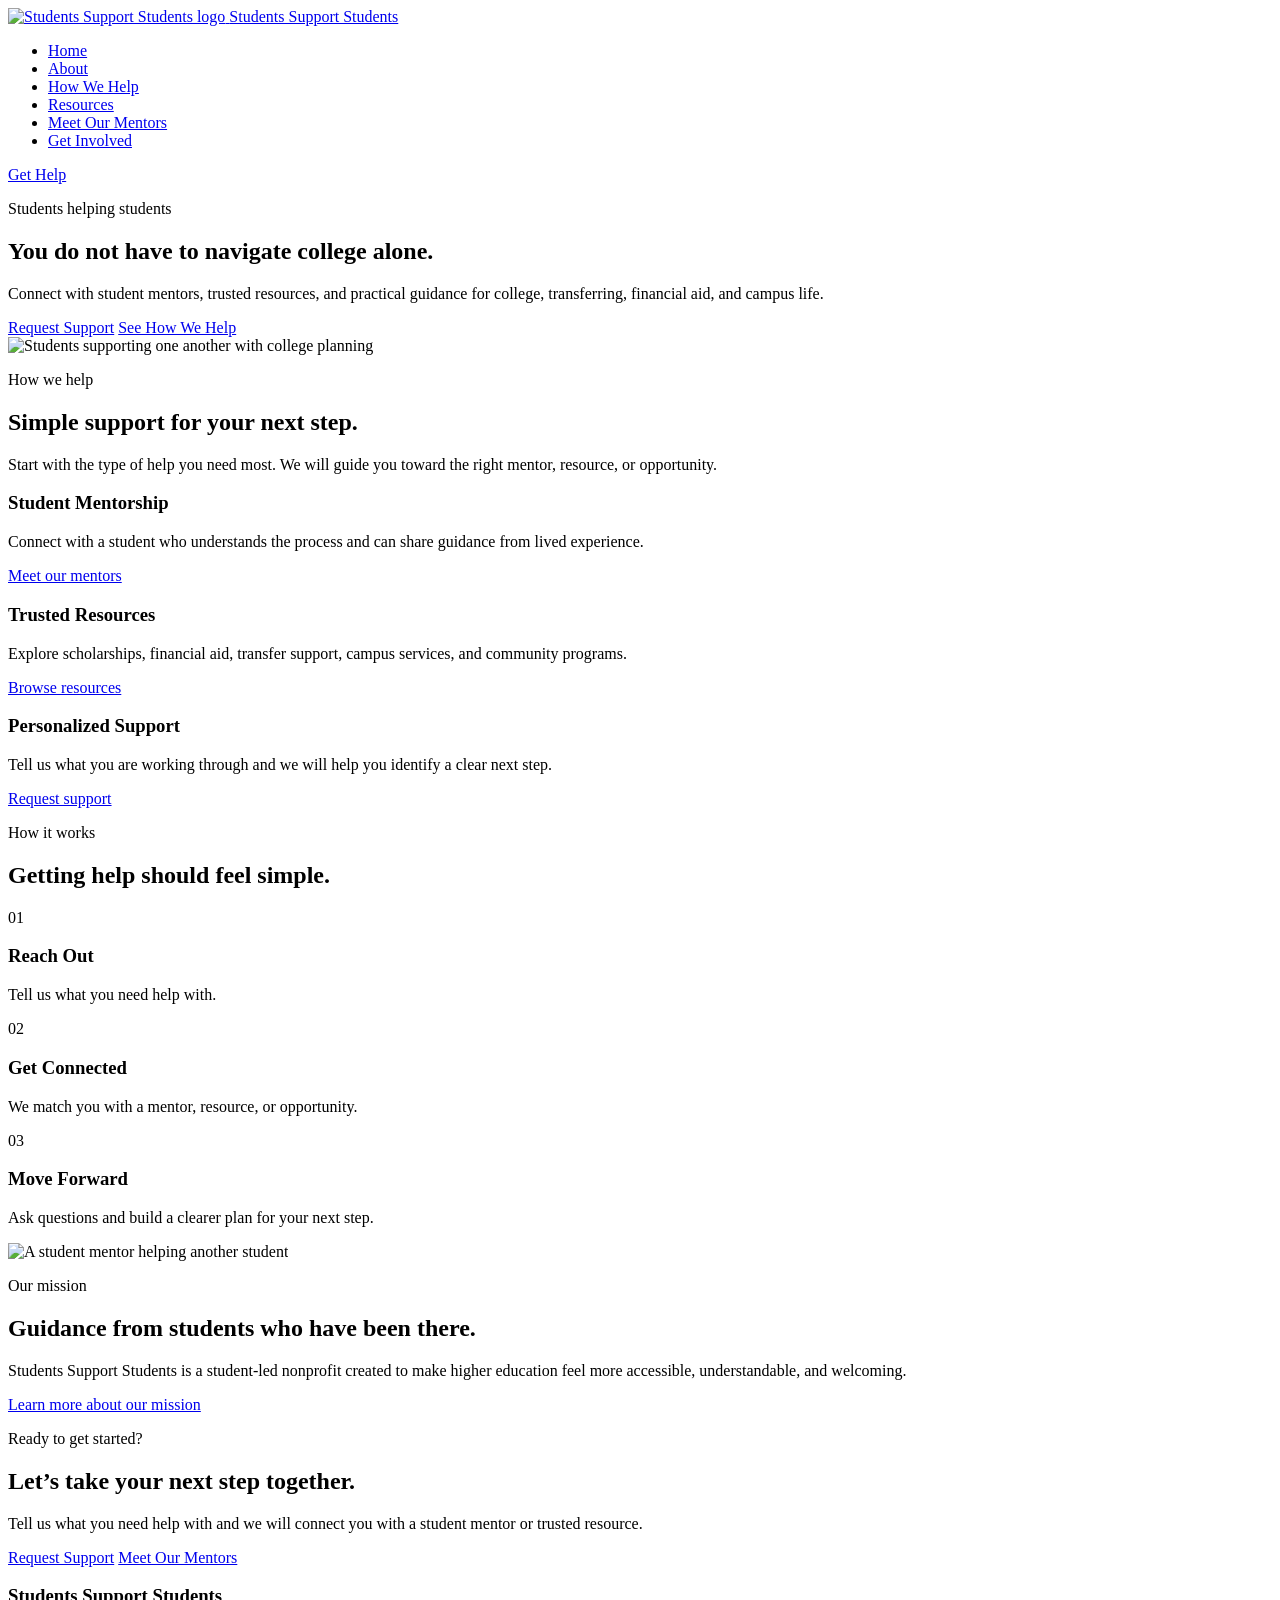
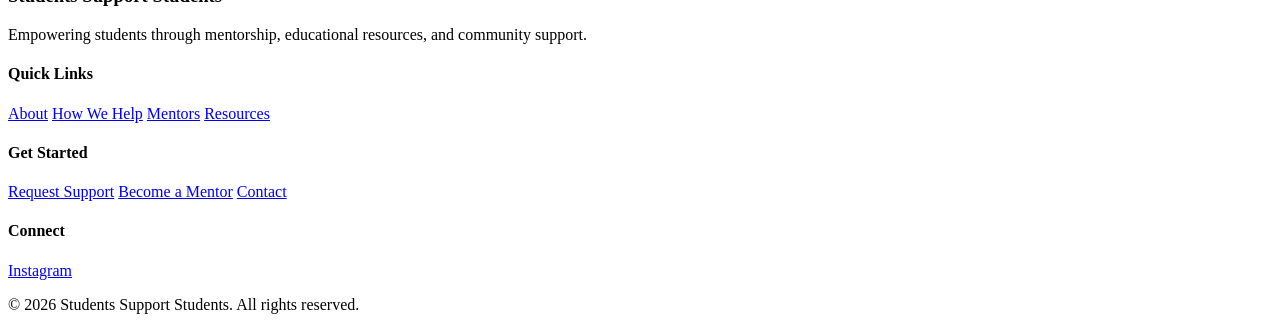
==== index.html @ 9c9e10c8 "Add files via upload" ====
<!DOCTYPE html>
<html lang="en">
<head>
    <meta charset="UTF-8">
    <meta
        name="viewport"
        content="width=device-width, initial-scale=1.0"
    >
    <meta
        name="description"
        content="Students Support Students helps students navigate college through peer mentorship, educational resources, and community support."
    >
    <title>Students Support Students</title>
    <link rel="stylesheet" href="css/style.css">
    <link rel="stylesheet" href="css/home.css">
</head>
<body>

<header class="site-header">
    <nav class="navbar container">
        <a href="index.html" class="logo">
            <img
                src="images/logo.png"
                alt="Students Support Students logo"
            > <span> Students Support Students </span> </a>

        <ul class="nav-links">
            <li><a href="index.html">Home</a></li>
            <li><a href="about.html">About</a></li>
            <li><a href="how-we-help.html">How We Help</a></li>
            <li><a href="resources.html">Resources</a></li>
            <li><a href="mentors.html">Meet Our Mentors</a></li>
            <li><a href="get-involved.html">Get Involved</a></li>
        </ul>

        <a href="get-help.html" class="nav-button"> Get Help </a>

    </nav>
</header>

<main>
    <section class="hero">
        <div class="hero-content container">
            <div class="hero-text">
                <p class="section-label">Students helping students</p>
                <h1>You do not have to navigate college alone.</h1>

                <p class="hero-description">
                    Connect with student mentors, trusted resources, and
                    practical guidance for college, transferring, financial
                    aid, and campus life.
                </p>

                <div class="hero-buttons">
                    <a href="get-help.html" class="button button-primary">Request Support</a>
                    <a href="how-we-help.html" class="button button-secondary">See How We Help</a>
                </div>
            </div>

            <div class="hero-image">
                <img
                    src="images/hero/hero-students.png"
                    alt="Students supporting one another with college planning"
                >
            </div>
        </div>
    </section>

    <section class="services section">
        <div class="container">
            <div class="section-heading">
                <p class="section-label">How we help</p>
                <h2>Simple support for your next step.</h2>
                <p>
                    Start with the type of help you need most. We will guide
                    you toward the right mentor, resource, or opportunity.
                </p>
            </div>

            <div class="service-grid">
                <article class="service-card">
                    <div class="service-icon"></div>
                    <h3>Student Mentorship</h3>
                    <p>
                        Connect with a student who understands the process
                        and can share guidance from lived experience.
                    </p>
                    <a href="mentors.html">Meet our mentors</a>
                </article>

                <article class="service-card">
                    <div class="service-icon"></div>
                    <h3>Trusted Resources</h3>
                    <p>
                        Explore scholarships, financial aid, transfer support,
                        campus services, and community programs.
                    </p>
                    <a href="resources.html">Browse resources</a>
                </article>

                <article class="service-card">
                    <div class="service-icon"></div>
                    <h3>Personalized Support</h3>
                    <p>
                        Tell us what you are working through and we will help
                        you identify a clear next step.
                    </p>
                    <a href="get-help.html">Request support</a>
                </article>
            </div>
        </div>
    </section>

    <section class="how-it-works section">
        <div class="container">
            <div class="section-heading">
                <p class="section-label">How it works</p>
                <h2>Getting help should feel simple.</h2>
            </div>

            <div class="steps-grid">
                <article class="step-card">
                    <span class="step-number">01</span>
                    <h3>Reach Out</h3>
                    <p>Tell us what you need help with.</p>
                </article>

                <article class="step-card">
                    <span class="step-number">02</span>
                    <h3>Get Connected</h3>
                    <p>We match you with a mentor, resource, or opportunity.</p>
                </article>

                <article class="step-card">
                    <span class="step-number">03</span>
                    <h3>Move Forward</h3>
                    <p>Ask questions and build a clearer plan for your next step.</p>
                </article>
            </div>
        </div>
    </section>

    <section class="mission section">
        <div class="mission-content container">
            <div class="mission-image">
                <img
                    src="images/hero/student-mentorship.png"
                    alt="A student mentor helping another student"
                >
            </div>

            <div class="mission-text">
                <p class="section-label">Our mission</p>
                <h2>Guidance from students who have been there.</h2>

                <p>
                    Students Support Students is a student-led nonprofit
                    created to make higher education feel more accessible,
                    understandable, and welcoming.
                </p>

                <a href="about.html" class="text-link">Learn more about our mission</a>
            </div>
        </div>
    </section>

    <section class="final-cta">
        <div class="final-cta-content container">
            <p class="section-label">Ready to get started?</p>
            <h2>Let’s take your next step together.</h2>

            <p>
                Tell us what you need help with and we will connect you with
                a student mentor or trusted resource.
            </p>

            <div class="cta-buttons">
                <a href="get-help.html" class="button button-light">Request Support</a>
                <a href="mentors.html" class="button button-outline-light">Meet Our Mentors</a>
            </div>
        </div>
    </section>
</main>

<footer class="site-footer">
    <div class="container footer-content">
        <div class="footer-brand">
            <h3>
                Students Support Students
            </h3>
            <p>
                Empowering students through mentorship, educational
                resources, and community support.
            </p>
        </div>
        <div class="footer-links">
            <h4>Quick Links</h4>
            <a href="about.html">About</a>
            <a href="how-we-help.html">How We Help</a>
            <a href="mentors.html">Mentors</a>
            <a href="resources.html">Resources</a>
        </div>
        <div class="footer-links">
            <h4>Get Started</h4>
            <a href="get-help.html">Request Support</a>
            <a href="get-involved.html">Become a Mentor</a>
            <a href="contact.html">Contact</a>
        </div>
        <div class="footer-links">
            <h4>Connect</h4>
            <a
                href="https://www.instagram.com/students_support_students/"
                target="_blank"
                rel="noopener noreferrer"
            >
                Instagram
            </a>
        </div>
    </div>
    <div class="footer-bottom">
        <div class="container">
            <p>
                © 2026
                Students Support Students.
                All rights reserved.
            </p>

        </div>
    </div>
</footer>

<script src="js/script.js"></script>
</body>
</html>
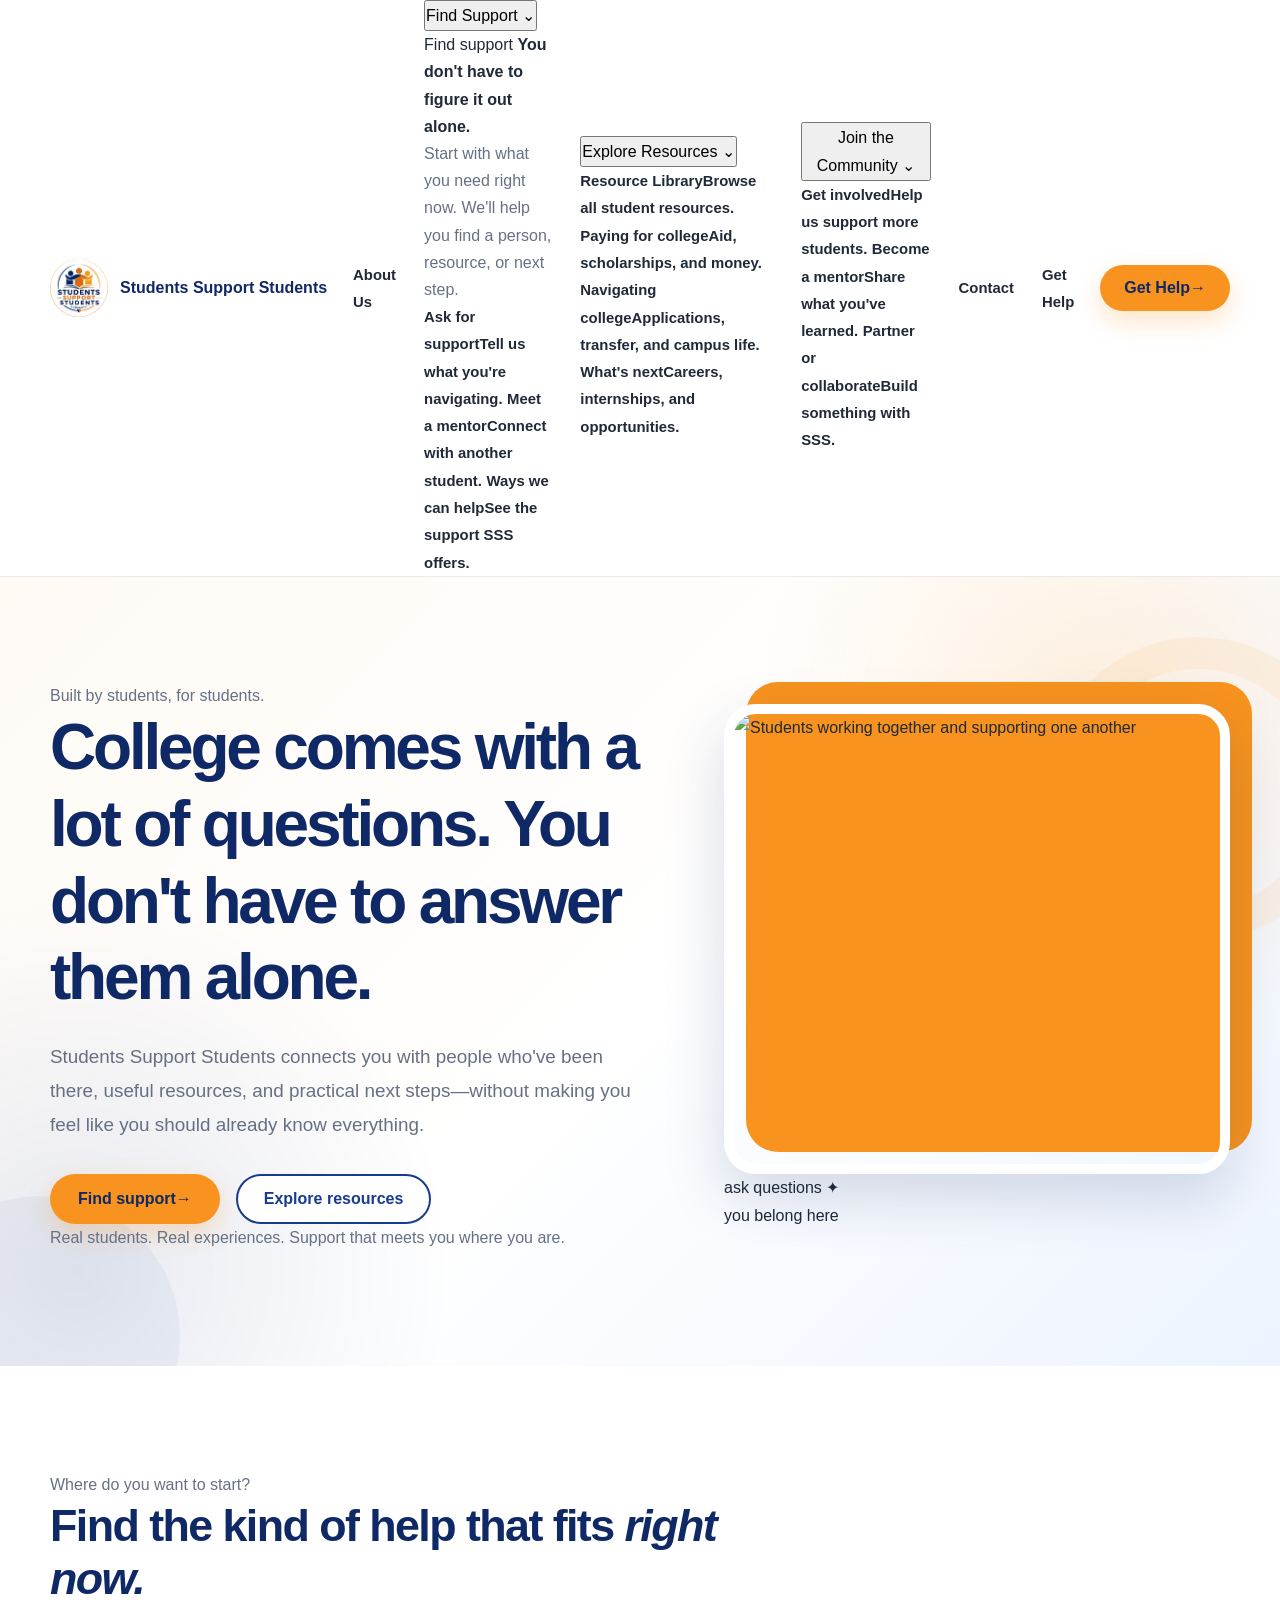
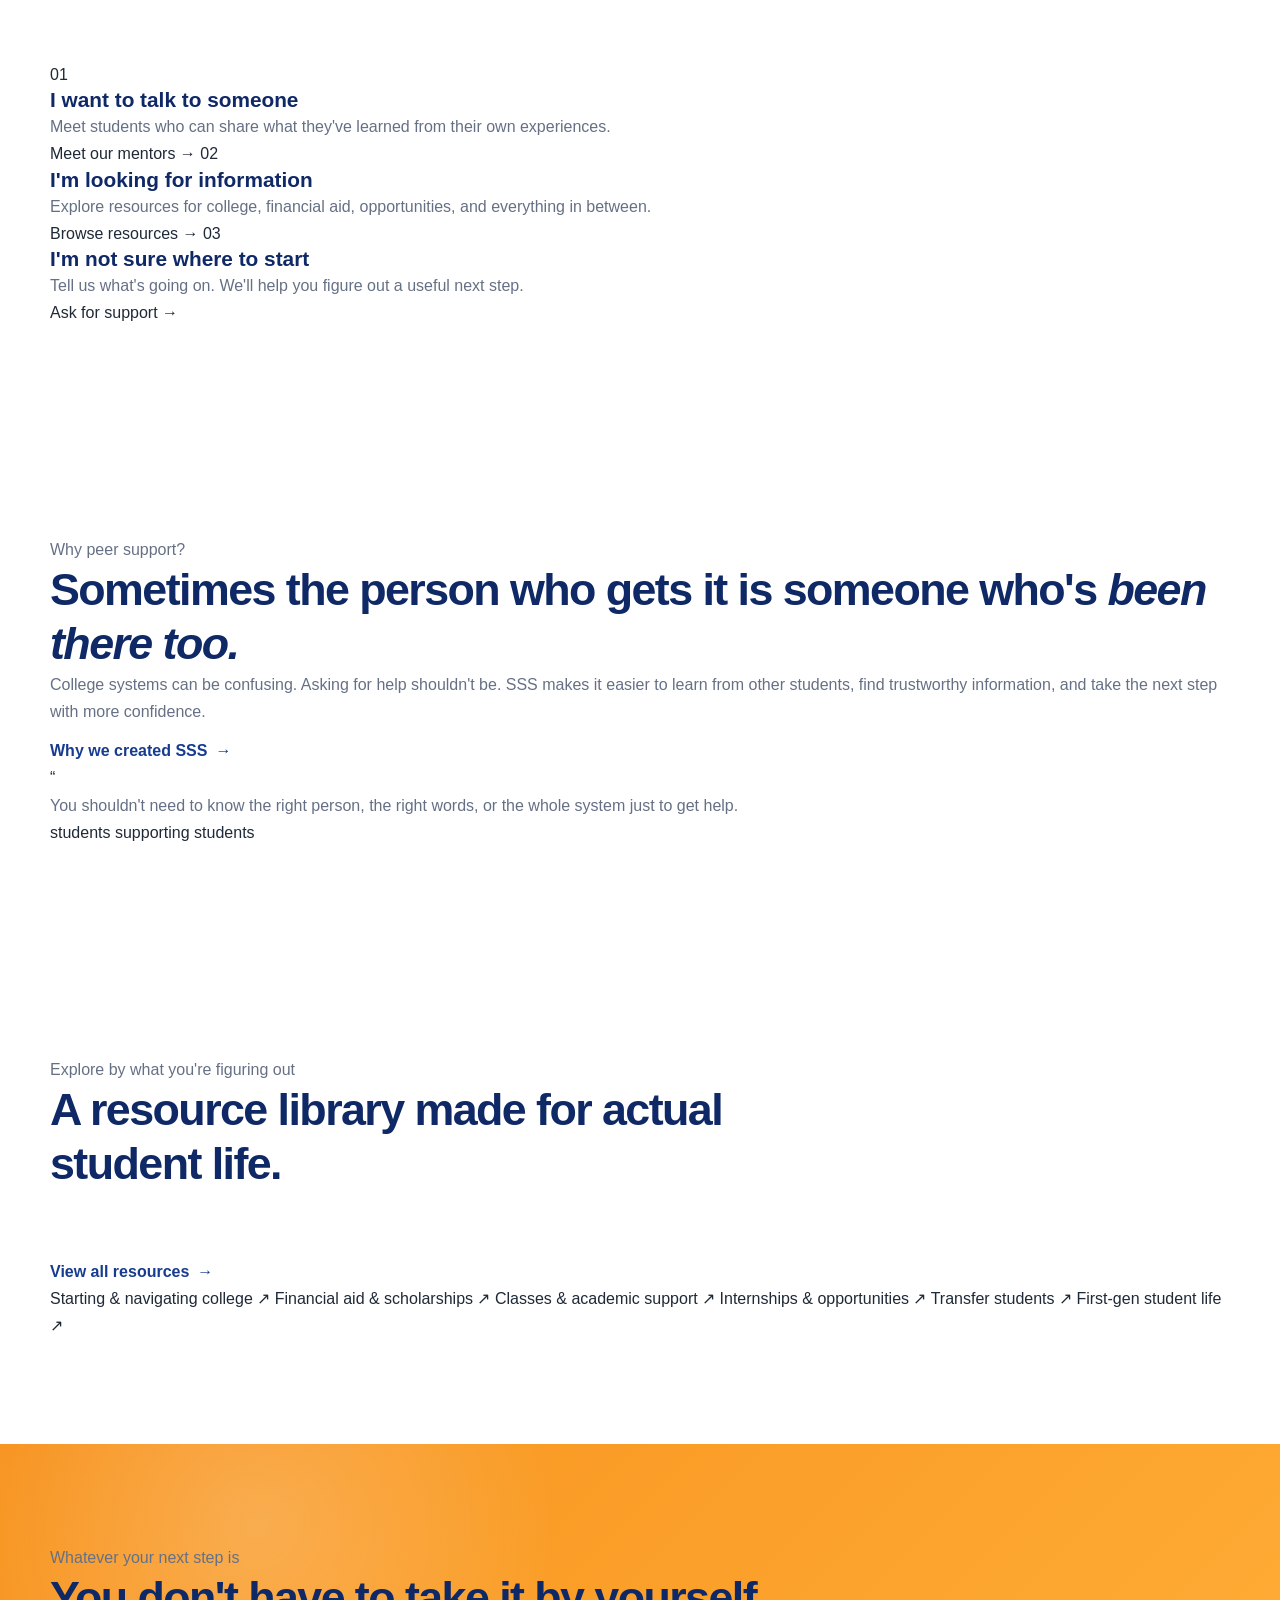
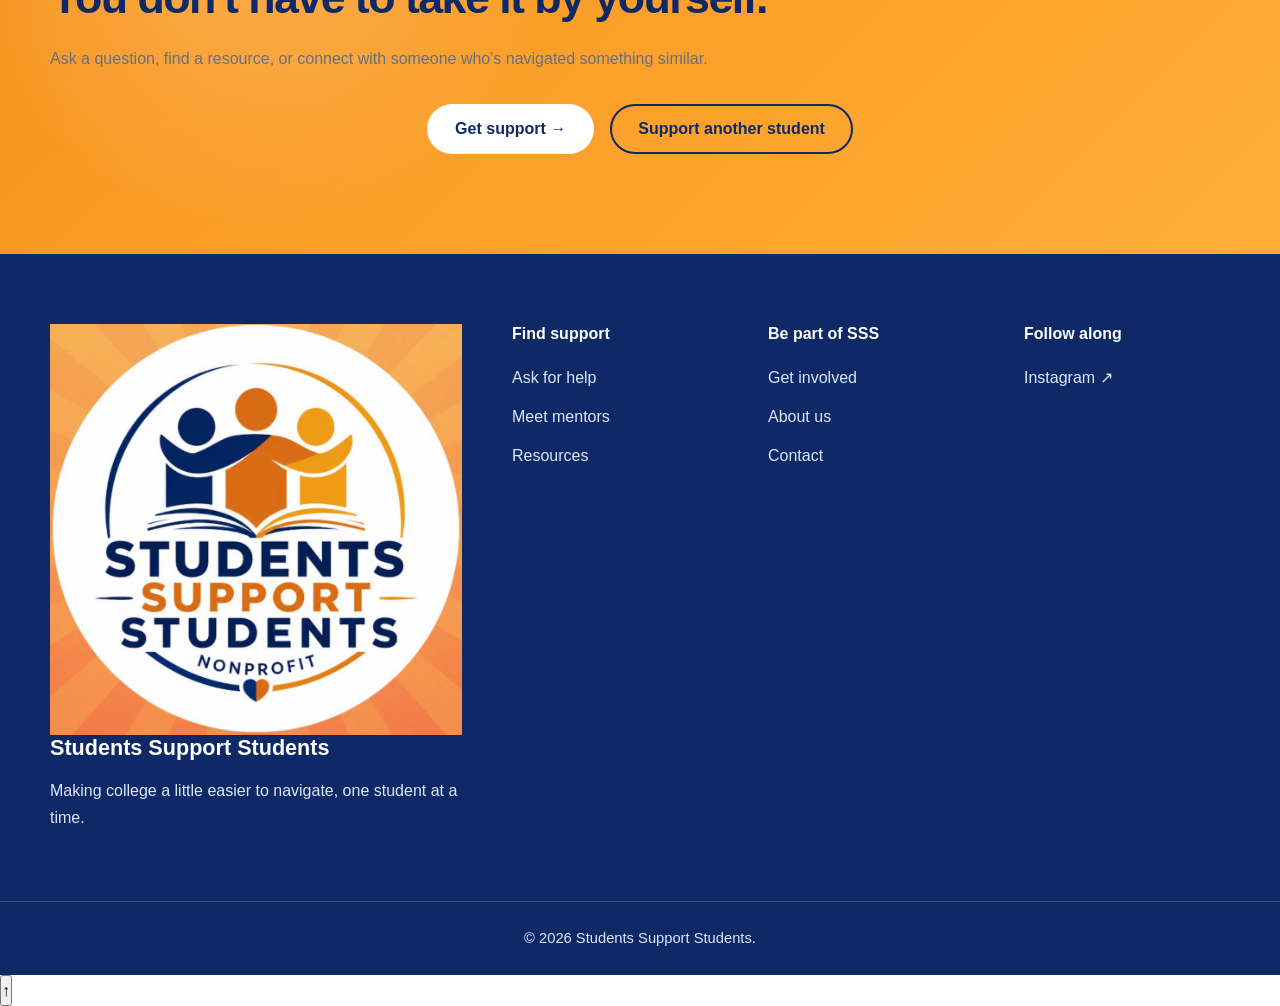
==== commit 9f319fc4: "Start SSS rebrand homepage and navigation" ====
--- a/index.html
+++ b/index.html
@@ -1,234 +1,183 @@
 <!DOCTYPE html>
 <html lang="en">
 <head>
-    <meta charset="UTF-8">
-    <meta
-        name="viewport"
-        content="width=device-width, initial-scale=1.0"
-    >
-    <meta
-        name="description"
-        content="Students Support Students helps students navigate college through peer mentorship, educational resources, and community support."
-    >
-    <title>Students Support Students</title>
-    <link rel="stylesheet" href="css/style.css">
-    <link rel="stylesheet" href="css/home.css">
+  <meta charset="UTF-8">
+  <meta name="viewport" content="width=device-width, initial-scale=1.0">
+  <meta name="description" content="Students Support Students connects students with peer support, practical resources, and people who have been there before.">
+  <title>Students Support Students | Find your next step</title>
+  <link rel="stylesheet" href="css/style.css">
+  <link rel="stylesheet" href="css/home.css">
 </head>
 <body>
+<header class="site-header">
+  <nav class="navbar container" aria-label="Main navigation">
+    <a href="index.html" class="logo" aria-label="Students Support Students home">
+      <img src="images/logo.png" alt="">
+      <span>Students Support Students</span>
+    </a>
 
-<header class="site-header">
-    <nav class="navbar container">
-        <a href="index.html" class="logo">
-            <img
-                src="images/logo.png"
-                alt="Students Support Students logo"
-            > <span> Students Support Students </span> </a>
+    <button class="menu-button" type="button" aria-expanded="false" aria-label="Open navigation menu">
+      <span></span><span></span><span></span>
+    </button>
 
-        <ul class="nav-links">
-            <li><a href="index.html">Home</a></li>
-            <li><a href="about.html">About</a></li>
-            <li><a href="how-we-help.html">How We Help</a></li>
-            <li><a href="resources.html">Resources</a></li>
-            <li><a href="mentors.html">Meet Our Mentors</a></li>
-            <li><a href="get-involved.html">Get Involved</a></li>
-        </ul>
+    <ul class="nav-links">
+      <li><a href="about.html">About Us</a></li>
 
-        <a href="get-help.html" class="nav-button"> Get Help </a>
+      <li class="nav-item dropdown">
+        <button class="dropdown-toggle" type="button" aria-expanded="false">Find Support <span aria-hidden="true">⌄</span></button>
+        <div class="dropdown-menu support-menu">
+          <div class="dropdown-intro">
+            <span class="dropdown-kicker">Find support</span>
+            <strong>You don't have to figure it out alone.</strong>
+            <p>Start with what you need right now. We'll help you find a person, resource, or next step.</p>
+          </div>
+          <div class="dropdown-links">
+            <a href="get-help.html"><strong>Ask for support</strong><span>Tell us what you're navigating.</span></a>
+            <a href="mentors.html"><strong>Meet a mentor</strong><span>Connect with another student.</span></a>
+            <a href="how-we-help.html"><strong>Ways we can help</strong><span>See the support SSS offers.</span></a>
+          </div>
+        </div>
+      </li>
 
-    </nav>
+      <li class="nav-item dropdown">
+        <button class="dropdown-toggle" type="button" aria-expanded="false">Explore Resources <span aria-hidden="true">⌄</span></button>
+        <div class="dropdown-menu compact-menu">
+          <div class="dropdown-links">
+            <a href="resources.html"><strong>Resource Library</strong><span>Browse all student resources.</span></a>
+            <a href="resources.html#financial-aid"><strong>Paying for college</strong><span>Aid, scholarships, and money.</span></a>
+            <a href="resources.html#college"><strong>Navigating college</strong><span>Applications, transfer, and campus life.</span></a>
+            <a href="resources.html#career"><strong>What's next</strong><span>Careers, internships, and opportunities.</span></a>
+          </div>
+        </div>
+      </li>
+
+      <li class="nav-item dropdown">
+        <button class="dropdown-toggle" type="button" aria-expanded="false">Join the Community <span aria-hidden="true">⌄</span></button>
+        <div class="dropdown-menu compact-menu dropdown-menu-right">
+          <div class="dropdown-links">
+            <a href="get-involved.html"><strong>Get involved</strong><span>Help us support more students.</span></a>
+            <a href="get-involved.html#mentor"><strong>Become a mentor</strong><span>Share what you've learned.</span></a>
+            <a href="contact.html"><strong>Partner or collaborate</strong><span>Build something with SSS.</span></a>
+          </div>
+        </div>
+      </li>
+
+      <li><a href="contact.html">Contact</a></li>
+      <li class="mobile-cta"><a href="get-help.html">Get Help</a></li>
+    </ul>
+
+    <a href="get-help.html" class="nav-button">Get Help <span aria-hidden="true">→</span></a>
+  </nav>
 </header>
 
 <main>
-    <section class="hero">
-        <div class="hero-content container">
-            <div class="hero-text">
-                <p class="section-label">Students helping students</p>
-                <h1>You do not have to navigate college alone.</h1>
+  <section class="hero">
+    <div class="hero-content container">
+      <div class="hero-text">
+        <p class="eyebrow">Built by students, for students.</p>
+        <h1>College comes with a lot of questions. <span>You don't have to answer them alone.</span></h1>
+        <p class="hero-description">Students Support Students connects you with people who've been there, useful resources, and practical next steps—without making you feel like you should already know everything.</p>
+        <div class="hero-buttons">
+          <a href="get-help.html" class="button button-primary">Find support <span aria-hidden="true">→</span></a>
+          <a href="resources.html" class="button button-secondary">Explore resources</a>
+        </div>
+        <p class="hero-note">Real students. Real experiences. Support that meets you where you are.</p>
+      </div>
+      <div class="hero-image-wrap">
+        <div class="hero-image">
+          <img src="images/hero/hero-students.png" alt="Students working together and supporting one another">
+        </div>
+        <div class="hero-sticker sticker-one">ask questions ✦</div>
+        <div class="hero-sticker sticker-two">you belong here</div>
+      </div>
+    </div>
+  </section>
 
-                <p class="hero-description">
-                    Connect with student mentors, trusted resources, and
-                    practical guidance for college, transferring, financial
-                    aid, and campus life.
-                </p>
+  <section class="quick-paths section">
+    <div class="container">
+      <div class="section-heading centered-heading">
+        <p class="eyebrow">Where do you want to start?</p>
+        <h2>Find the kind of help that fits <em>right now.</em></h2>
+      </div>
+      <div class="path-grid">
+        <a class="path-card path-purple" href="mentors.html">
+          <span class="path-number">01</span><h3>I want to talk to someone</h3><p>Meet students who can share what they've learned from their own experiences.</p><span class="path-link">Meet our mentors →</span>
+        </a>
+        <a class="path-card path-yellow" href="resources.html">
+          <span class="path-number">02</span><h3>I'm looking for information</h3><p>Explore resources for college, financial aid, opportunities, and everything in between.</p><span class="path-link">Browse resources →</span>
+        </a>
+        <a class="path-card path-mint" href="get-help.html">
+          <span class="path-number">03</span><h3>I'm not sure where to start</h3><p>Tell us what's going on. We'll help you figure out a useful next step.</p><span class="path-link">Ask for support →</span>
+        </a>
+      </div>
+    </div>
+  </section>
 
-                <div class="hero-buttons">
-                    <a href="get-help.html" class="button button-primary">Request Support</a>
-                    <a href="how-we-help.html" class="button button-secondary">See How We Help</a>
-                </div>
-            </div>
+  <section class="peer-support section">
+    <div class="container peer-grid">
+      <div class="peer-copy">
+        <p class="eyebrow">Why peer support?</p>
+        <h2>Sometimes the person who gets it is someone who's <em>been there too.</em></h2>
+        <p>College systems can be confusing. Asking for help shouldn't be. SSS makes it easier to learn from other students, find trustworthy information, and take the next step with more confidence.</p>
+        <a href="about.html" class="text-link">Why we created SSS</a>
+      </div>
+      <div class="peer-quote" aria-label="Students Support Students belief">
+        <span class="quote-mark">“</span>
+        <p>You shouldn't need to know the right person, the right words, or the whole system just to get help.</p>
+        <span class="scribble">students supporting students</span>
+      </div>
+    </div>
+  </section>
 
-            <div class="hero-image">
-                <img
-                    src="images/hero/hero-students.png"
-                    alt="Students supporting one another with college planning"
-                >
-            </div>
+  <section class="resource-preview section">
+    <div class="container">
+      <div class="resource-heading-row">
+        <div class="section-heading">
+          <p class="eyebrow">Explore by what you're figuring out</p>
+          <h2>A resource library made for actual student life.</h2>
         </div>
-    </section>
+        <a href="resources.html" class="text-link">View all resources</a>
+      </div>
+      <div class="topic-grid">
+        <a href="resources.html#college" class="topic-pill">Starting & navigating college <span>↗</span></a>
+        <a href="resources.html#financial-aid" class="topic-pill">Financial aid & scholarships <span>↗</span></a>
+        <a href="resources.html#academic" class="topic-pill">Classes & academic support <span>↗</span></a>
+        <a href="resources.html#career" class="topic-pill">Internships & opportunities <span>↗</span></a>
+        <a href="resources.html#transfer" class="topic-pill">Transfer students <span>↗</span></a>
+        <a href="resources.html#first-gen" class="topic-pill">First-gen student life <span>↗</span></a>
+      </div>
+    </div>
+  </section>
 
-    <section class="services section">
-        <div class="container">
-            <div class="section-heading">
-                <p class="section-label">How we help</p>
-                <h2>Simple support for your next step.</h2>
-                <p>
-                    Start with the type of help you need most. We will guide
-                    you toward the right mentor, resource, or opportunity.
-                </p>
-            </div>
-
-            <div class="service-grid">
-                <article class="service-card">
-                    <div class="service-icon"></div>
-                    <h3>Student Mentorship</h3>
-                    <p>
-                        Connect with a student who understands the process
-                        and can share guidance from lived experience.
-                    </p>
-                    <a href="mentors.html">Meet our mentors</a>
-                </article>
-
-                <article class="service-card">
-                    <div class="service-icon"></div>
-                    <h3>Trusted Resources</h3>
-                    <p>
-                        Explore scholarships, financial aid, transfer support,
-                        campus services, and community programs.
-                    </p>
-                    <a href="resources.html">Browse resources</a>
-                </article>
-
-                <article class="service-card">
-                    <div class="service-icon"></div>
-                    <h3>Personalized Support</h3>
-                    <p>
-                        Tell us what you are working through and we will help
-                        you identify a clear next step.
-                    </p>
-                    <a href="get-help.html">Request support</a>
-                </article>
-            </div>
+  <section class="final-cta">
+    <div class="container final-cta-grid">
+      <div>
+        <p class="eyebrow">Whatever your next step is</p>
+        <h2>You don't have to take it by yourself.</h2>
+      </div>
+      <div class="final-cta-copy">
+        <p>Ask a question, find a resource, or connect with someone who's navigated something similar.</p>
+        <div class="cta-buttons">
+          <a href="get-help.html" class="button button-light">Get support →</a>
+          <a href="get-involved.html" class="button button-outline-light">Support another student</a>
         </div>
-    </section>
-
-    <section class="how-it-works section">
-        <div class="container">
-            <div class="section-heading">
-                <p class="section-label">How it works</p>
-                <h2>Getting help should feel simple.</h2>
-            </div>
-
-            <div class="steps-grid">
-                <article class="step-card">
-                    <span class="step-number">01</span>
-                    <h3>Reach Out</h3>
-                    <p>Tell us what you need help with.</p>
-                </article>
-
-                <article class="step-card">
-                    <span class="step-number">02</span>
-                    <h3>Get Connected</h3>
-                    <p>We match you with a mentor, resource, or opportunity.</p>
-                </article>
-
-                <article class="step-card">
-                    <span class="step-number">03</span>
-                    <h3>Move Forward</h3>
-                    <p>Ask questions and build a clearer plan for your next step.</p>
-                </article>
-            </div>
-        </div>
-    </section>
-
-    <section class="mission section">
-        <div class="mission-content container">
-            <div class="mission-image">
-                <img
-                    src="images/hero/student-mentorship.png"
-                    alt="A student mentor helping another student"
-                >
-            </div>
-
-            <div class="mission-text">
-                <p class="section-label">Our mission</p>
-                <h2>Guidance from students who have been there.</h2>
-
-                <p>
-                    Students Support Students is a student-led nonprofit
-                    created to make higher education feel more accessible,
-                    understandable, and welcoming.
-                </p>
-
-                <a href="about.html" class="text-link">Learn more about our mission</a>
-            </div>
-        </div>
-    </section>
-
-    <section class="final-cta">
-        <div class="final-cta-content container">
-            <p class="section-label">Ready to get started?</p>
-            <h2>Let’s take your next step together.</h2>
-
-            <p>
-                Tell us what you need help with and we will connect you with
-                a student mentor or trusted resource.
-            </p>
-
-            <div class="cta-buttons">
-                <a href="get-help.html" class="button button-light">Request Support</a>
-                <a href="mentors.html" class="button button-outline-light">Meet Our Mentors</a>
-            </div>
-        </div>
-    </section>
+      </div>
+    </div>
+  </section>
 </main>
 
 <footer class="site-footer">
-    <div class="container footer-content">
-        <div class="footer-brand">
-            <h3>
-                Students Support Students
-            </h3>
-            <p>
-                Empowering students through mentorship, educational
-                resources, and community support.
-            </p>
-        </div>
-        <div class="footer-links">
-            <h4>Quick Links</h4>
-            <a href="about.html">About</a>
-            <a href="how-we-help.html">How We Help</a>
-            <a href="mentors.html">Mentors</a>
-            <a href="resources.html">Resources</a>
-        </div>
-        <div class="footer-links">
-            <h4>Get Started</h4>
-            <a href="get-help.html">Request Support</a>
-            <a href="get-involved.html">Become a Mentor</a>
-            <a href="contact.html">Contact</a>
-        </div>
-        <div class="footer-links">
-            <h4>Connect</h4>
-            <a
-                href="https://www.instagram.com/students_support_students/"
-                target="_blank"
-                rel="noopener noreferrer"
-            >
-                Instagram
-            </a>
-        </div>
+  <div class="container footer-content">
+    <div class="footer-brand">
+      <div class="footer-logo-line"><img src="images/logo.png" alt=""><h3>Students Support Students</h3></div>
+      <p>Making college a little easier to navigate, one student at a time.</p>
     </div>
-    <div class="footer-bottom">
-        <div class="container">
-            <p>
-                © 2026
-                Students Support Students.
-                All rights reserved.
-            </p>
-
-        </div>
-    </div>
+    <div class="footer-links"><h4>Find support</h4><a href="get-help.html">Ask for help</a><a href="mentors.html">Meet mentors</a><a href="resources.html">Resources</a></div>
+    <div class="footer-links"><h4>Be part of SSS</h4><a href="get-involved.html">Get involved</a><a href="about.html">About us</a><a href="contact.html">Contact</a></div>
+    <div class="footer-links"><h4>Follow along</h4><a href="https://www.instagram.com/students_support_students/" target="_blank" rel="noopener noreferrer">Instagram ↗</a></div>
+  </div>
+  <div class="footer-bottom"><div class="container"><p>© <span id="current-year">2026</span> Students Support Students.</p></div></div>
 </footer>
-
 <script src="js/script.js"></script>
 </body>
 </html>
--- a/css/style.css
+++ b/css/style.css
@@ -0,0 +1,744 @@
+@import url("https://fonts.googleapis.com/css2?family=Nunito:wght@400;600;700;800;900&family=Poppins:wght@600;700;800&display=swap");
+
+/* ---------- Design System ---------- */
+
+:root {
+    --blue: #173b8f;
+    --dark-blue: #0f2866;
+    --orange: #f7931e;
+    --dark-orange: #dc7200;
+    --light-blue: #edf4ff;
+    --light-orange: #fff4e7;
+    --cream: #fffaf4;
+    --white: #ffffff;
+    --text: #1f2937;
+    --gray: #667085;
+    --border: #e5e7eb;
+    --heading-font: "Poppins", sans-serif;
+    --body-font: "Nunito", sans-serif;
+    --radius-small: 12px;
+    --radius: 22px;
+    --radius-large: 32px;
+    --radius-round: 999px;
+    --shadow-small: 0 8px 24px rgba(15, 40, 102, 0.08);
+    --shadow: 0 16px 40px rgba(15, 40, 102, 0.12);
+    --shadow-large: 0 24px 60px rgba(15, 40, 102, 0.17);
+    --transition: 0.25s ease;
+}
+
+/* ---------- Reset ---------- */
+
+* {
+    margin: 0;
+    padding: 0;
+    box-sizing: border-box;
+}
+
+html {
+    scroll-behavior: smooth;
+}
+
+body {
+    min-height: 100vh;
+    overflow-x: hidden;
+    background: var(--white);
+    color: var(--text);
+    font-family: var(--body-font);
+    line-height: 1.7;
+}
+
+img {
+    display: block;
+    max-width: 100%;
+}
+
+a {
+    color: inherit;
+    text-decoration: none;
+}
+
+ul {
+    list-style: none;
+}
+
+button,
+input,
+select,
+textarea {
+    font: inherit;
+}
+
+/* ---------- Typography ---------- */
+
+h1,
+h2,
+h3,
+h4 {
+    color: var(--dark-blue);
+    font-family: var(--heading-font);
+    line-height: 1.2;
+}
+
+h1 {
+    font-size: clamp(3rem, 5vw, 5.2rem);
+    font-weight: 800;
+    letter-spacing: -0.05em;
+}
+
+h2 {
+    font-size: clamp(2.1rem, 3.5vw, 3.4rem);
+    font-weight: 800;
+    letter-spacing: -0.035em;
+}
+
+h3 {
+    font-size: 1.3rem;
+}
+
+p {
+    color: var(--gray);
+}
+
+.section-label {
+    margin-bottom: 14px;
+    color: var(--dark-orange);
+    font-size: 0.8rem;
+    font-weight: 900;
+    letter-spacing: 0.16em;
+    text-transform: uppercase;
+}
+
+.section-heading {
+    max-width: 760px;
+    margin-bottom: 55px;
+}
+
+.section-heading h2 {
+    margin-bottom: 18px;
+}
+
+.section-heading > p:last-child {
+    max-width: 680px;
+    font-size: 1.08rem;
+}
+
+/* ---------- Layout ---------- */
+
+.container {
+    width: min(1180px, calc(100% - 80px));
+    margin-inline: auto;
+}
+
+.section {
+    padding: 105px 0;
+}
+
+.split-layout {
+    display: grid;
+    grid-template-columns: 1fr 1fr;
+    align-items: center;
+    gap: 80px;
+}
+
+.grid-2 {
+    display: grid;
+    grid-template-columns: repeat(2, 1fr);
+    gap: 28px;
+}
+
+.grid-3 {
+    display: grid;
+    grid-template-columns: repeat(3, 1fr);
+    gap: 28px;
+}
+
+.grid-4 {
+    display: grid;
+    grid-template-columns: repeat(4, 1fr);
+    gap: 24px;
+}
+
+/* ---------- Shared Cards ---------- */
+
+.card {
+    border: 1px solid var(--border);
+    border-radius: var(--radius);
+    background: var(--white);
+    box-shadow: var(--shadow-small);
+    transition: transform var(--transition), box-shadow var(--transition);
+}
+
+.card:hover {
+    transform: translateY(-7px);
+    box-shadow: var(--shadow);
+}
+
+.info-card {
+    padding: 34px;
+    border-radius: var(--radius);
+    background: var(--light-blue);
+}
+
+.image-frame {
+    position: relative;
+}
+
+.image-frame img {
+    width: 100%;
+    min-height: 460px;
+    border: 9px solid var(--white);
+    border-radius: var(--radius-large);
+    box-shadow: var(--shadow-large);
+    object-fit: cover;
+}
+
+/* ---------- Buttons ---------- */
+
+.button,
+.nav-button {
+    display: inline-flex;
+    align-items: center;
+    justify-content: center;
+    min-height: 50px;
+    padding: 14px 26px;
+    border: 2px solid transparent;
+    border-radius: var(--radius-round);
+    font-weight: 900;
+    line-height: 1;
+    cursor: pointer;
+    transition: transform var(--transition),
+ background var(--transition),
+ color var(--transition),
+ border-color var(--transition),
+ box-shadow var(--transition);
+}
+
+.button:hover,
+.nav-button:hover {
+    transform: translateY(-3px);
+}
+
+.button-primary,
+.nav-button {
+    background: var(--orange);
+    color: var(--dark-blue);
+    box-shadow: 0 10px 24px rgba(247, 147, 30, 0.25);
+}
+
+.button-primary:hover,
+.nav-button:hover {
+    background: var(--dark-orange);
+    color: var(--white);
+}
+
+.button-secondary {
+    border-color: var(--blue);
+    background: var(--white);
+    color: var(--blue);
+}
+
+.button-secondary:hover {
+    background: var(--blue);
+    color: var(--white);
+}
+
+.button-light {
+    background: var(--white);
+    color: var(--dark-blue);
+}
+
+.button-light:hover {
+    background: var(--light-orange);
+}
+
+.button-outline-light {
+    border-color: var(--dark-blue);
+    background: transparent;
+    color: var(--dark-blue);
+}
+
+.button-outline-light:hover {
+    background: var(--dark-blue);
+    color: var(--white);
+}
+
+.text-link {
+    display: inline-flex;
+    align-items: center;
+    gap: 8px;
+    margin-top: 12px;
+    color: var(--blue);
+    font-weight: 900;
+}
+
+.text-link::after {
+    content: "→";
+    transition: transform var(--transition);
+}
+
+.text-link:hover {
+    color: var(--dark-orange);
+}
+
+.text-link:hover::after {
+    transform: translateX(5px);
+}
+
+.button-row,
+.cta-buttons {
+    display: flex;
+    flex-wrap: wrap;
+    gap: 16px;
+    margin-top: 32px;
+}
+
+/* ---------- Header ---------- */
+
+.site-header {
+    position: sticky;
+    top: 0;
+    z-index: 1000;
+    border-bottom: 1px solid rgba(229, 231, 235, 0.85);
+    background: rgba(255, 255, 255, 0.96);
+    backdrop-filter: blur(16px);
+}
+
+.header-scrolled {
+    box-shadow: 0 8px 24px rgba(15, 40, 102, 0.08);
+}
+
+.navbar {
+    position: relative;
+    display: flex;
+    min-height: 86px;
+    align-items: center;
+    justify-content: space-between;
+    gap: 26px;
+}
+
+.logo {
+    display: flex;
+    flex-shrink: 0;
+    align-items: center;
+    gap: 12px;
+    color: var(--dark-blue);
+    font-family: var(--heading-font);
+    font-weight: 800;
+}
+
+.logo img {
+    width: 58px;
+    height: 58px;
+    border-radius: 50%;
+    object-fit: cover;
+}
+
+.nav-links {
+    display: flex;
+    align-items: center;
+    gap: 28px;
+}
+
+.nav-links a {
+    position: relative;
+    padding: 31px 0;
+    color: var(--text);
+    font-size: 0.93rem;
+    font-weight: 800;
+}
+
+.nav-links a::after {
+    position: absolute;
+    right: 0;
+    bottom: 22px;
+    left: 0;
+    width: 0;
+    height: 3px;
+    margin: auto;
+    border-radius: var(--radius-round);
+    background: var(--orange);
+    content: "";
+    transition: width var(--transition);
+}
+
+.nav-links a:hover,
+.nav-links a.active {
+    color: var(--blue);
+}
+
+.nav-links a:hover::after,
+.nav-links a.active::after {
+    width: 100%;
+}
+
+.nav-button {
+    flex-shrink: 0;
+    min-height: 46px;
+    padding: 13px 22px;
+}
+
+.menu-button {
+    display: none;
+    width: 46px;
+    height: 46px;
+    padding: 10px;
+    border: 0;
+    border-radius: var(--radius-small);
+    background: var(--light-blue);
+    cursor: pointer;
+}
+
+.menu-button span {
+    display: block;
+    width: 100%;
+    height: 3px;
+    margin: 5px 0;
+    border-radius: var(--radius-round);
+    background: var(--blue);
+}
+
+/* ---------- Shared Page Hero ---------- */
+
+.page-hero {
+    position: relative;
+    overflow: hidden;
+    padding: 120px 0 95px;
+    background: radial-gradient(circle at 88% 18%, rgba(247, 147, 30, 0.2), transparent 24%),
+ radial-gradient(circle at 6% 85%, rgba(23, 59, 143, 0.12), transparent 25%),
+ linear-gradient(135deg, var(--cream), var(--white) 52%, var(--light-blue));
+}
+
+.page-hero::before {
+    position: absolute;
+    top: 50px;
+    right: 8%;
+    width: 170px;
+    height: 170px;
+    border: 27px solid rgba(247, 147, 30, 0.09);
+    border-radius: 50%;
+    content: "";
+}
+
+.page-hero-content {
+    position: relative;
+    z-index: 1;
+    max-width: 900px;
+}
+
+.page-hero h1 {
+    margin-bottom: 24px;
+}
+
+.page-hero-content > p:last-child {
+    max-width: 730px;
+    font-size: 1.16rem;
+}
+
+/* ---------- Forms ---------- */
+
+label {
+    color: var(--dark-blue);
+    font-weight: 800;
+}
+
+input,
+select,
+textarea {
+    width: 100%;
+    margin-top: 8px;
+    padding: 14px 16px;
+    border: 1px solid #cfd5df;
+    border-radius: var(--radius-small);
+    background: var(--white);
+    color: var(--text);
+}
+
+input:focus,
+select:focus,
+textarea:focus {
+    outline: 3px solid rgba(247, 147, 30, 0.22);
+    border-color: var(--orange);
+}
+
+textarea {
+    resize: vertical;
+}
+
+/* ---------- Final CTA ---------- */
+
+.final-cta {
+    padding: 100px 0;
+    background: radial-gradient(circle at 20% 20%, rgba(255, 255, 255, 0.2), transparent 28%),
+ linear-gradient(135deg, var(--orange), #ffae37);
+}
+
+.final-cta-content {
+    max-width: 900px;
+    text-align: center;
+}
+
+.final-cta h2 {
+    margin-bottom: 20px;
+}
+
+.final-cta-content > p:not(.section-label) {
+    max-width: 700px;
+    margin-inline: auto;
+    color: #26365d;
+    font-size: 1.1rem;
+}
+
+.final-cta .cta-buttons {
+    justify-content: center;
+}
+
+/* ---------- Footer ---------- */
+
+.site-footer {
+    margin-top: 0;
+    background: var(--dark-blue);
+    color: var(--white);
+}
+
+.footer-content {
+    display: grid;
+    grid-template-columns: 2fr 1fr 1fr 1fr;
+    gap: 50px;
+    padding: 70px 0;
+}
+
+.footer-brand h3,
+.footer-links h4 {
+    color: var(--white);
+}
+
+.footer-brand h3 {
+    margin-bottom: 16px;
+    font-size: 1.35rem;
+}
+
+.footer-brand p {
+    max-width: 420px;
+    color: #dce6ff;
+    line-height: 1.7;
+}
+
+.footer-links {
+    display: flex;
+    flex-direction: column;
+    align-items: flex-start;
+    gap: 12px;
+}
+
+.footer-links h4 {
+    margin-bottom: 8px;
+    font-size: 1rem;
+}
+
+.footer-links a,
+.footer-links a:visited {
+    color: #dce6ff;
+    text-decoration: none;
+    transition: color var(--transition), transform var(--transition);
+}
+
+.footer-links a:hover,
+.footer-links a:focus-visible {
+    color: var(--white);
+    transform: translateX(4px);
+}
+
+.footer-bottom {
+    border-top: 1px solid rgba(255, 255, 255, 0.16);
+    padding: 24px 0;
+}
+
+.footer-bottom p {
+    margin: 0;
+    color: #dce6ff;
+    text-align: center;
+    font-size: 0.92rem;
+}
+
+/* ---------- Animations and Accessibility ---------- */
+
+.reveal {
+    opacity: 0;
+    transform: translateY(24px);
+    transition: opacity 0.65s ease, transform 0.65s ease;
+}
+
+.reveal.visible {
+    opacity: 1;
+    transform: translateY(0);
+}
+
+a:focus-visible,
+button:focus-visible,
+input:focus-visible,
+select:focus-visible,
+textarea:focus-visible {
+    outline: 4px solid rgba(247, 147, 30, 0.4);
+    outline-offset: 4px;
+}
+
+::selection {
+    background: var(--orange);
+    color: var(--dark-blue);
+}
+
+/* ---------- Tablet ---------- */
+
+@media screen and (max-width: 1100px) {
+    .container {
+        width: min(100% - 48px, 1100px);
+    }
+
+    .logo span {
+        display: none;
+    }
+
+    .nav-links {
+        gap: 19px;
+    }
+
+    .nav-links a {
+        font-size: 0.86rem;
+    }
+
+    .grid-4 {
+        grid-template-columns: repeat(2, 1fr);
+    }
+
+    .footer-content {
+        gap: 35px;
+    }
+
+}
+
+/* ---------- Mobile Browser ---------- */
+
+@media screen and (max-width: 900px) {
+    .split-layout {
+        grid-template-columns: 1fr;
+        gap: 55px;
+    }
+
+    .grid-3 {
+        grid-template-columns: repeat(2, 1fr);
+    }
+
+    .menu-button {
+        display: block;
+        margin-left: auto;
+    }
+
+    .nav-links {
+        position: absolute;
+        top: calc(100% + 1px);
+        right: 0;
+        left: 0;
+        display: flex;
+        visibility: hidden;
+        flex-direction: column;
+        align-items: stretch;
+        gap: 2px;
+        padding: 18px;
+        border: 1px solid var(--border);
+        border-radius: 0 0 var(--radius) var(--radius);
+        background: var(--white);
+        box-shadow: var(--shadow);
+        opacity: 0;
+        transform: translateY(-12px);
+        pointer-events: none;
+        transition: opacity var(--transition), transform var(--transition);
+    }
+
+    .nav-links.nav-open {
+        visibility: visible;
+        opacity: 1;
+        transform: translateY(0);
+        pointer-events: auto;
+    }
+
+    .nav-links a {
+        display: block;
+        padding: 13px;
+        border-radius: 10px;
+    }
+
+    .nav-links a::after {
+        display: none;
+    }
+
+    .nav-links a:hover,
+ .nav-links a.active {
+        background: var(--light-blue);
+    }
+
+    .nav-button {
+        display: none;
+    }
+
+    .footer-content {
+        grid-template-columns: repeat(2, 1fr);
+        gap: 40px;
+    }
+
+}
+
+/* ---------- Small Phones ---------- */
+
+@media screen and (max-width: 650px) {
+    .container {
+        width: min(100% - 32px, 600px);
+    }
+
+    .section {
+        padding: 75px 0;
+    }
+
+    .navbar {
+        min-height: 74px;
+    }
+
+    .logo img {
+        width: 50px;
+        height: 50px;
+    }
+
+    .page-hero {
+        padding: 82px 0 68px;
+    }
+
+    .grid-2,
+ .grid-3,
+ .grid-4 {
+        grid-template-columns: 1fr;
+    }
+
+    .image-frame img {
+        min-height: 340px;
+    }
+
+    .button-row,
+ .cta-buttons {
+        flex-direction: column;
+        align-items: stretch;
+    }
+
+    .button {
+        width: 100%;
+    }
+
+    .footer-content {
+        grid-template-columns: 1fr;
+        gap: 40px;
+        padding: 55px 0;
+    }
+
+    .footer-brand p {
+        max-width: none;
+    }
+
+}
--- a/css/home.css
+++ b/css/home.css
@@ -0,0 +1,553 @@
+/* ==================================================
+   STUDENTS SUPPORT STUDENTS
+   Homepage Styles
+================================================== */
+
+
+/* ---------- Hero ---------- */
+
+.hero {
+    position: relative;
+    overflow: hidden;
+    padding: 105px 0 115px;
+    background:
+        radial-gradient(circle at 86% 18%, rgba(247, 147, 30, 0.15), transparent 27%),
+        radial-gradient(circle at 6% 88%, rgba(23, 59, 143, 0.1), transparent 27%),
+        linear-gradient(135deg, var(--cream), var(--white) 52%, var(--light-blue));
+}
+
+.hero::before {
+    position: absolute;
+    top: 60px;
+    right: -70px;
+    width: 240px;
+    height: 240px;
+    border: 32px solid rgba(247, 147, 30, 0.08);
+    border-radius: 50%;
+    content: "";
+}
+
+.hero::after {
+    position: absolute;
+    bottom: -110px;
+    left: -100px;
+    width: 280px;
+    height: 280px;
+    border-radius: 50%;
+    background: rgba(23, 59, 143, 0.05);
+    content: "";
+}
+
+.hero-content {
+    position: relative;
+    z-index: 1;
+    display: grid;
+    grid-template-columns: 1.08fr 0.92fr;
+    align-items: center;
+    gap: 80px;
+}
+
+.hero-text h1 {
+    max-width: 720px;
+    margin-bottom: 24px;
+}
+
+.hero-description {
+    max-width: 650px;
+    font-size: 1.18rem;
+    line-height: 1.8;
+}
+
+.hero-buttons {
+    display: flex;
+    flex-wrap: wrap;
+    gap: 16px;
+    margin-top: 32px;
+}
+
+.hero-image {
+    position: relative;
+}
+
+.hero-image::before {
+    position: absolute;
+    top: -22px;
+    right: -22px;
+    width: 100%;
+    height: 100%;
+    border-radius: var(--radius-large);
+    background: var(--orange);
+    content: "";
+}
+
+.hero-image img {
+    position: relative;
+    z-index: 1;
+    width: 100%;
+    min-height: 470px;
+    border: 10px solid var(--white);
+    border-radius: var(--radius-large);
+    box-shadow: var(--shadow-large);
+    object-fit: cover;
+}
+
+
+/* ---------- How We Help ---------- */
+
+.services {
+    background: var(--white);
+}
+
+.service-grid {
+    display: grid;
+    grid-template-columns: repeat(4, 1fr);
+    gap: 24px;
+}
+
+.service-card {
+    position: relative;
+    min-height: 360px;
+    overflow: hidden;
+    padding: 32px 28px 78px;
+    border: 1px solid var(--border);
+    border-radius: var(--radius);
+    background: var(--white);
+    box-shadow: var(--shadow-small);
+    transition:
+        transform var(--transition),
+        border-color var(--transition),
+        box-shadow var(--transition);
+}
+
+.service-card::before {
+    position: absolute;
+    top: 0;
+    left: 0;
+    width: 100%;
+    height: 6px;
+    background: var(--orange);
+    content: "";
+}
+
+.service-card:hover {
+    transform: translateY(-8px);
+    border-color: rgba(247, 147, 30, 0.45);
+    box-shadow: var(--shadow);
+}
+
+.service-icon {
+    display: grid;
+    width: 64px;
+    height: 64px;
+    margin-bottom: 24px;
+    place-items: center;
+    border-radius: 18px;
+    background: var(--light-orange);
+    font-size: 2rem;
+}
+
+.service-card:nth-child(even) .service-icon {
+    background: var(--light-blue);
+}
+
+.service-card h3 {
+    margin-bottom: 14px;
+}
+
+.service-card p {
+    margin-bottom: 22px;
+}
+
+.service-card a {
+    position: absolute;
+    bottom: 30px;
+    color: var(--blue);
+    font-weight: 900;
+}
+
+.service-card a::after {
+    margin-left: 7px;
+    content: "→";
+    transition: margin-left var(--transition);
+}
+
+.service-card a:hover {
+    color: var(--dark-orange);
+}
+
+.service-card a:hover::after {
+    margin-left: 12px;
+}
+
+
+/* ---------- How It Works ---------- */
+
+.how-it-works {
+    background: var(--light-blue);
+}
+
+.steps-grid {
+    position: relative;
+    display: grid;
+    grid-template-columns: repeat(4, 1fr);
+    gap: 28px;
+}
+
+.steps-grid::before {
+    position: absolute;
+    top: 38px;
+    right: 11%;
+    left: 11%;
+    z-index: 0;
+    height: 3px;
+    background: rgba(23, 59, 143, 0.15);
+    content: "";
+}
+
+.step-card {
+    position: relative;
+    z-index: 1;
+    padding: 0 18px;
+    text-align: center;
+}
+
+.step-number {
+    display: grid;
+    width: 76px;
+    height: 76px;
+    margin: 0 auto 24px;
+    place-items: center;
+    border: 7px solid var(--light-blue);
+    border-radius: 50%;
+    background: var(--blue);
+    color: var(--white);
+    font-family: var(--heading-font);
+    font-size: 1.15rem;
+    font-weight: 800;
+    box-shadow: 0 8px 20px rgba(23, 59, 143, 0.2);
+}
+
+.step-card:nth-child(even) .step-number {
+    background: var(--orange);
+    color: var(--dark-blue);
+}
+
+.step-card h3 {
+    margin-bottom: 12px;
+}
+
+.step-card p {
+    font-size: 0.96rem;
+}
+
+
+/* ---------- Mission ---------- */
+
+.mission {
+    background: var(--white);
+}
+
+.mission-content {
+    display: grid;
+    grid-template-columns: 0.95fr 1.05fr;
+    align-items: center;
+    gap: 85px;
+}
+
+.mission-image {
+    position: relative;
+}
+
+.mission-image::after {
+    position: absolute;
+    right: -26px;
+    bottom: -26px;
+    z-index: 0;
+    width: 66%;
+    height: 66%;
+    border-radius: var(--radius-large);
+    background: var(--light-orange);
+    content: "";
+}
+
+.mission-image img {
+    position: relative;
+    z-index: 1;
+    width: 100%;
+    min-height: 500px;
+    border-radius: var(--radius-large);
+    box-shadow: var(--shadow-large);
+    object-fit: cover;
+}
+
+.mission-text h2 {
+    margin-bottom: 24px;
+}
+
+.mission-text p:not(.section-label) {
+    margin-bottom: 18px;
+    font-size: 1.06rem;
+}
+
+
+/* ---------- Who We Support ---------- */
+
+.who-we-support {
+    background: var(--cream);
+}
+
+.support-grid {
+    display: grid;
+    grid-template-columns: repeat(3, 1fr);
+    gap: 28px;
+}
+
+.support-card {
+    position: relative;
+    overflow: hidden;
+    padding: 36px 32px;
+    border: 1px solid rgba(247, 147, 30, 0.18);
+    border-radius: var(--radius);
+    background: var(--white);
+    box-shadow: var(--shadow-small);
+    transition:
+        transform var(--transition),
+        box-shadow var(--transition);
+}
+
+.support-card::after {
+    position: absolute;
+    right: -38px;
+    bottom: -38px;
+    width: 120px;
+    height: 120px;
+    border-radius: 50%;
+    background: rgba(247, 147, 30, 0.09);
+    content: "";
+}
+
+.support-card:hover {
+    transform: translateY(-7px);
+    box-shadow: var(--shadow);
+}
+
+.support-icon {
+    display: grid;
+    width: 68px;
+    height: 68px;
+    margin-bottom: 24px;
+    place-items: center;
+    border-radius: 20px;
+    background: var(--light-blue);
+    font-size: 2rem;
+}
+
+.support-card:nth-child(2) .support-icon {
+    background: var(--light-orange);
+}
+
+.support-card h3,
+.support-card p {
+    position: relative;
+    z-index: 1;
+}
+
+.support-card h3 {
+    margin-bottom: 14px;
+}
+
+
+/* ---------- Why Us ---------- */
+
+.why-us {
+    background: var(--white);
+}
+
+.reason-grid {
+    display: grid;
+    gap: 24px;
+}
+
+.reason {
+    display: grid;
+    grid-template-columns: 88px 1fr;
+    align-items: center;
+    gap: 28px;
+    padding: 30px 34px;
+    border: 1px solid var(--border);
+    border-radius: var(--radius);
+    background: var(--white);
+    transition:
+        transform var(--transition),
+        border-color var(--transition),
+        background var(--transition);
+}
+
+.reason:hover {
+    transform: translateX(8px);
+    border-color: rgba(23, 59, 143, 0.25);
+    background: var(--light-blue);
+}
+
+.reason > span {
+    color: var(--orange);
+    font-family: var(--heading-font);
+    font-size: 2.5rem;
+    font-weight: 800;
+}
+
+.reason h3 {
+    margin-bottom: 8px;
+}
+
+
+/* ---------- Team Preview ---------- */
+
+.team-preview {
+    overflow: hidden;
+    background:
+        radial-gradient(circle at 90% 10%, rgba(247, 147, 30, 0.15), transparent 25%),
+        linear-gradient(135deg, var(--dark-blue), var(--blue));
+}
+
+.team-preview-content {
+    display: grid;
+    grid-template-columns: 1.05fr 0.95fr;
+    align-items: center;
+    gap: 75px;
+}
+
+.team-preview .section-label {
+    color: #ffc878;
+}
+
+.team-preview h2 {
+    margin-bottom: 22px;
+    color: var(--white);
+}
+
+.team-preview p:not(.section-label) {
+    max-width: 620px;
+    margin-bottom: 30px;
+    color: #dbe6ff;
+    font-size: 1.07rem;
+}
+
+.team-preview .button-secondary {
+    border-color: var(--white);
+    background: transparent;
+    color: var(--white);
+}
+
+.team-preview .button-secondary:hover {
+    background: var(--white);
+    color: var(--dark-blue);
+}
+
+.team-preview-image {
+    position: relative;
+}
+
+.team-preview-image::before {
+    position: absolute;
+    top: -24px;
+    left: -24px;
+    width: 100%;
+    height: 100%;
+    border: 3px solid rgba(247, 147, 30, 0.7);
+    border-radius: var(--radius-large);
+    content: "";
+}
+
+.team-preview-image img {
+    position: relative;
+    width: 100%;
+    min-height: 420px;
+    border-radius: var(--radius-large);
+    box-shadow: var(--shadow-large);
+    object-fit: cover;
+}
+
+
+/* ---------- Responsive ---------- */
+
+@media screen and (max-width: 1100px) {
+    .hero-content {
+        gap: 50px;
+    }
+
+    .service-grid {
+        grid-template-columns: repeat(2, 1fr);
+    }
+
+    .service-card {
+        min-height: 320px;
+    }
+
+    .steps-grid {
+        grid-template-columns: repeat(2, 1fr);
+        gap: 45px 30px;
+    }
+
+    .steps-grid::before {
+        display: none;
+    }
+
+    .mission-content,
+    .team-preview-content {
+        gap: 55px;
+    }
+}
+
+@media screen and (max-width: 900px) {
+    .hero-content,
+    .mission-content,
+    .team-preview-content {
+        grid-template-columns: 1fr;
+    }
+
+    .hero-image,
+    .mission-image,
+    .team-preview-image {
+        max-width: 680px;
+    }
+
+    .support-grid {
+        grid-template-columns: 1fr;
+    }
+}
+
+@media screen and (max-width: 650px) {
+    .hero {
+        padding: 75px 0 85px;
+    }
+
+    .hero-buttons {
+        flex-direction: column;
+        align-items: stretch;
+    }
+
+    .service-grid,
+    .steps-grid {
+        grid-template-columns: 1fr;
+    }
+
+    .service-card {
+        min-height: auto;
+    }
+
+    .reason {
+        grid-template-columns: 1fr;
+        gap: 12px;
+    }
+
+    .reason:hover {
+        transform: translateY(-4px);
+    }
+
+    .hero-image img,
+    .mission-image img,
+    .team-preview-image img {
+        min-height: 340px;
+    }
+}
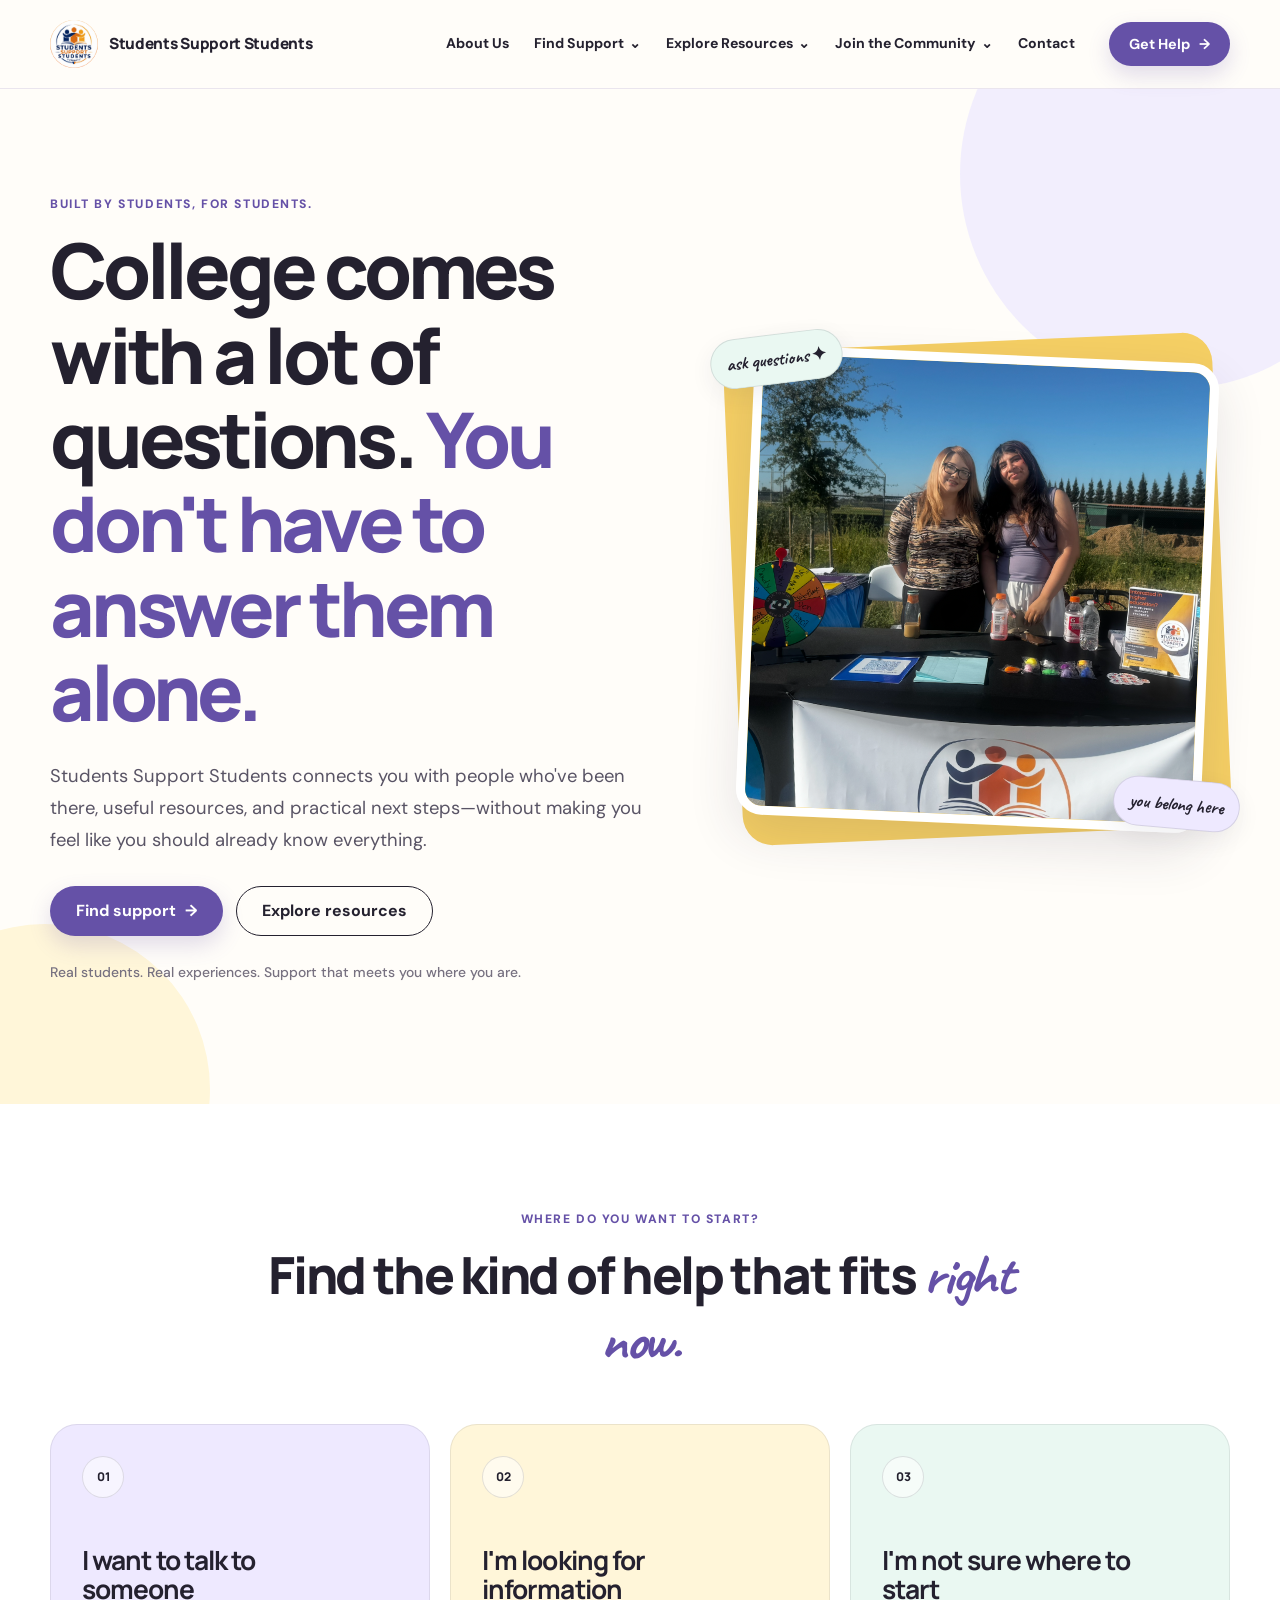
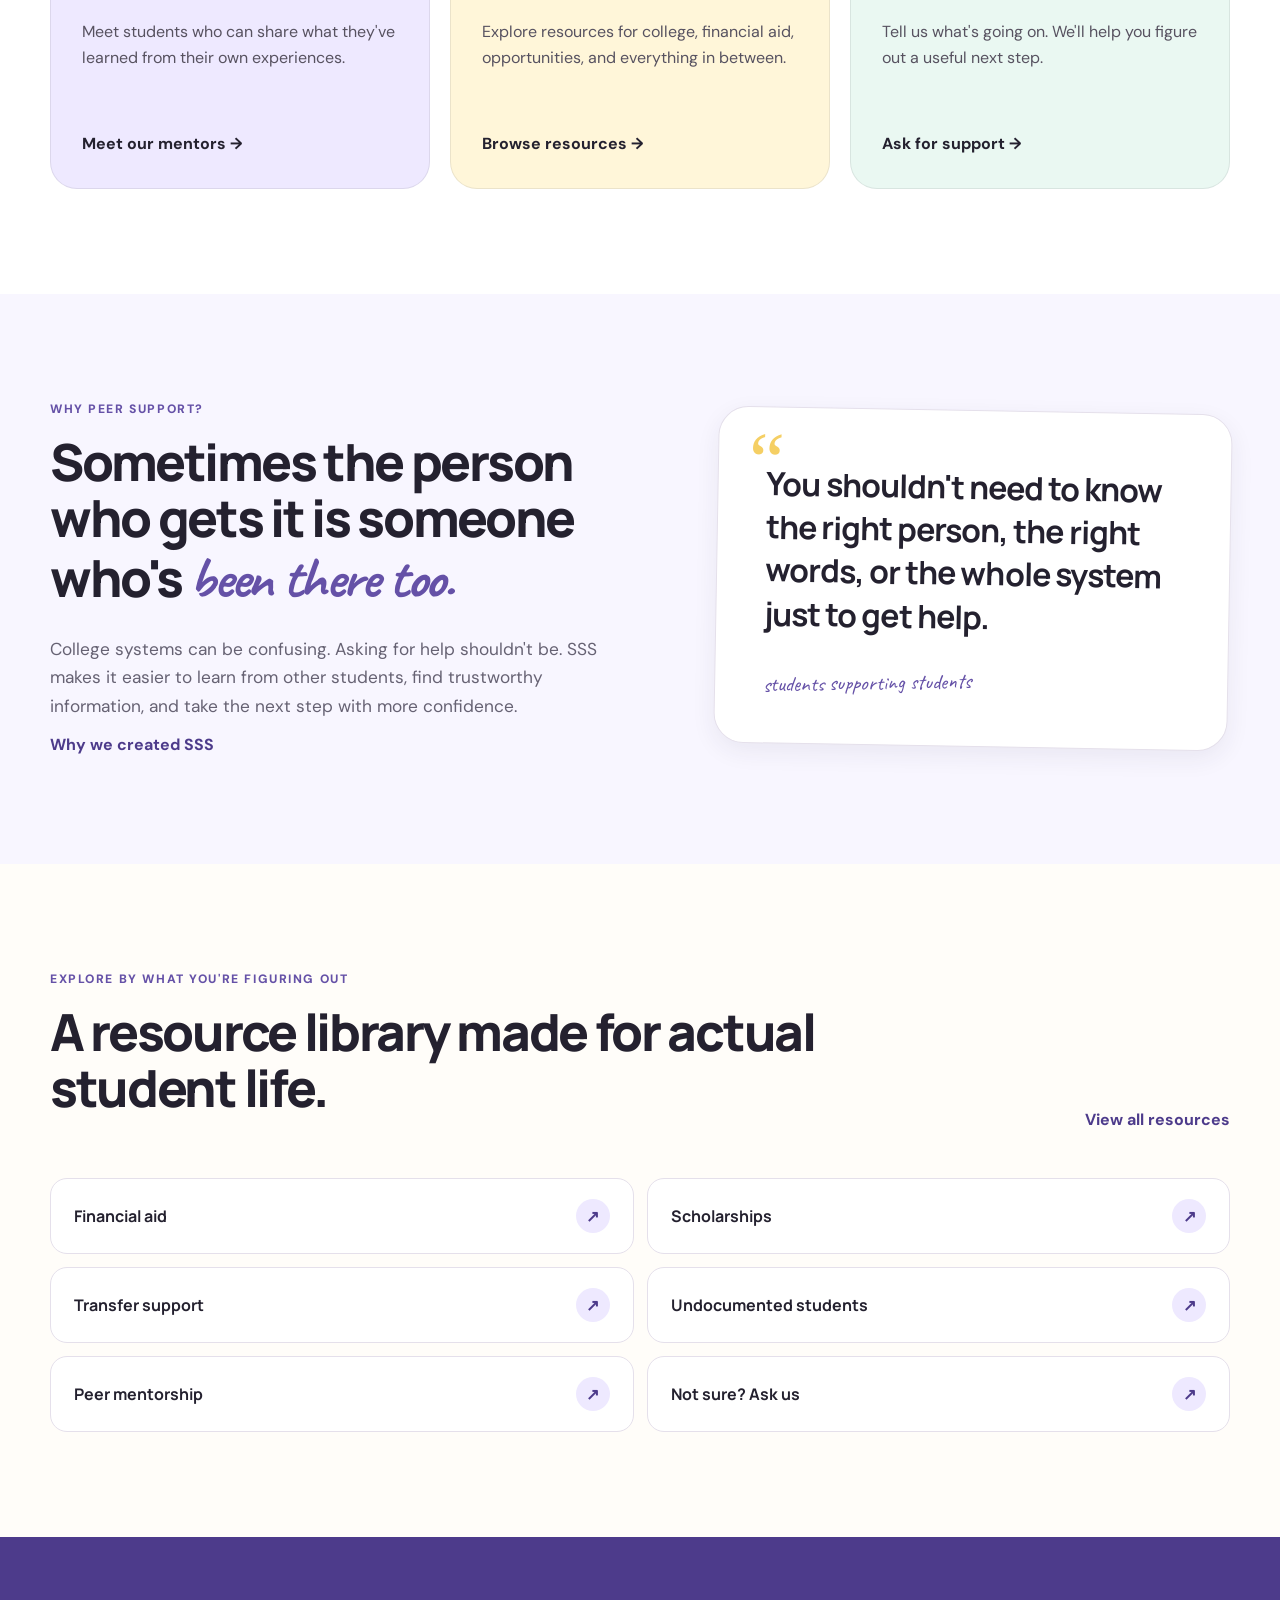
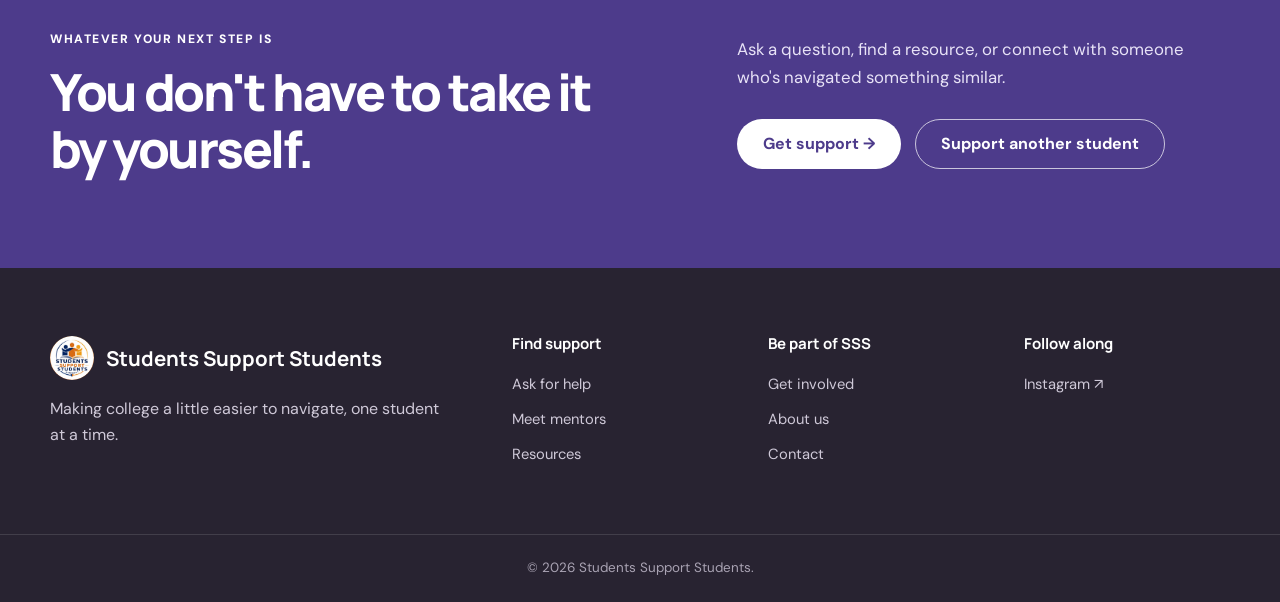
==== commit 04188e93: "Fix rebrand homepage image and resource links" ====
--- a/index.html
+++ b/index.html
@@ -1,183 +1,6 @@
-<!DOCTYPE html>
-<html lang="en">
-<head>
-  <meta charset="UTF-8">
-  <meta name="viewport" content="width=device-width, initial-scale=1.0">
-  <meta name="description" content="Students Support Students connects students with peer support, practical resources, and people who have been there before.">
-  <title>Students Support Students | Find your next step</title>
-  <link rel="stylesheet" href="css/style.css">
-  <link rel="stylesheet" href="css/home.css">
-</head>
-<body>
-<header class="site-header">
-  <nav class="navbar container" aria-label="Main navigation">
-    <a href="index.html" class="logo" aria-label="Students Support Students home">
-      <img src="images/logo.png" alt="">
-      <span>Students Support Students</span>
-    </a>
-
-    <button class="menu-button" type="button" aria-expanded="false" aria-label="Open navigation menu">
-      <span></span><span></span><span></span>
-    </button>
-
-    <ul class="nav-links">
-      <li><a href="about.html">About Us</a></li>
-
-      <li class="nav-item dropdown">
-        <button class="dropdown-toggle" type="button" aria-expanded="false">Find Support <span aria-hidden="true">⌄</span></button>
-        <div class="dropdown-menu support-menu">
-          <div class="dropdown-intro">
-            <span class="dropdown-kicker">Find support</span>
-            <strong>You don't have to figure it out alone.</strong>
-            <p>Start with what you need right now. We'll help you find a person, resource, or next step.</p>
-          </div>
-          <div class="dropdown-links">
-            <a href="get-help.html"><strong>Ask for support</strong><span>Tell us what you're navigating.</span></a>
-            <a href="mentors.html"><strong>Meet a mentor</strong><span>Connect with another student.</span></a>
-            <a href="how-we-help.html"><strong>Ways we can help</strong><span>See the support SSS offers.</span></a>
-          </div>
-        </div>
-      </li>
-
-      <li class="nav-item dropdown">
-        <button class="dropdown-toggle" type="button" aria-expanded="false">Explore Resources <span aria-hidden="true">⌄</span></button>
-        <div class="dropdown-menu compact-menu">
-          <div class="dropdown-links">
-            <a href="resources.html"><strong>Resource Library</strong><span>Browse all student resources.</span></a>
-            <a href="resources.html#financial-aid"><strong>Paying for college</strong><span>Aid, scholarships, and money.</span></a>
-            <a href="resources.html#college"><strong>Navigating college</strong><span>Applications, transfer, and campus life.</span></a>
-            <a href="resources.html#career"><strong>What's next</strong><span>Careers, internships, and opportunities.</span></a>
-          </div>
-        </div>
-      </li>
-
-      <li class="nav-item dropdown">
-        <button class="dropdown-toggle" type="button" aria-expanded="false">Join the Community <span aria-hidden="true">⌄</span></button>
-        <div class="dropdown-menu compact-menu dropdown-menu-right">
-          <div class="dropdown-links">
-            <a href="get-involved.html"><strong>Get involved</strong><span>Help us support more students.</span></a>
-            <a href="get-involved.html#mentor"><strong>Become a mentor</strong><span>Share what you've learned.</span></a>
-            <a href="contact.html"><strong>Partner or collaborate</strong><span>Build something with SSS.</span></a>
-          </div>
-        </div>
-      </li>
-
-      <li><a href="contact.html">Contact</a></li>
-      <li class="mobile-cta"><a href="get-help.html">Get Help</a></li>
-    </ul>
-
-    <a href="get-help.html" class="nav-button">Get Help <span aria-hidden="true">→</span></a>
-  </nav>
-</header>
-
-<main>
-  <section class="hero">
-    <div class="hero-content container">
-      <div class="hero-text">
-        <p class="eyebrow">Built by students, for students.</p>
-        <h1>College comes with a lot of questions. <span>You don't have to answer them alone.</span></h1>
-        <p class="hero-description">Students Support Students connects you with people who've been there, useful resources, and practical next steps—without making you feel like you should already know everything.</p>
-        <div class="hero-buttons">
-          <a href="get-help.html" class="button button-primary">Find support <span aria-hidden="true">→</span></a>
-          <a href="resources.html" class="button button-secondary">Explore resources</a>
-        </div>
-        <p class="hero-note">Real students. Real experiences. Support that meets you where you are.</p>
-      </div>
-      <div class="hero-image-wrap">
-        <div class="hero-image">
-          <img src="images/hero/hero-students.png" alt="Students working together and supporting one another">
-        </div>
-        <div class="hero-sticker sticker-one">ask questions ✦</div>
-        <div class="hero-sticker sticker-two">you belong here</div>
-      </div>
-    </div>
-  </section>
-
-  <section class="quick-paths section">
-    <div class="container">
-      <div class="section-heading centered-heading">
-        <p class="eyebrow">Where do you want to start?</p>
-        <h2>Find the kind of help that fits <em>right now.</em></h2>
-      </div>
-      <div class="path-grid">
-        <a class="path-card path-purple" href="mentors.html">
-          <span class="path-number">01</span><h3>I want to talk to someone</h3><p>Meet students who can share what they've learned from their own experiences.</p><span class="path-link">Meet our mentors →</span>
-        </a>
-        <a class="path-card path-yellow" href="resources.html">
-          <span class="path-number">02</span><h3>I'm looking for information</h3><p>Explore resources for college, financial aid, opportunities, and everything in between.</p><span class="path-link">Browse resources →</span>
-        </a>
-        <a class="path-card path-mint" href="get-help.html">
-          <span class="path-number">03</span><h3>I'm not sure where to start</h3><p>Tell us what's going on. We'll help you figure out a useful next step.</p><span class="path-link">Ask for support →</span>
-        </a>
-      </div>
-    </div>
-  </section>
-
-  <section class="peer-support section">
-    <div class="container peer-grid">
-      <div class="peer-copy">
-        <p class="eyebrow">Why peer support?</p>
-        <h2>Sometimes the person who gets it is someone who's <em>been there too.</em></h2>
-        <p>College systems can be confusing. Asking for help shouldn't be. SSS makes it easier to learn from other students, find trustworthy information, and take the next step with more confidence.</p>
-        <a href="about.html" class="text-link">Why we created SSS</a>
-      </div>
-      <div class="peer-quote" aria-label="Students Support Students belief">
-        <span class="quote-mark">“</span>
-        <p>You shouldn't need to know the right person, the right words, or the whole system just to get help.</p>
-        <span class="scribble">students supporting students</span>
-      </div>
-    </div>
-  </section>
-
-  <section class="resource-preview section">
-    <div class="container">
-      <div class="resource-heading-row">
-        <div class="section-heading">
-          <p class="eyebrow">Explore by what you're figuring out</p>
-          <h2>A resource library made for actual student life.</h2>
-        </div>
-        <a href="resources.html" class="text-link">View all resources</a>
-      </div>
-      <div class="topic-grid">
-        <a href="resources.html#college" class="topic-pill">Starting & navigating college <span>↗</span></a>
-        <a href="resources.html#financial-aid" class="topic-pill">Financial aid & scholarships <span>↗</span></a>
-        <a href="resources.html#academic" class="topic-pill">Classes & academic support <span>↗</span></a>
-        <a href="resources.html#career" class="topic-pill">Internships & opportunities <span>↗</span></a>
-        <a href="resources.html#transfer" class="topic-pill">Transfer students <span>↗</span></a>
-        <a href="resources.html#first-gen" class="topic-pill">First-gen student life <span>↗</span></a>
-      </div>
-    </div>
-  </section>
-
-  <section class="final-cta">
-    <div class="container final-cta-grid">
-      <div>
-        <p class="eyebrow">Whatever your next step is</p>
-        <h2>You don't have to take it by yourself.</h2>
-      </div>
-      <div class="final-cta-copy">
-        <p>Ask a question, find a resource, or connect with someone who's navigated something similar.</p>
-        <div class="cta-buttons">
-          <a href="get-help.html" class="button button-light">Get support →</a>
-          <a href="get-involved.html" class="button button-outline-light">Support another student</a>
-        </div>
-      </div>
-    </div>
-  </section>
-</main>
-
-<footer class="site-footer">
-  <div class="container footer-content">
-    <div class="footer-brand">
-      <div class="footer-logo-line"><img src="images/logo.png" alt=""><h3>Students Support Students</h3></div>
-      <p>Making college a little easier to navigate, one student at a time.</p>
-    </div>
-    <div class="footer-links"><h4>Find support</h4><a href="get-help.html">Ask for help</a><a href="mentors.html">Meet mentors</a><a href="resources.html">Resources</a></div>
-    <div class="footer-links"><h4>Be part of SSS</h4><a href="get-involved.html">Get involved</a><a href="about.html">About us</a><a href="contact.html">Contact</a></div>
-    <div class="footer-links"><h4>Follow along</h4><a href="https://www.instagram.com/students_support_students/" target="_blank" rel="noopener noreferrer">Instagram ↗</a></div>
-  </div>
-  <div class="footer-bottom"><div class="container"><p>© <span id="current-year">2026</span> Students Support Students.</p></div></div>
-</footer>
-<script src="js/script.js"></script>
-</body>
-</html>+<!DOCTYPE html><html lang="en"><head><meta charset="UTF-8"><meta name="viewport" content="width=device-width,initial-scale=1.0"><meta name="description" content="Students Support Students connects students with peer support, practical resources, and people who have been there before."><title>Students Support Students | Find your next step</title><link rel="stylesheet" href="css/style.css"><link rel="stylesheet" href="css/home.css"></head><body><header class="site-header"></header><main>
+<section class="hero"><div class="hero-content container"><div class="hero-text"><p class="eyebrow">Built by students, for students.</p><h1>College comes with a lot of questions. <span>You don't have to answer them alone.</span></h1><p class="hero-description">Students Support Students connects you with people who've been there, useful resources, and practical next steps—without making you feel like you should already know everything.</p><div class="hero-buttons"><a href="get-help.html" class="button button-primary">Find support <span aria-hidden="true">→</span></a><a href="resources.html" class="button button-secondary">Explore resources</a></div><p class="hero-note">Real students. Real experiences. Support that meets you where you are.</p></div><div class="hero-image-wrap"><div class="hero-image"><img src="images/tabling.png" alt="Students Support Students tabling and connecting with students"></div><div class="hero-sticker sticker-one">ask questions ✦</div><div class="hero-sticker sticker-two">you belong here</div></div></div></section>
+<section class="quick-paths section"><div class="container"><div class="section-heading centered-heading"><p class="eyebrow">Where do you want to start?</p><h2>Find the kind of help that fits <em>right now.</em></h2></div><div class="path-grid"><a class="path-card path-purple" href="mentors.html"><span class="path-number">01</span><h3>I want to talk to someone</h3><p>Meet students who can share what they've learned from their own experiences.</p><span class="path-link">Meet our mentors →</span></a><a class="path-card path-yellow" href="resources.html"><span class="path-number">02</span><h3>I'm looking for information</h3><p>Explore resources for college, financial aid, opportunities, and everything in between.</p><span class="path-link">Browse resources →</span></a><a class="path-card path-mint" href="get-help.html"><span class="path-number">03</span><h3>I'm not sure where to start</h3><p>Tell us what's going on. We'll help you figure out a useful next step.</p><span class="path-link">Ask for support →</span></a></div></div></section>
+<section class="peer-support section"><div class="container peer-grid"><div class="peer-copy"><p class="eyebrow">Why peer support?</p><h2>Sometimes the person who gets it is someone who's <em>been there too.</em></h2><p>College systems can be confusing. Asking for help shouldn't be. SSS makes it easier to learn from other students, find trustworthy information, and take the next step with more confidence.</p><a href="about.html" class="text-link">Why we created SSS</a></div><div class="peer-quote" aria-label="Students Support Students belief"><span class="quote-mark">“</span><p>You shouldn't need to know the right person, the right words, or the whole system just to get help.</p><span class="scribble">students supporting students</span></div></div></section>
+<section class="resource-preview section"><div class="container"><div class="resource-heading-row"><div class="section-heading"><p class="eyebrow">Explore by what you're figuring out</p><h2>A resource library made for actual student life.</h2></div><a href="resources.html" class="text-link">View all resources</a></div><div class="topic-grid"><a href="resources.html#financial-aid" class="topic-pill">Financial aid <span>↗</span></a><a href="resources.html#scholarships" class="topic-pill">Scholarships <span>↗</span></a><a href="resources.html#transfer-support" class="topic-pill">Transfer support <span>↗</span></a><a href="resources.html#undocumented-students" class="topic-pill">Undocumented students <span>↗</span></a><a href="mentors.html" class="topic-pill">Peer mentorship <span>↗</span></a><a href="get-help.html" class="topic-pill">Not sure? Ask us <span>↗</span></a></div></div></section>
+<section class="final-cta"><div class="container final-cta-grid"><div><p class="eyebrow">Whatever your next step is</p><h2>You don't have to take it by yourself.</h2></div><div class="final-cta-copy"><p>Ask a question, find a resource, or connect with someone who's navigated something similar.</p><div class="cta-buttons"><a href="get-help.html" class="button button-light">Get support →</a><a href="get-involved.html" class="button button-outline-light">Support another student</a></div></div></div></section></main><footer class="site-footer"></footer><script src="js/script.js"></script></body></html>
--- a/css/style.css
+++ b/css/style.css
@@ -1,744 +1,11 @@
-@import url("https://fonts.googleapis.com/css2?family=Nunito:wght@400;600;700;800;900&family=Poppins:wght@600;700;800&display=swap");
-
-/* ---------- Design System ---------- */
-
-:root {
-    --blue: #173b8f;
-    --dark-blue: #0f2866;
-    --orange: #f7931e;
-    --dark-orange: #dc7200;
-    --light-blue: #edf4ff;
-    --light-orange: #fff4e7;
-    --cream: #fffaf4;
-    --white: #ffffff;
-    --text: #1f2937;
-    --gray: #667085;
-    --border: #e5e7eb;
-    --heading-font: "Poppins", sans-serif;
-    --body-font: "Nunito", sans-serif;
-    --radius-small: 12px;
-    --radius: 22px;
-    --radius-large: 32px;
-    --radius-round: 999px;
-    --shadow-small: 0 8px 24px rgba(15, 40, 102, 0.08);
-    --shadow: 0 16px 40px rgba(15, 40, 102, 0.12);
-    --shadow-large: 0 24px 60px rgba(15, 40, 102, 0.17);
-    --transition: 0.25s ease;
-}
-
-/* ---------- Reset ---------- */
-
-* {
-    margin: 0;
-    padding: 0;
-    box-sizing: border-box;
-}
-
-html {
-    scroll-behavior: smooth;
-}
-
-body {
-    min-height: 100vh;
-    overflow-x: hidden;
-    background: var(--white);
-    color: var(--text);
-    font-family: var(--body-font);
-    line-height: 1.7;
-}
-
-img {
-    display: block;
-    max-width: 100%;
-}
-
-a {
-    color: inherit;
-    text-decoration: none;
-}
-
-ul {
-    list-style: none;
-}
-
-button,
-input,
-select,
-textarea {
-    font: inherit;
-}
-
-/* ---------- Typography ---------- */
-
-h1,
-h2,
-h3,
-h4 {
-    color: var(--dark-blue);
-    font-family: var(--heading-font);
-    line-height: 1.2;
-}
-
-h1 {
-    font-size: clamp(3rem, 5vw, 5.2rem);
-    font-weight: 800;
-    letter-spacing: -0.05em;
-}
-
-h2 {
-    font-size: clamp(2.1rem, 3.5vw, 3.4rem);
-    font-weight: 800;
-    letter-spacing: -0.035em;
-}
-
-h3 {
-    font-size: 1.3rem;
-}
-
-p {
-    color: var(--gray);
-}
-
-.section-label {
-    margin-bottom: 14px;
-    color: var(--dark-orange);
-    font-size: 0.8rem;
-    font-weight: 900;
-    letter-spacing: 0.16em;
-    text-transform: uppercase;
-}
-
-.section-heading {
-    max-width: 760px;
-    margin-bottom: 55px;
-}
-
-.section-heading h2 {
-    margin-bottom: 18px;
-}
-
-.section-heading > p:last-child {
-    max-width: 680px;
-    font-size: 1.08rem;
-}
-
-/* ---------- Layout ---------- */
-
-.container {
-    width: min(1180px, calc(100% - 80px));
-    margin-inline: auto;
-}
-
-.section {
-    padding: 105px 0;
-}
-
-.split-layout {
-    display: grid;
-    grid-template-columns: 1fr 1fr;
-    align-items: center;
-    gap: 80px;
-}
-
-.grid-2 {
-    display: grid;
-    grid-template-columns: repeat(2, 1fr);
-    gap: 28px;
-}
-
-.grid-3 {
-    display: grid;
-    grid-template-columns: repeat(3, 1fr);
-    gap: 28px;
-}
-
-.grid-4 {
-    display: grid;
-    grid-template-columns: repeat(4, 1fr);
-    gap: 24px;
-}
-
-/* ---------- Shared Cards ---------- */
-
-.card {
-    border: 1px solid var(--border);
-    border-radius: var(--radius);
-    background: var(--white);
-    box-shadow: var(--shadow-small);
-    transition: transform var(--transition), box-shadow var(--transition);
-}
-
-.card:hover {
-    transform: translateY(-7px);
-    box-shadow: var(--shadow);
-}
-
-.info-card {
-    padding: 34px;
-    border-radius: var(--radius);
-    background: var(--light-blue);
-}
-
-.image-frame {
-    position: relative;
-}
-
-.image-frame img {
-    width: 100%;
-    min-height: 460px;
-    border: 9px solid var(--white);
-    border-radius: var(--radius-large);
-    box-shadow: var(--shadow-large);
-    object-fit: cover;
-}
-
-/* ---------- Buttons ---------- */
-
-.button,
-.nav-button {
-    display: inline-flex;
-    align-items: center;
-    justify-content: center;
-    min-height: 50px;
-    padding: 14px 26px;
-    border: 2px solid transparent;
-    border-radius: var(--radius-round);
-    font-weight: 900;
-    line-height: 1;
-    cursor: pointer;
-    transition: transform var(--transition),
- background var(--transition),
- color var(--transition),
- border-color var(--transition),
- box-shadow var(--transition);
-}
-
-.button:hover,
-.nav-button:hover {
-    transform: translateY(-3px);
-}
-
-.button-primary,
-.nav-button {
-    background: var(--orange);
-    color: var(--dark-blue);
-    box-shadow: 0 10px 24px rgba(247, 147, 30, 0.25);
-}
-
-.button-primary:hover,
-.nav-button:hover {
-    background: var(--dark-orange);
-    color: var(--white);
-}
-
-.button-secondary {
-    border-color: var(--blue);
-    background: var(--white);
-    color: var(--blue);
-}
-
-.button-secondary:hover {
-    background: var(--blue);
-    color: var(--white);
-}
-
-.button-light {
-    background: var(--white);
-    color: var(--dark-blue);
-}
-
-.button-light:hover {
-    background: var(--light-orange);
-}
-
-.button-outline-light {
-    border-color: var(--dark-blue);
-    background: transparent;
-    color: var(--dark-blue);
-}
-
-.button-outline-light:hover {
-    background: var(--dark-blue);
-    color: var(--white);
-}
-
-.text-link {
-    display: inline-flex;
-    align-items: center;
-    gap: 8px;
-    margin-top: 12px;
-    color: var(--blue);
-    font-weight: 900;
-}
-
-.text-link::after {
-    content: "→";
-    transition: transform var(--transition);
-}
-
-.text-link:hover {
-    color: var(--dark-orange);
-}
-
-.text-link:hover::after {
-    transform: translateX(5px);
-}
-
-.button-row,
-.cta-buttons {
-    display: flex;
-    flex-wrap: wrap;
-    gap: 16px;
-    margin-top: 32px;
-}
-
-/* ---------- Header ---------- */
-
-.site-header {
-    position: sticky;
-    top: 0;
-    z-index: 1000;
-    border-bottom: 1px solid rgba(229, 231, 235, 0.85);
-    background: rgba(255, 255, 255, 0.96);
-    backdrop-filter: blur(16px);
-}
-
-.header-scrolled {
-    box-shadow: 0 8px 24px rgba(15, 40, 102, 0.08);
-}
-
-.navbar {
-    position: relative;
-    display: flex;
-    min-height: 86px;
-    align-items: center;
-    justify-content: space-between;
-    gap: 26px;
-}
-
-.logo {
-    display: flex;
-    flex-shrink: 0;
-    align-items: center;
-    gap: 12px;
-    color: var(--dark-blue);
-    font-family: var(--heading-font);
-    font-weight: 800;
-}
-
-.logo img {
-    width: 58px;
-    height: 58px;
-    border-radius: 50%;
-    object-fit: cover;
-}
-
-.nav-links {
-    display: flex;
-    align-items: center;
-    gap: 28px;
-}
-
-.nav-links a {
-    position: relative;
-    padding: 31px 0;
-    color: var(--text);
-    font-size: 0.93rem;
-    font-weight: 800;
-}
-
-.nav-links a::after {
-    position: absolute;
-    right: 0;
-    bottom: 22px;
-    left: 0;
-    width: 0;
-    height: 3px;
-    margin: auto;
-    border-radius: var(--radius-round);
-    background: var(--orange);
-    content: "";
-    transition: width var(--transition);
-}
-
-.nav-links a:hover,
-.nav-links a.active {
-    color: var(--blue);
-}
-
-.nav-links a:hover::after,
-.nav-links a.active::after {
-    width: 100%;
-}
-
-.nav-button {
-    flex-shrink: 0;
-    min-height: 46px;
-    padding: 13px 22px;
-}
-
-.menu-button {
-    display: none;
-    width: 46px;
-    height: 46px;
-    padding: 10px;
-    border: 0;
-    border-radius: var(--radius-small);
-    background: var(--light-blue);
-    cursor: pointer;
-}
-
-.menu-button span {
-    display: block;
-    width: 100%;
-    height: 3px;
-    margin: 5px 0;
-    border-radius: var(--radius-round);
-    background: var(--blue);
-}
-
-/* ---------- Shared Page Hero ---------- */
-
-.page-hero {
-    position: relative;
-    overflow: hidden;
-    padding: 120px 0 95px;
-    background: radial-gradient(circle at 88% 18%, rgba(247, 147, 30, 0.2), transparent 24%),
- radial-gradient(circle at 6% 85%, rgba(23, 59, 143, 0.12), transparent 25%),
- linear-gradient(135deg, var(--cream), var(--white) 52%, var(--light-blue));
-}
-
-.page-hero::before {
-    position: absolute;
-    top: 50px;
-    right: 8%;
-    width: 170px;
-    height: 170px;
-    border: 27px solid rgba(247, 147, 30, 0.09);
-    border-radius: 50%;
-    content: "";
-}
-
-.page-hero-content {
-    position: relative;
-    z-index: 1;
-    max-width: 900px;
-}
-
-.page-hero h1 {
-    margin-bottom: 24px;
-}
-
-.page-hero-content > p:last-child {
-    max-width: 730px;
-    font-size: 1.16rem;
-}
-
-/* ---------- Forms ---------- */
-
-label {
-    color: var(--dark-blue);
-    font-weight: 800;
-}
-
-input,
-select,
-textarea {
-    width: 100%;
-    margin-top: 8px;
-    padding: 14px 16px;
-    border: 1px solid #cfd5df;
-    border-radius: var(--radius-small);
-    background: var(--white);
-    color: var(--text);
-}
-
-input:focus,
-select:focus,
-textarea:focus {
-    outline: 3px solid rgba(247, 147, 30, 0.22);
-    border-color: var(--orange);
-}
-
-textarea {
-    resize: vertical;
-}
-
-/* ---------- Final CTA ---------- */
-
-.final-cta {
-    padding: 100px 0;
-    background: radial-gradient(circle at 20% 20%, rgba(255, 255, 255, 0.2), transparent 28%),
- linear-gradient(135deg, var(--orange), #ffae37);
-}
-
-.final-cta-content {
-    max-width: 900px;
-    text-align: center;
-}
-
-.final-cta h2 {
-    margin-bottom: 20px;
-}
-
-.final-cta-content > p:not(.section-label) {
-    max-width: 700px;
-    margin-inline: auto;
-    color: #26365d;
-    font-size: 1.1rem;
-}
-
-.final-cta .cta-buttons {
-    justify-content: center;
-}
-
-/* ---------- Footer ---------- */
-
-.site-footer {
-    margin-top: 0;
-    background: var(--dark-blue);
-    color: var(--white);
-}
-
-.footer-content {
-    display: grid;
-    grid-template-columns: 2fr 1fr 1fr 1fr;
-    gap: 50px;
-    padding: 70px 0;
-}
-
-.footer-brand h3,
-.footer-links h4 {
-    color: var(--white);
-}
-
-.footer-brand h3 {
-    margin-bottom: 16px;
-    font-size: 1.35rem;
-}
-
-.footer-brand p {
-    max-width: 420px;
-    color: #dce6ff;
-    line-height: 1.7;
-}
-
-.footer-links {
-    display: flex;
-    flex-direction: column;
-    align-items: flex-start;
-    gap: 12px;
-}
-
-.footer-links h4 {
-    margin-bottom: 8px;
-    font-size: 1rem;
-}
-
-.footer-links a,
-.footer-links a:visited {
-    color: #dce6ff;
-    text-decoration: none;
-    transition: color var(--transition), transform var(--transition);
-}
-
-.footer-links a:hover,
-.footer-links a:focus-visible {
-    color: var(--white);
-    transform: translateX(4px);
-}
-
-.footer-bottom {
-    border-top: 1px solid rgba(255, 255, 255, 0.16);
-    padding: 24px 0;
-}
-
-.footer-bottom p {
-    margin: 0;
-    color: #dce6ff;
-    text-align: center;
-    font-size: 0.92rem;
-}
-
-/* ---------- Animations and Accessibility ---------- */
-
-.reveal {
-    opacity: 0;
-    transform: translateY(24px);
-    transition: opacity 0.65s ease, transform 0.65s ease;
-}
-
-.reveal.visible {
-    opacity: 1;
-    transform: translateY(0);
-}
-
-a:focus-visible,
-button:focus-visible,
-input:focus-visible,
-select:focus-visible,
-textarea:focus-visible {
-    outline: 4px solid rgba(247, 147, 30, 0.4);
-    outline-offset: 4px;
-}
-
-::selection {
-    background: var(--orange);
-    color: var(--dark-blue);
-}
-
-/* ---------- Tablet ---------- */
-
-@media screen and (max-width: 1100px) {
-    .container {
-        width: min(100% - 48px, 1100px);
-    }
-
-    .logo span {
-        display: none;
-    }
-
-    .nav-links {
-        gap: 19px;
-    }
-
-    .nav-links a {
-        font-size: 0.86rem;
-    }
-
-    .grid-4 {
-        grid-template-columns: repeat(2, 1fr);
-    }
-
-    .footer-content {
-        gap: 35px;
-    }
-
-}
-
-/* ---------- Mobile Browser ---------- */
-
-@media screen and (max-width: 900px) {
-    .split-layout {
-        grid-template-columns: 1fr;
-        gap: 55px;
-    }
-
-    .grid-3 {
-        grid-template-columns: repeat(2, 1fr);
-    }
-
-    .menu-button {
-        display: block;
-        margin-left: auto;
-    }
-
-    .nav-links {
-        position: absolute;
-        top: calc(100% + 1px);
-        right: 0;
-        left: 0;
-        display: flex;
-        visibility: hidden;
-        flex-direction: column;
-        align-items: stretch;
-        gap: 2px;
-        padding: 18px;
-        border: 1px solid var(--border);
-        border-radius: 0 0 var(--radius) var(--radius);
-        background: var(--white);
-        box-shadow: var(--shadow);
-        opacity: 0;
-        transform: translateY(-12px);
-        pointer-events: none;
-        transition: opacity var(--transition), transform var(--transition);
-    }
-
-    .nav-links.nav-open {
-        visibility: visible;
-        opacity: 1;
-        transform: translateY(0);
-        pointer-events: auto;
-    }
-
-    .nav-links a {
-        display: block;
-        padding: 13px;
-        border-radius: 10px;
-    }
-
-    .nav-links a::after {
-        display: none;
-    }
-
-    .nav-links a:hover,
- .nav-links a.active {
-        background: var(--light-blue);
-    }
-
-    .nav-button {
-        display: none;
-    }
-
-    .footer-content {
-        grid-template-columns: repeat(2, 1fr);
-        gap: 40px;
-    }
-
-}
-
-/* ---------- Small Phones ---------- */
-
-@media screen and (max-width: 650px) {
-    .container {
-        width: min(100% - 32px, 600px);
-    }
-
-    .section {
-        padding: 75px 0;
-    }
-
-    .navbar {
-        min-height: 74px;
-    }
-
-    .logo img {
-        width: 50px;
-        height: 50px;
-    }
-
-    .page-hero {
-        padding: 82px 0 68px;
-    }
-
-    .grid-2,
- .grid-3,
- .grid-4 {
-        grid-template-columns: 1fr;
-    }
-
-    .image-frame img {
-        min-height: 340px;
-    }
-
-    .button-row,
- .cta-buttons {
-        flex-direction: column;
-        align-items: stretch;
-    }
-
-    .button {
-        width: 100%;
-    }
-
-    .footer-content {
-        grid-template-columns: 1fr;
-        gap: 40px;
-        padding: 55px 0;
-    }
-
-    .footer-brand p {
-        max-width: none;
-    }
-
-}
+@import url("https://fonts.googleapis.com/css2?family=DM+Sans:wght@400;500;600;700&family=Manrope:wght@500;600;700;800&family=Caveat:wght@600;700&display=swap");
+:root{--ink:#24212f;--muted:#666273;--purple:#6551a7;--purple-dark:#4d3b8b;--lavender:#eee9ff;--lavender-soft:#f8f6ff;--yellow:#f5cf64;--yellow-soft:#fff6d9;--mint:#b9dfcf;--mint-soft:#eaf8f2;--peach:#f4c7ad;--paper:#fffdf9;--white:#fff;--border:#e5e0eb;--heading-font:"Manrope",sans-serif;--body-font:"DM Sans",sans-serif;--hand-font:"Caveat",cursive;--radius-sm:12px;--radius:22px;--radius-lg:34px;--round:999px;--shadow-sm:0 8px 24px rgba(49,39,77,.07);--shadow:0 20px 50px rgba(49,39,77,.12);--transition:.22s ease;--blue:var(--purple);--dark-blue:var(--ink);--orange:var(--yellow);--dark-orange:var(--purple-dark);--light-blue:var(--lavender-soft);--light-orange:var(--yellow-soft);--cream:var(--paper);--text:var(--ink);--gray:var(--muted);--radius-small:var(--radius-sm);--radius-large:var(--radius-lg);--radius-round:var(--round);--shadow-small:var(--shadow-sm);--shadow-large:var(--shadow)}
+*{margin:0;padding:0;box-sizing:border-box}html{scroll-behavior:smooth}body{min-height:100vh;overflow-x:hidden;background:var(--paper);color:var(--ink);font-family:var(--body-font);line-height:1.65}img{display:block;max-width:100%}a{color:inherit;text-decoration:none}ul{list-style:none}button,input,select,textarea{font:inherit}button{color:inherit}h1,h2,h3,h4{color:var(--ink);font-family:var(--heading-font);line-height:1.1}h1{font-size:clamp(3rem,6vw,5.8rem);font-weight:800;letter-spacing:-.055em}h2{font-size:clamp(2.15rem,4vw,3.8rem);font-weight:800;letter-spacing:-.045em}h3{font-size:1.28rem}p{color:var(--muted)}em{color:var(--purple);font-family:var(--hand-font);font-size:1.14em;font-style:normal}.eyebrow,.section-label{margin-bottom:14px;color:var(--purple);font-size:.76rem;font-weight:800;letter-spacing:.13em;text-transform:uppercase}.section-heading{max-width:780px;margin-bottom:52px}.section-heading h2{margin-bottom:18px}.container{width:min(1180px,calc(100% - 72px));margin-inline:auto}.section{padding:105px 0}.split-layout{display:grid;grid-template-columns:1fr 1fr;align-items:center;gap:80px}.grid-2{display:grid;grid-template-columns:repeat(2,1fr);gap:28px}.grid-3{display:grid;grid-template-columns:repeat(3,1fr);gap:28px}.grid-4{display:grid;grid-template-columns:repeat(4,1fr);gap:24px}.card{border:1px solid var(--border);border-radius:var(--radius);background:var(--white);box-shadow:var(--shadow-sm)}
+.button,.nav-button,.mentor-button{display:inline-flex;align-items:center;justify-content:center;gap:9px;min-height:50px;padding:14px 25px;border:1.5px solid transparent;border-radius:var(--round);font-weight:700;line-height:1;cursor:pointer;transition:transform var(--transition),background var(--transition),color var(--transition),box-shadow var(--transition)}.button:hover,.nav-button:hover,.mentor-button:hover{transform:translateY(-2px)}.button-primary,.nav-button,.mentor-button,.admin-form .button{background:var(--purple);color:var(--white);box-shadow:0 9px 22px rgba(101,81,167,.2)}.button-primary:hover,.nav-button:hover,.mentor-button:hover{background:var(--purple-dark)}.button-secondary{border-color:var(--ink);background:transparent;color:var(--ink)}.button-secondary:hover{background:var(--ink);color:var(--white)}.button-light{background:var(--white);color:var(--purple-dark)}.button-outline-light{border-color:rgba(255,255,255,.7);color:var(--white)}.text-link{display:inline-flex;align-items:center;gap:7px;margin-top:12px;color:var(--purple-dark);font-weight:700}.text-link:hover{text-decoration:underline;text-underline-offset:5px}.button-row,.cta-buttons,.hero-buttons{display:flex;flex-wrap:wrap;gap:14px;margin-top:28px}
+.site-header{position:sticky;top:0;z-index:1000;border-bottom:1px solid rgba(229,224,235,.8);background:rgba(255,253,249,.94);backdrop-filter:blur(18px)}.header-scrolled{box-shadow:0 8px 26px rgba(49,39,77,.07)}.navbar{position:relative;display:flex;min-height:88px;align-items:center;gap:24px}.logo{display:flex;flex-shrink:0;align-items:center;gap:11px;margin-right:auto;font-family:var(--heading-font);font-size:.96rem;font-weight:800;letter-spacing:-.02em}.logo img{width:48px;height:48px;border-radius:50%;object-fit:cover}.nav-links{display:flex;align-items:center;gap:5px}.nav-links>li>a,.dropdown-toggle{display:flex;align-items:center;gap:5px;padding:13px 10px;border:0;border-radius:10px;background:transparent;color:var(--ink);font-size:.88rem;font-weight:700;cursor:pointer;transition:.2s ease}.nav-links>li>a:hover,.dropdown-toggle:hover,.dropdown-toggle[aria-expanded=true]{background:var(--lavender);color:var(--purple-dark)}.nav-links a.active{color:var(--purple-dark)}.nav-button{flex-shrink:0;min-height:44px;padding:12px 19px;font-size:.9rem}.mobile-cta{display:none}.menu-button{display:none;width:44px;height:44px;padding:9px;border:0;border-radius:12px;background:var(--lavender);cursor:pointer}.menu-button span{display:block;width:100%;height:2px;margin:5px 0;border-radius:99px;background:var(--purple-dark)}
+.nav-item{position:relative}.dropdown-menu{position:absolute;top:calc(100% + 14px);left:50%;display:grid;visibility:hidden;width:min(610px,88vw);grid-template-columns:.82fr 1.18fr;gap:16px;padding:16px;border:1px solid var(--border);border-radius:22px;background:var(--white);box-shadow:var(--shadow);opacity:0;transform:translate(-50%,-7px);pointer-events:none;transition:.2s ease}.dropdown-menu:before{position:absolute;top:-16px;left:0;width:100%;height:18px;content:""}.dropdown.open .dropdown-menu,.dropdown:focus-within .dropdown-menu{visibility:visible;opacity:1;transform:translate(-50%,0);pointer-events:auto}.dropdown-intro{padding:24px;border-radius:16px;background:var(--lavender-soft)}.dropdown-kicker{display:block;margin-bottom:10px;color:var(--purple);font-size:.72rem;font-weight:800;letter-spacing:.11em;text-transform:uppercase}.dropdown-intro strong{display:block;margin-bottom:10px;font-family:var(--heading-font);font-size:1.25rem;line-height:1.2}.dropdown-intro p{font-size:.88rem;line-height:1.55}.dropdown-links{display:grid;gap:4px}.dropdown-links a{display:block;padding:13px 14px;border-radius:13px}.dropdown-links a:hover{background:var(--yellow-soft)}.dropdown-links strong,.dropdown-links span{display:block}.dropdown-links strong{margin-bottom:2px;color:var(--ink);font-size:.9rem}.dropdown-links span{color:var(--muted);font-size:.78rem}.compact-menu{width:330px;grid-template-columns:1fr}.dropdown-menu-right{right:0;left:auto;transform:translate(0,-7px)}.dropdown.open .dropdown-menu-right,.dropdown:focus-within .dropdown-menu-right{transform:translate(0,0)}
+.page-hero{position:relative;overflow:hidden;padding:118px 0 94px;background:linear-gradient(135deg,var(--lavender-soft),var(--paper) 55%,var(--yellow-soft))}.page-hero:after{position:absolute;right:-80px;bottom:-130px;width:330px;height:330px;border-radius:50%;background:rgba(185,223,207,.45);content:""}.page-hero-content{position:relative;z-index:1;max-width:930px}.page-hero h1{max-width:900px;margin-bottom:25px}.page-hero-content>p:last-child{max-width:720px;font-size:1.12rem}.image-frame img{width:100%;min-height:460px;border-radius:var(--radius-lg);box-shadow:var(--shadow);object-fit:cover}
+label{color:var(--ink);font-weight:700}input,select,textarea{width:100%;margin-top:8px;padding:15px 16px;border:1px solid #d8d2df;border-radius:var(--radius-sm);background:var(--white);color:var(--ink)}input:focus,select:focus,textarea:focus{outline:3px solid rgba(101,81,167,.18);border-color:var(--purple)}textarea{resize:vertical}.admin-form,.contact-form{padding:36px;border:1px solid var(--border);border-radius:28px;background:var(--white);box-shadow:var(--shadow-sm)}.form-grid{display:grid;grid-template-columns:repeat(2,1fr);gap:22px}.form-group{margin-bottom:22px}.static-form-note{margin-top:18px;padding:13px 16px;border-radius:12px;background:var(--yellow-soft);font-size:.86rem}
+.help-service-grid,.help-steps-grid,.help-audience-grid{display:grid;grid-template-columns:repeat(3,1fr);gap:22px}.help-service-card,.help-step,.help-audience-card{padding:32px;border:1px solid var(--border);border-radius:24px;background:var(--white);box-shadow:var(--shadow-sm)}.help-service-number,.help-step-number,.contact-number{display:grid;width:43px;height:43px;margin-bottom:28px;place-items:center;border-radius:50%;background:var(--lavender);color:var(--purple-dark);font-family:var(--heading-font);font-size:.75rem;font-weight:800}.help-service-card h3,.help-step h3,.help-audience-card h3{margin-bottom:12px}.help-process,.contact-faq{background:var(--lavender-soft)}.faq-list{display:grid;max-width:850px;gap:12px}.faq-item{padding:20px 23px;border:1px solid var(--border);border-radius:16px;background:var(--white)}.faq-item summary{cursor:pointer;color:var(--ink);font-family:var(--heading-font);font-weight:700}.faq-item p{padding-top:13px}
+.final-cta{padding:92px 0;background:var(--purple-dark)}.final-cta h2,.final-cta .eyebrow,.final-cta .section-label{color:var(--white)}.final-cta p{color:#e8e3f7}.site-footer{background:#282331;color:var(--white)}.footer-content{display:grid;grid-template-columns:2fr 1fr 1fr 1fr;gap:50px;padding:68px 0}.footer-logo-line{display:flex;align-items:center;gap:12px;margin-bottom:16px}.footer-logo-line img{width:44px;height:44px;border-radius:50%}.footer-brand h3,.footer-links h4{color:var(--white)}.footer-brand p{max-width:390px;color:#cfc9d8}.footer-links{display:flex;flex-direction:column;align-items:flex-start;gap:11px}.footer-links h4{margin-bottom:8px;font-size:.94rem}.footer-links a{color:#cfc9d8;font-size:.92rem}.footer-links a:hover{color:var(--white)}.footer-bottom{border-top:1px solid rgba(255,255,255,.12);padding:22px 0}.footer-bottom p{color:#a9a3b3;text-align:center;font-size:.84rem}.reveal{opacity:0;transform:translateY(20px);transition:opacity .6s ease,transform .6s ease}.reveal.visible{opacity:1;transform:none}a:focus-visible,button:focus-visible,input:focus-visible,select:focus-visible,textarea:focus-visible{outline:3px solid var(--yellow);outline-offset:3px}::selection{background:var(--yellow);color:var(--ink)}.scroll-top{position:fixed;right:22px;bottom:22px;z-index:900;display:grid;visibility:hidden;width:46px;height:46px;place-items:center;border:0;border-radius:50%;background:var(--ink);color:var(--white);box-shadow:var(--shadow-sm);opacity:0;cursor:pointer;transform:translateY(8px);transition:.2s ease}.scroll-top-visible{visibility:visible;opacity:1;transform:none}
+@media(max-width:1100px){.container{width:min(100% - 48px,1100px)}.logo span{display:none}.nav-links>li>a,.dropdown-toggle{padding-inline:7px;font-size:.82rem}.grid-4{grid-template-columns:repeat(2,1fr)}}@media(max-width:900px){.split-layout{grid-template-columns:1fr;gap:55px}.grid-3{grid-template-columns:repeat(2,1fr)}.menu-button{display:block;margin-left:auto}.nav-button{display:none}.nav-links{position:absolute;top:calc(100% + 1px);right:0;left:0;display:flex;visibility:hidden;flex-direction:column;align-items:stretch;gap:3px;max-height:calc(100vh - 90px);overflow:auto;padding:16px;border:1px solid var(--border);border-radius:0 0 20px 20px;background:var(--paper);box-shadow:var(--shadow);opacity:0;transform:translateY(-8px);pointer-events:none;transition:.2s ease}.nav-links.nav-open{visibility:visible;opacity:1;transform:none;pointer-events:auto}.nav-links>li>a,.dropdown-toggle{width:100%;justify-content:space-between;padding:13px 14px;font-size:.95rem;text-align:left}.mobile-cta{display:block}.mobile-cta a{justify-content:center!important;background:var(--purple)!important;color:var(--white)!important}.dropdown-menu,.compact-menu,.dropdown-menu-right{position:static;display:none;visibility:visible;width:100%;grid-template-columns:1fr;gap:7px;margin:3px 0 9px;padding:8px;border:0;border-left:2px solid var(--lavender);border-radius:0;background:transparent;box-shadow:none;opacity:1;transform:none!important;pointer-events:auto}.dropdown.open .dropdown-menu{display:grid}.dropdown-intro{padding:17px}.dropdown-links a{background:var(--white)}.footer-content{grid-template-columns:repeat(2,1fr)}.help-service-grid,.help-steps-grid,.help-audience-grid{grid-template-columns:1fr}}@media(max-width:650px){.container{width:min(100% - 30px,600px)}.section{padding:76px 0}.navbar{min-height:74px}.logo img{width:45px;height:45px}.page-hero{padding:80px 0 66px}.grid-2,.grid-3,.grid-4,.form-grid{grid-template-columns:1fr}.button-row,.cta-buttons,.hero-buttons{flex-direction:column;align-items:stretch}.button{width:100%}.admin-form,.contact-form{padding:24px}.footer-content{grid-template-columns:1fr;gap:36px;padding:54px 0}}
--- a/css/home.css
+++ b/css/home.css
@@ -1,553 +1,76 @@
-/* ==================================================
-   STUDENTS SUPPORT STUDENTS
-   Homepage Styles
-================================================== */
+/* SSS Rebrand — Homepage */
+.hero { position:relative; overflow:hidden; padding:105px 0 120px; background:var(--paper); }
+.hero::before { position:absolute; top:-130px; right:-110px; width:430px; height:430px; border-radius:50%; background:var(--lavender); content:""; opacity:.72; }
+.hero::after { position:absolute; bottom:-150px; left:-120px; width:330px; height:330px; border-radius:50%; background:var(--yellow-soft); content:""; }
+.hero-content { position:relative; z-index:1; display:grid; grid-template-columns:1.08fr .92fr; align-items:center; gap:82px; }
+.hero-text h1 { max-width:760px; margin-bottom:25px; }
+.hero-text h1 span { color:var(--purple); }
+.hero-description { max-width:650px; color:#595465; font-size:1.15rem; line-height:1.75; }
+.hero-buttons { display:flex; flex-wrap:wrap; gap:13px; margin-top:30px; }
+.hero-note { margin-top:25px; color:#777180; font-size:.87rem; font-weight:500; }
+.hero-image-wrap { position:relative; padding:20px; }
+.hero-image { position:relative; transform:rotate(2.5deg); }
+.hero-image::before { position:absolute; inset:-12px; z-index:-1; border-radius:30px; background:var(--yellow); content:""; transform:rotate(-5deg); }
+.hero-image img { width:100%; min-height:470px; border:9px solid var(--white); border-radius:26px; box-shadow:var(--shadow); object-fit:cover; }
+.hero-sticker { position:absolute; z-index:3; padding:9px 15px; border:1px solid rgba(36,33,47,.12); border-radius:var(--round); box-shadow:var(--shadow-sm); font-family:var(--hand-font); font-size:1.15rem; font-weight:700; }
+.sticker-one { top:0; left:-15px; background:var(--mint-soft); transform:rotate(-7deg); }
+.sticker-two { right:-10px; bottom:15px; background:var(--lavender); transform:rotate(5deg); }
 
+.centered-heading { margin-inline:auto; text-align:center; }
+.quick-paths { background:var(--white); }
+.path-grid { display:grid; grid-template-columns:repeat(3,1fr); gap:20px; }
+.path-card { position:relative; display:flex; min-height:365px; flex-direction:column; padding:31px; border:1px solid rgba(36,33,47,.09); border-radius:27px; transition:transform var(--transition),box-shadow var(--transition); }
+.path-card:hover { transform:translateY(-7px) rotate(-.4deg); box-shadow:var(--shadow-sm); }
+.path-purple { background:var(--lavender); }
+.path-yellow { background:var(--yellow-soft); }
+.path-mint { background:var(--mint-soft); }
+.path-number { display:grid; width:42px; height:42px; margin-bottom:48px; place-items:center; border:1px solid rgba(36,33,47,.13); border-radius:50%; background:rgba(255,255,255,.55); font-family:var(--heading-font); font-size:.75rem; font-weight:800; }
+.path-card h3 { max-width:270px; margin-bottom:15px; font-size:1.65rem; letter-spacing:-.035em; }
+.path-card p { margin-bottom:30px; color:#575260; }
+.path-link { margin-top:auto; color:var(--ink); font-weight:700; }
 
-/* ---------- Hero ---------- */
+.peer-support { background:var(--lavender-soft); }
+.peer-grid { display:grid; grid-template-columns:1fr .9fr; align-items:center; gap:95px; }
+.peer-copy h2 { margin-bottom:25px; }
+.peer-copy>p:not(.eyebrow) { max-width:640px; font-size:1.08rem; }
+.peer-quote { position:relative; padding:55px 48px 48px; border:1px solid var(--border); border-radius:30px; background:var(--white); box-shadow:var(--shadow-sm); transform:rotate(1deg); }
+.quote-mark { position:absolute; top:13px; left:30px; color:var(--yellow); font-family:Georgia,serif; font-size:5rem; line-height:1; }
+.peer-quote p { position:relative; z-index:1; color:var(--ink); font-family:var(--heading-font); font-size:clamp(1.4rem,2.5vw,2rem); font-weight:700; line-height:1.35; letter-spacing:-.03em; }
+.scribble { display:block; margin-top:24px; color:var(--purple); font-family:var(--hand-font); font-size:1.35rem; transform:rotate(-2deg); }
 
-.hero {
-    position: relative;
-    overflow: hidden;
-    padding: 105px 0 115px;
-    background:
-        radial-gradient(circle at 86% 18%, rgba(247, 147, 30, 0.15), transparent 27%),
-        radial-gradient(circle at 6% 88%, rgba(23, 59, 143, 0.1), transparent 27%),
-        linear-gradient(135deg, var(--cream), var(--white) 52%, var(--light-blue));
+.resource-preview { background:var(--paper); }
+.resource-heading-row { display:flex; align-items:flex-end; justify-content:space-between; gap:30px; margin-bottom:45px; }
+.resource-heading-row .section-heading { margin-bottom:0; }
+.topic-grid { display:grid; grid-template-columns:repeat(2,1fr); gap:13px; }
+.topic-pill { display:flex; min-height:76px; align-items:center; justify-content:space-between; gap:20px; padding:19px 23px; border:1px solid var(--border); border-radius:17px; background:var(--white); font-family:var(--heading-font); font-weight:700; transition:transform var(--transition),border-color var(--transition),background var(--transition); }
+.topic-pill span { display:grid; width:34px; height:34px; flex-shrink:0; place-items:center; border-radius:50%; background:var(--lavender); color:var(--purple-dark); }
+.topic-pill:hover { transform:translateX(5px); border-color:#cfc5e9; background:var(--lavender-soft); }
+.final-cta-grid { display:grid; grid-template-columns:1.1fr .9fr; align-items:center; gap:85px; }
+.final-cta-grid h2 { max-width:650px; }
+.final-cta-copy>p { font-size:1.05rem; }
+
+@media (max-width:1000px) {
+  .hero-content { gap:45px; }
+  .path-grid { grid-template-columns:1fr; }
+  .path-card { min-height:280px; }
+  .path-number { margin-bottom:30px; }
+  .peer-grid { gap:50px; }
 }
-
-.hero::before {
-    position: absolute;
-    top: 60px;
-    right: -70px;
-    width: 240px;
-    height: 240px;
-    border: 32px solid rgba(247, 147, 30, 0.08);
-    border-radius: 50%;
-    content: "";
+@media (max-width:900px) {
+  .hero-content,.peer-grid,.final-cta-grid { grid-template-columns:1fr; }
+  .hero-image-wrap { width:min(620px,100%); margin-top:15px; }
+  .peer-grid,.final-cta-grid { gap:48px; }
 }
-
-.hero::after {
-    position: absolute;
-    bottom: -110px;
-    left: -100px;
-    width: 280px;
-    height: 280px;
-    border-radius: 50%;
-    background: rgba(23, 59, 143, 0.05);
-    content: "";
-}
-
-.hero-content {
-    position: relative;
-    z-index: 1;
-    display: grid;
-    grid-template-columns: 1.08fr 0.92fr;
-    align-items: center;
-    gap: 80px;
-}
-
-.hero-text h1 {
-    max-width: 720px;
-    margin-bottom: 24px;
-}
-
-.hero-description {
-    max-width: 650px;
-    font-size: 1.18rem;
-    line-height: 1.8;
-}
-
-.hero-buttons {
-    display: flex;
-    flex-wrap: wrap;
-    gap: 16px;
-    margin-top: 32px;
-}
-
-.hero-image {
-    position: relative;
-}
-
-.hero-image::before {
-    position: absolute;
-    top: -22px;
-    right: -22px;
-    width: 100%;
-    height: 100%;
-    border-radius: var(--radius-large);
-    background: var(--orange);
-    content: "";
-}
-
-.hero-image img {
-    position: relative;
-    z-index: 1;
-    width: 100%;
-    min-height: 470px;
-    border: 10px solid var(--white);
-    border-radius: var(--radius-large);
-    box-shadow: var(--shadow-large);
-    object-fit: cover;
-}
-
-
-/* ---------- How We Help ---------- */
-
-.services {
-    background: var(--white);
-}
-
-.service-grid {
-    display: grid;
-    grid-template-columns: repeat(4, 1fr);
-    gap: 24px;
-}
-
-.service-card {
-    position: relative;
-    min-height: 360px;
-    overflow: hidden;
-    padding: 32px 28px 78px;
-    border: 1px solid var(--border);
-    border-radius: var(--radius);
-    background: var(--white);
-    box-shadow: var(--shadow-small);
-    transition:
-        transform var(--transition),
-        border-color var(--transition),
-        box-shadow var(--transition);
-}
-
-.service-card::before {
-    position: absolute;
-    top: 0;
-    left: 0;
-    width: 100%;
-    height: 6px;
-    background: var(--orange);
-    content: "";
-}
-
-.service-card:hover {
-    transform: translateY(-8px);
-    border-color: rgba(247, 147, 30, 0.45);
-    box-shadow: var(--shadow);
-}
-
-.service-icon {
-    display: grid;
-    width: 64px;
-    height: 64px;
-    margin-bottom: 24px;
-    place-items: center;
-    border-radius: 18px;
-    background: var(--light-orange);
-    font-size: 2rem;
-}
-
-.service-card:nth-child(even) .service-icon {
-    background: var(--light-blue);
-}
-
-.service-card h3 {
-    margin-bottom: 14px;
-}
-
-.service-card p {
-    margin-bottom: 22px;
-}
-
-.service-card a {
-    position: absolute;
-    bottom: 30px;
-    color: var(--blue);
-    font-weight: 900;
-}
-
-.service-card a::after {
-    margin-left: 7px;
-    content: "→";
-    transition: margin-left var(--transition);
-}
-
-.service-card a:hover {
-    color: var(--dark-orange);
-}
-
-.service-card a:hover::after {
-    margin-left: 12px;
-}
-
-
-/* ---------- How It Works ---------- */
-
-.how-it-works {
-    background: var(--light-blue);
-}
-
-.steps-grid {
-    position: relative;
-    display: grid;
-    grid-template-columns: repeat(4, 1fr);
-    gap: 28px;
-}
-
-.steps-grid::before {
-    position: absolute;
-    top: 38px;
-    right: 11%;
-    left: 11%;
-    z-index: 0;
-    height: 3px;
-    background: rgba(23, 59, 143, 0.15);
-    content: "";
-}
-
-.step-card {
-    position: relative;
-    z-index: 1;
-    padding: 0 18px;
-    text-align: center;
-}
-
-.step-number {
-    display: grid;
-    width: 76px;
-    height: 76px;
-    margin: 0 auto 24px;
-    place-items: center;
-    border: 7px solid var(--light-blue);
-    border-radius: 50%;
-    background: var(--blue);
-    color: var(--white);
-    font-family: var(--heading-font);
-    font-size: 1.15rem;
-    font-weight: 800;
-    box-shadow: 0 8px 20px rgba(23, 59, 143, 0.2);
-}
-
-.step-card:nth-child(even) .step-number {
-    background: var(--orange);
-    color: var(--dark-blue);
-}
-
-.step-card h3 {
-    margin-bottom: 12px;
-}
-
-.step-card p {
-    font-size: 0.96rem;
-}
-
-
-/* ---------- Mission ---------- */
-
-.mission {
-    background: var(--white);
-}
-
-.mission-content {
-    display: grid;
-    grid-template-columns: 0.95fr 1.05fr;
-    align-items: center;
-    gap: 85px;
-}
-
-.mission-image {
-    position: relative;
-}
-
-.mission-image::after {
-    position: absolute;
-    right: -26px;
-    bottom: -26px;
-    z-index: 0;
-    width: 66%;
-    height: 66%;
-    border-radius: var(--radius-large);
-    background: var(--light-orange);
-    content: "";
-}
-
-.mission-image img {
-    position: relative;
-    z-index: 1;
-    width: 100%;
-    min-height: 500px;
-    border-radius: var(--radius-large);
-    box-shadow: var(--shadow-large);
-    object-fit: cover;
-}
-
-.mission-text h2 {
-    margin-bottom: 24px;
-}
-
-.mission-text p:not(.section-label) {
-    margin-bottom: 18px;
-    font-size: 1.06rem;
-}
-
-
-/* ---------- Who We Support ---------- */
-
-.who-we-support {
-    background: var(--cream);
-}
-
-.support-grid {
-    display: grid;
-    grid-template-columns: repeat(3, 1fr);
-    gap: 28px;
-}
-
-.support-card {
-    position: relative;
-    overflow: hidden;
-    padding: 36px 32px;
-    border: 1px solid rgba(247, 147, 30, 0.18);
-    border-radius: var(--radius);
-    background: var(--white);
-    box-shadow: var(--shadow-small);
-    transition:
-        transform var(--transition),
-        box-shadow var(--transition);
-}
-
-.support-card::after {
-    position: absolute;
-    right: -38px;
-    bottom: -38px;
-    width: 120px;
-    height: 120px;
-    border-radius: 50%;
-    background: rgba(247, 147, 30, 0.09);
-    content: "";
-}
-
-.support-card:hover {
-    transform: translateY(-7px);
-    box-shadow: var(--shadow);
-}
-
-.support-icon {
-    display: grid;
-    width: 68px;
-    height: 68px;
-    margin-bottom: 24px;
-    place-items: center;
-    border-radius: 20px;
-    background: var(--light-blue);
-    font-size: 2rem;
-}
-
-.support-card:nth-child(2) .support-icon {
-    background: var(--light-orange);
-}
-
-.support-card h3,
-.support-card p {
-    position: relative;
-    z-index: 1;
-}
-
-.support-card h3 {
-    margin-bottom: 14px;
-}
-
-
-/* ---------- Why Us ---------- */
-
-.why-us {
-    background: var(--white);
-}
-
-.reason-grid {
-    display: grid;
-    gap: 24px;
-}
-
-.reason {
-    display: grid;
-    grid-template-columns: 88px 1fr;
-    align-items: center;
-    gap: 28px;
-    padding: 30px 34px;
-    border: 1px solid var(--border);
-    border-radius: var(--radius);
-    background: var(--white);
-    transition:
-        transform var(--transition),
-        border-color var(--transition),
-        background var(--transition);
-}
-
-.reason:hover {
-    transform: translateX(8px);
-    border-color: rgba(23, 59, 143, 0.25);
-    background: var(--light-blue);
-}
-
-.reason > span {
-    color: var(--orange);
-    font-family: var(--heading-font);
-    font-size: 2.5rem;
-    font-weight: 800;
-}
-
-.reason h3 {
-    margin-bottom: 8px;
-}
-
-
-/* ---------- Team Preview ---------- */
-
-.team-preview {
-    overflow: hidden;
-    background:
-        radial-gradient(circle at 90% 10%, rgba(247, 147, 30, 0.15), transparent 25%),
-        linear-gradient(135deg, var(--dark-blue), var(--blue));
-}
-
-.team-preview-content {
-    display: grid;
-    grid-template-columns: 1.05fr 0.95fr;
-    align-items: center;
-    gap: 75px;
-}
-
-.team-preview .section-label {
-    color: #ffc878;
-}
-
-.team-preview h2 {
-    margin-bottom: 22px;
-    color: var(--white);
-}
-
-.team-preview p:not(.section-label) {
-    max-width: 620px;
-    margin-bottom: 30px;
-    color: #dbe6ff;
-    font-size: 1.07rem;
-}
-
-.team-preview .button-secondary {
-    border-color: var(--white);
-    background: transparent;
-    color: var(--white);
-}
-
-.team-preview .button-secondary:hover {
-    background: var(--white);
-    color: var(--dark-blue);
-}
-
-.team-preview-image {
-    position: relative;
-}
-
-.team-preview-image::before {
-    position: absolute;
-    top: -24px;
-    left: -24px;
-    width: 100%;
-    height: 100%;
-    border: 3px solid rgba(247, 147, 30, 0.7);
-    border-radius: var(--radius-large);
-    content: "";
-}
-
-.team-preview-image img {
-    position: relative;
-    width: 100%;
-    min-height: 420px;
-    border-radius: var(--radius-large);
-    box-shadow: var(--shadow-large);
-    object-fit: cover;
-}
-
-
-/* ---------- Responsive ---------- */
-
-@media screen and (max-width: 1100px) {
-    .hero-content {
-        gap: 50px;
-    }
-
-    .service-grid {
-        grid-template-columns: repeat(2, 1fr);
-    }
-
-    .service-card {
-        min-height: 320px;
-    }
-
-    .steps-grid {
-        grid-template-columns: repeat(2, 1fr);
-        gap: 45px 30px;
-    }
-
-    .steps-grid::before {
-        display: none;
-    }
-
-    .mission-content,
-    .team-preview-content {
-        gap: 55px;
-    }
-}
-
-@media screen and (max-width: 900px) {
-    .hero-content,
-    .mission-content,
-    .team-preview-content {
-        grid-template-columns: 1fr;
-    }
-
-    .hero-image,
-    .mission-image,
-    .team-preview-image {
-        max-width: 680px;
-    }
-
-    .support-grid {
-        grid-template-columns: 1fr;
-    }
-}
-
-@media screen and (max-width: 650px) {
-    .hero {
-        padding: 75px 0 85px;
-    }
-
-    .hero-buttons {
-        flex-direction: column;
-        align-items: stretch;
-    }
-
-    .service-grid,
-    .steps-grid {
-        grid-template-columns: 1fr;
-    }
-
-    .service-card {
-        min-height: auto;
-    }
-
-    .reason {
-        grid-template-columns: 1fr;
-        gap: 12px;
-    }
-
-    .reason:hover {
-        transform: translateY(-4px);
-    }
-
-    .hero-image img,
-    .mission-image img,
-    .team-preview-image img {
-        min-height: 340px;
-    }
-}
+@media (max-width:650px) {
+  .hero { padding:72px 0 88px; }
+  .hero-buttons { flex-direction:column; }
+  .hero-image-wrap { padding:13px; }
+  .hero-image img { min-height:330px; }
+  .hero-sticker { font-size:1rem; }
+  .sticker-one { left:0; }
+  .sticker-two { right:0; }
+  .path-card { min-height:300px; padding:27px; }
+  .peer-quote { padding:53px 28px 35px; }
+  .resource-heading-row { align-items:flex-start; flex-direction:column; }
+  .topic-grid { grid-template-columns:1fr; }
+}
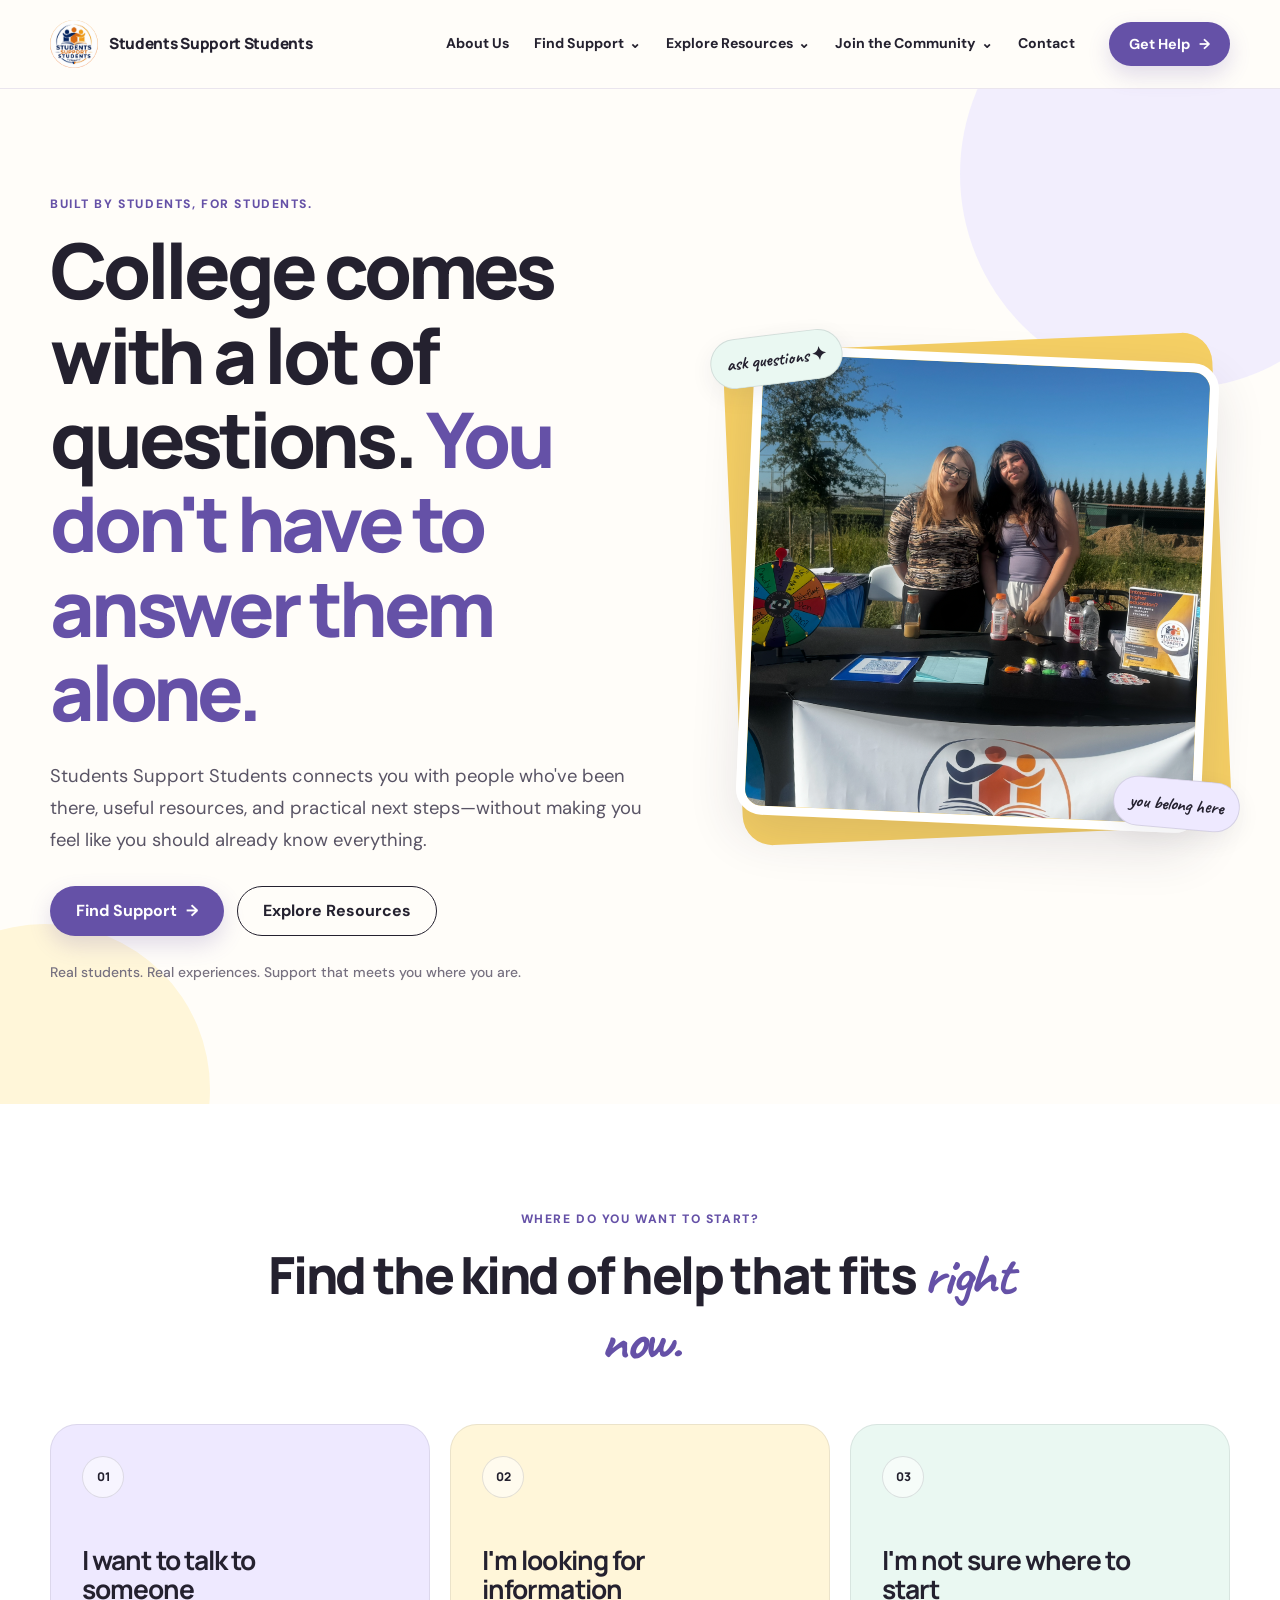
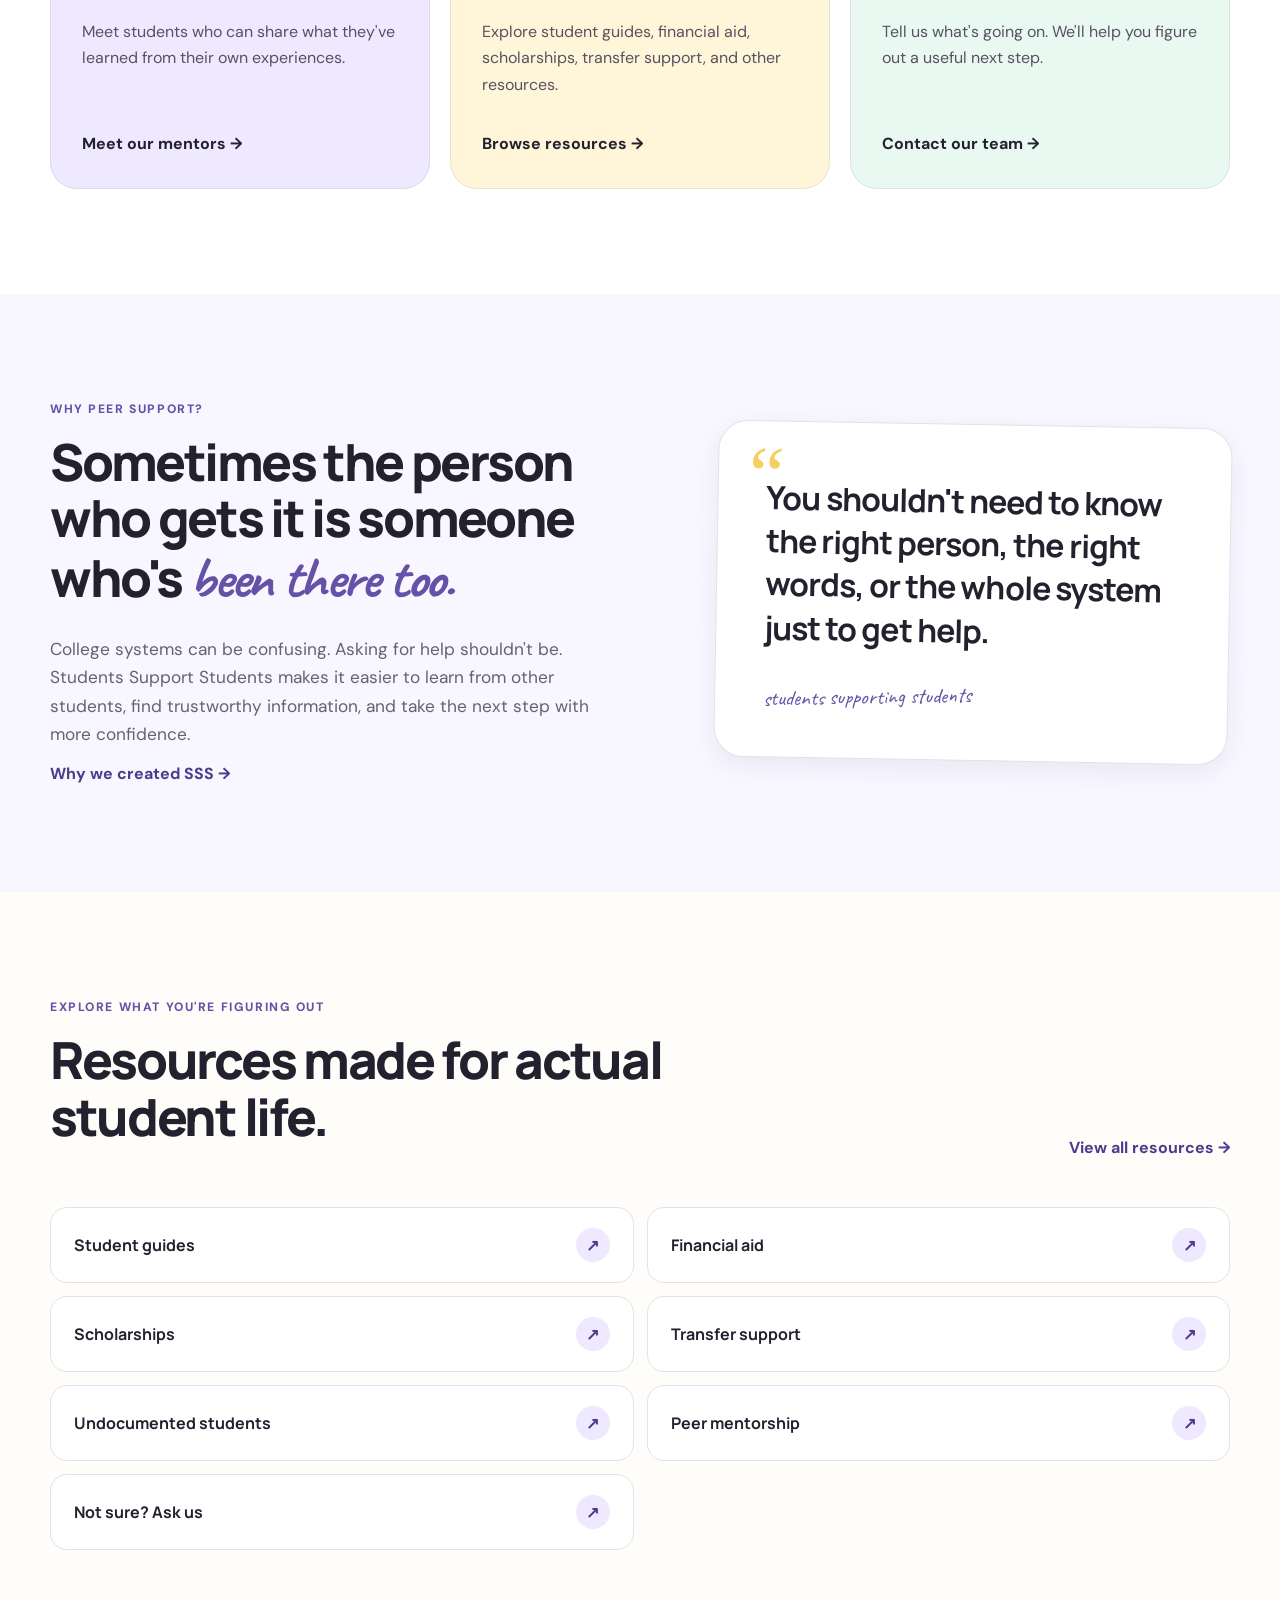
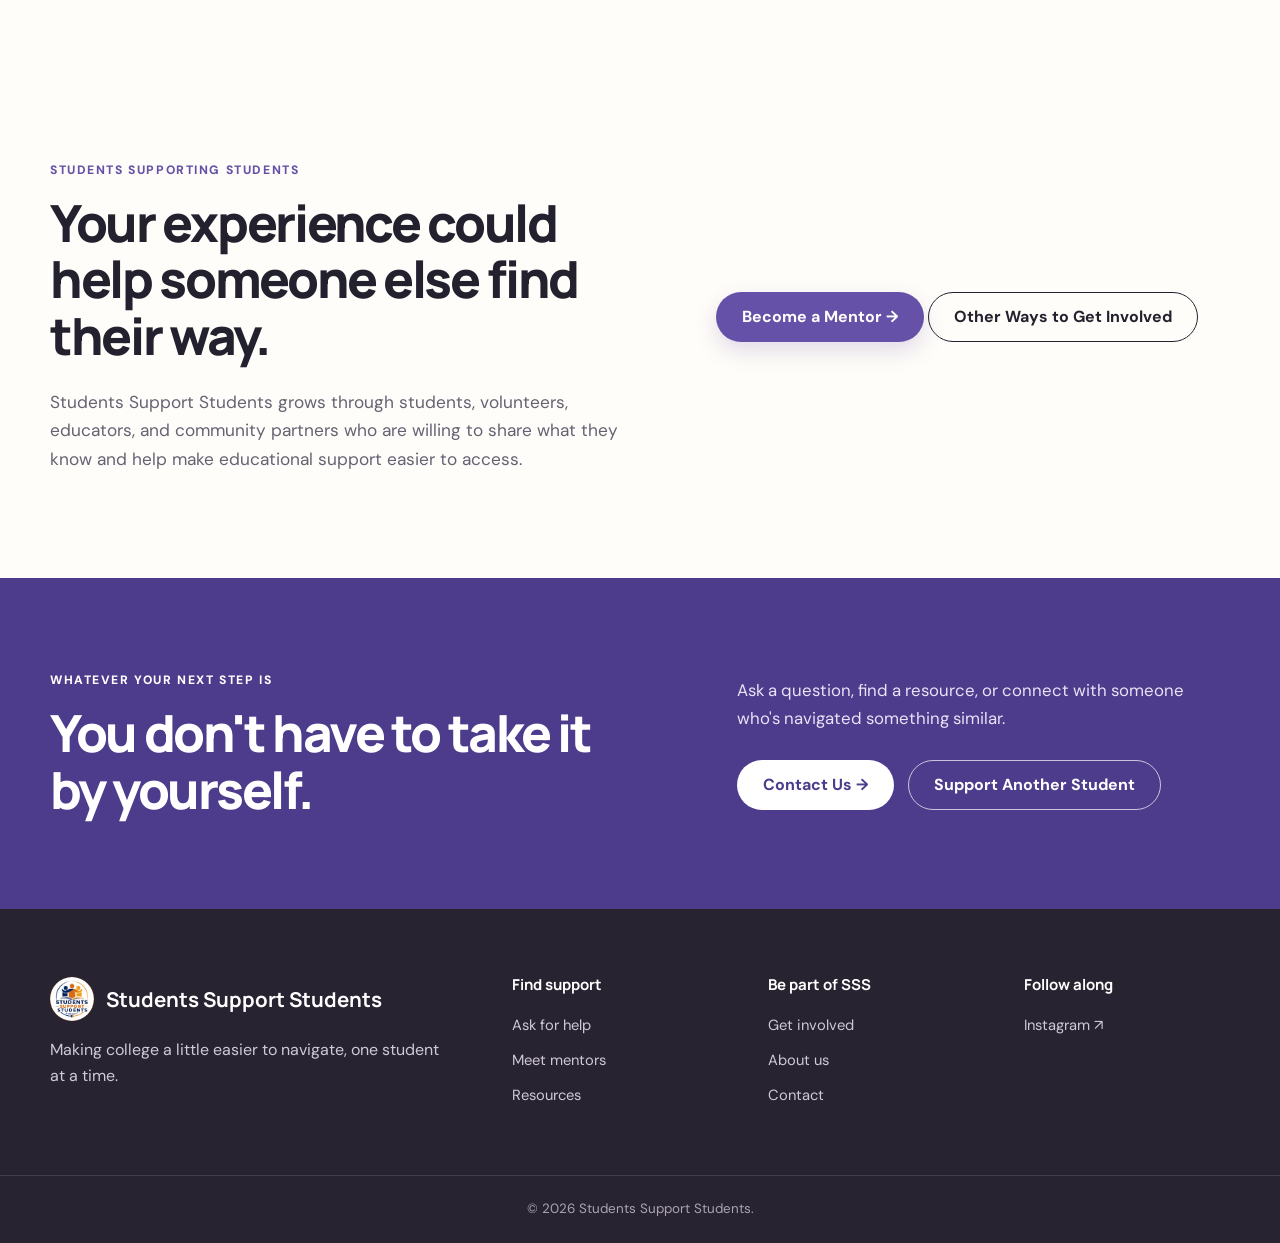
==== commit e7747131: "Update index.html" ====
--- a/index.html
+++ b/index.html
@@ -1,6 +1,225 @@
-<!DOCTYPE html><html lang="en"><head><meta charset="UTF-8"><meta name="viewport" content="width=device-width,initial-scale=1.0"><meta name="description" content="Students Support Students connects students with peer support, practical resources, and people who have been there before."><title>Students Support Students | Find your next step</title><link rel="stylesheet" href="css/style.css"><link rel="stylesheet" href="css/home.css"></head><body><header class="site-header"></header><main>
-<section class="hero"><div class="hero-content container"><div class="hero-text"><p class="eyebrow">Built by students, for students.</p><h1>College comes with a lot of questions. <span>You don't have to answer them alone.</span></h1><p class="hero-description">Students Support Students connects you with people who've been there, useful resources, and practical next steps—without making you feel like you should already know everything.</p><div class="hero-buttons"><a href="get-help.html" class="button button-primary">Find support <span aria-hidden="true">→</span></a><a href="resources.html" class="button button-secondary">Explore resources</a></div><p class="hero-note">Real students. Real experiences. Support that meets you where you are.</p></div><div class="hero-image-wrap"><div class="hero-image"><img src="images/tabling.png" alt="Students Support Students tabling and connecting with students"></div><div class="hero-sticker sticker-one">ask questions ✦</div><div class="hero-sticker sticker-two">you belong here</div></div></div></section>
-<section class="quick-paths section"><div class="container"><div class="section-heading centered-heading"><p class="eyebrow">Where do you want to start?</p><h2>Find the kind of help that fits <em>right now.</em></h2></div><div class="path-grid"><a class="path-card path-purple" href="mentors.html"><span class="path-number">01</span><h3>I want to talk to someone</h3><p>Meet students who can share what they've learned from their own experiences.</p><span class="path-link">Meet our mentors →</span></a><a class="path-card path-yellow" href="resources.html"><span class="path-number">02</span><h3>I'm looking for information</h3><p>Explore resources for college, financial aid, opportunities, and everything in between.</p><span class="path-link">Browse resources →</span></a><a class="path-card path-mint" href="get-help.html"><span class="path-number">03</span><h3>I'm not sure where to start</h3><p>Tell us what's going on. We'll help you figure out a useful next step.</p><span class="path-link">Ask for support →</span></a></div></div></section>
-<section class="peer-support section"><div class="container peer-grid"><div class="peer-copy"><p class="eyebrow">Why peer support?</p><h2>Sometimes the person who gets it is someone who's <em>been there too.</em></h2><p>College systems can be confusing. Asking for help shouldn't be. SSS makes it easier to learn from other students, find trustworthy information, and take the next step with more confidence.</p><a href="about.html" class="text-link">Why we created SSS</a></div><div class="peer-quote" aria-label="Students Support Students belief"><span class="quote-mark">“</span><p>You shouldn't need to know the right person, the right words, or the whole system just to get help.</p><span class="scribble">students supporting students</span></div></div></section>
-<section class="resource-preview section"><div class="container"><div class="resource-heading-row"><div class="section-heading"><p class="eyebrow">Explore by what you're figuring out</p><h2>A resource library made for actual student life.</h2></div><a href="resources.html" class="text-link">View all resources</a></div><div class="topic-grid"><a href="resources.html#financial-aid" class="topic-pill">Financial aid <span>↗</span></a><a href="resources.html#scholarships" class="topic-pill">Scholarships <span>↗</span></a><a href="resources.html#transfer-support" class="topic-pill">Transfer support <span>↗</span></a><a href="resources.html#undocumented-students" class="topic-pill">Undocumented students <span>↗</span></a><a href="mentors.html" class="topic-pill">Peer mentorship <span>↗</span></a><a href="get-help.html" class="topic-pill">Not sure? Ask us <span>↗</span></a></div></div></section>
-<section class="final-cta"><div class="container final-cta-grid"><div><p class="eyebrow">Whatever your next step is</p><h2>You don't have to take it by yourself.</h2></div><div class="final-cta-copy"><p>Ask a question, find a resource, or connect with someone who's navigated something similar.</p><div class="cta-buttons"><a href="get-help.html" class="button button-light">Get support →</a><a href="get-involved.html" class="button button-outline-light">Support another student</a></div></div></div></section></main><footer class="site-footer"></footer><script src="js/script.js"></script></body></html>+<!DOCTYPE html>
+<html lang="en">
+<head>
+  <meta charset="UTF-8">
+  <meta name="viewport" content="width=device-width, initial-scale=1.0">
+  <meta name="description" content="Students Support Students connects students with peer mentorship, practical resources, student guides, and support from people who have been there before.">
+  <title>Students Support Students | Find Your Next Step</title>
+  <link rel="stylesheet" href="css/style.css">
+  <link rel="stylesheet" href="css/home.css">
+</head>
+
+<body>
+
+<!-- HEADER -->
+<header class="site-header">
+  <nav class="navbar container">
+    <a href="index.html" class="logo">
+      <img src="images/logo.png" alt="Students Support Students logo">
+      <span>Students Support Students</span>
+    </a>
+
+    <ul class="nav-links">
+      <li><a href="index.html" class="active">Home</a></li>
+      <li><a href="about.html">Who We Are</a></li>
+      <li><a href="how-we-help.html">How We Help</a></li>
+      <li><a href="resources.html">Resources</a></li>
+      <li><a href="get-involved.html">Get Involved</a></li>
+    </ul>
+
+    <a href="contact.html" class="nav-button">Contact Us</a>
+  </nav>
+</header>
+
+<main>
+
+<!-- HERO -->
+<section class="hero">
+  <div class="hero-content container">
+    <div class="hero-text">
+      <p class="eyebrow">Built by students, for students.</p>
+      <h1>College comes with a lot of questions. <span>You don't have to answer them alone.</span></h1>
+      <p class="hero-description">Students Support Students connects you with people who've been there, useful resources, and practical next steps—without making you feel like you should already know everything.</p>
+
+      <div class="hero-buttons">
+        <a href="contact.html" class="button button-primary">Find Support <span aria-hidden="true">→</span></a>
+        <a href="resources.html" class="button button-secondary">Explore Resources</a>
+      </div>
+
+      <p class="hero-note">Real students. Real experiences. Support that meets you where you are.</p>
+    </div>
+
+    <div class="hero-image-wrap">
+      <div class="hero-image">
+        <img src="images/tabling.png" alt="Students Support Students tabling and connecting with students">
+      </div>
+      <div class="hero-sticker sticker-one">ask questions ✦</div>
+      <div class="hero-sticker sticker-two">you belong here</div>
+    </div>
+  </div>
+</section>
+
+<!-- QUICK PATHS -->
+<section class="quick-paths section">
+  <div class="container">
+    <div class="section-heading centered-heading">
+      <p class="eyebrow">Where do you want to start?</p>
+      <h2>Find the kind of help that fits <em>right now.</em></h2>
+    </div>
+
+    <div class="path-grid">
+
+      <a class="path-card path-purple" href="mentors.html">
+        <span class="path-number">01</span>
+        <h3>I want to talk to someone</h3>
+        <p>Meet students who can share what they've learned from their own experiences.</p>
+        <span class="path-link">Meet our mentors →</span>
+      </a>
+
+      <a class="path-card path-yellow" href="resources.html">
+        <span class="path-number">02</span>
+        <h3>I'm looking for information</h3>
+        <p>Explore student guides, financial aid, scholarships, transfer support, and other resources.</p>
+        <span class="path-link">Browse resources →</span>
+      </a>
+
+      <a class="path-card path-mint" href="contact.html">
+        <span class="path-number">03</span>
+        <h3>I'm not sure where to start</h3>
+        <p>Tell us what's going on. We'll help you figure out a useful next step.</p>
+        <span class="path-link">Contact our team →</span>
+      </a>
+
+    </div>
+  </div>
+</section>
+
+<!-- PEER SUPPORT -->
+<section class="peer-support section">
+  <div class="container peer-grid">
+
+    <div class="peer-copy">
+      <p class="eyebrow">Why peer support?</p>
+      <h2>Sometimes the person who gets it is someone who's <em>been there too.</em></h2>
+      <p>College systems can be confusing. Asking for help shouldn't be. Students Support Students makes it easier to learn from other students, find trustworthy information, and take the next step with more confidence.</p>
+      <a href="about.html" class="text-link">Why we created SSS →</a>
+    </div>
+
+    <div class="peer-quote" aria-label="Students Support Students belief">
+      <span class="quote-mark">“</span>
+      <p>You shouldn't need to know the right person, the right words, or the whole system just to get help.</p>
+      <span class="scribble">students supporting students</span>
+    </div>
+
+  </div>
+</section>
+
+<!-- RESOURCE PREVIEW -->
+<section class="resource-preview section">
+  <div class="container">
+
+    <div class="resource-heading-row">
+      <div class="section-heading">
+        <p class="eyebrow">Explore what you're figuring out</p>
+        <h2>Resources made for actual student life.</h2>
+      </div>
+      <a href="resources.html" class="text-link">View all resources →</a>
+    </div>
+
+    <div class="topic-grid">
+      <a href="resources.html#student-guides" class="topic-pill">Student guides <span>↗</span></a>
+      <a href="resources.html#financial-aid" class="topic-pill">Financial aid <span>↗</span></a>
+      <a href="resources.html#scholarships" class="topic-pill">Scholarships <span>↗</span></a>
+      <a href="resources.html#transfer-support" class="topic-pill">Transfer support <span>↗</span></a>
+      <a href="resources.html#undocumented-students" class="topic-pill">Undocumented students <span>↗</span></a>
+      <a href="mentors.html" class="topic-pill">Peer mentorship <span>↗</span></a>
+      <a href="contact.html" class="topic-pill">Not sure? Ask us <span>↗</span></a>
+    </div>
+
+  </div>
+</section>
+
+<!-- GET INVOLVED PREVIEW -->
+<section class="home-involvement section">
+  <div class="container peer-grid">
+
+    <div class="peer-copy">
+      <p class="eyebrow">Students supporting students</p>
+      <h2>Your experience could help someone else find their way.</h2>
+      <p>Students Support Students grows through students, volunteers, educators, and community partners who are willing to share what they know and help make educational support easier to access.</p>
+    </div>
+
+    <div class="home-involvement-actions">
+      <a href="get-involved.html#become-a-mentor" class="button button-primary">Become a Mentor →</a>
+      <a href="get-involved.html" class="button button-secondary">Other Ways to Get Involved</a>
+    </div>
+
+  </div>
+</section>
+
+<!-- FINAL CTA -->
+<section class="final-cta">
+  <div class="container final-cta-grid">
+
+    <div>
+      <p class="eyebrow">Whatever your next step is</p>
+      <h2>You don't have to take it by yourself.</h2>
+    </div>
+
+    <div class="final-cta-copy">
+      <p>Ask a question, find a resource, or connect with someone who's navigated something similar.</p>
+
+      <div class="cta-buttons">
+        <a href="contact.html" class="button button-light">Contact Us →</a>
+        <a href="get-involved.html" class="button button-outline-light">Support Another Student</a>
+      </div>
+    </div>
+
+  </div>
+</section>
+
+</main>
+
+<!-- FOOTER -->
+<footer class="site-footer">
+  <div class="container footer-content">
+
+    <div class="footer-brand">
+      <h3>Students Support Students</h3>
+      <p>Empowering students through mentorship, educational resources, and community support.</p>
+    </div>
+
+    <div class="footer-links">
+      <h4>Who We Are</h4>
+      <a href="about.html#mission">Our Mission</a>
+      <a href="mentors.html">Our Mentors</a>
+      <a href="executive-board.html">Executive Board</a>
+    </div>
+
+    <div class="footer-links">
+      <h4>Explore</h4>
+      <a href="how-we-help.html">How We Help</a>
+      <a href="resources.html">Resources</a>
+      <a href="get-involved.html">Get Involved</a>
+      <a href="contact.html">Contact Us</a>
+    </div>
+
+    <div class="footer-links">
+      <h4>Connect</h4>
+      <a href="https://www.instagram.com/students_support_students/" target="_blank" rel="noopener noreferrer">Instagram</a>
+      <a href="https://www.tiktok.com/@studentssupportstudents" target="_blank" rel="noopener noreferrer">TikTok</a>
+      <a href="mailto:studentsupportquestions@gmail.com">Email Us</a>
+    </div>
+
+  </div>
+
+  <div class="footer-bottom">
+    <div class="container">
+      <p>© 2026 Students Support Students. All rights reserved.</p>
+    </div>
+  </div>
+</footer>
+
+<script src="js/script.js"></script>
+</body>
+</html>
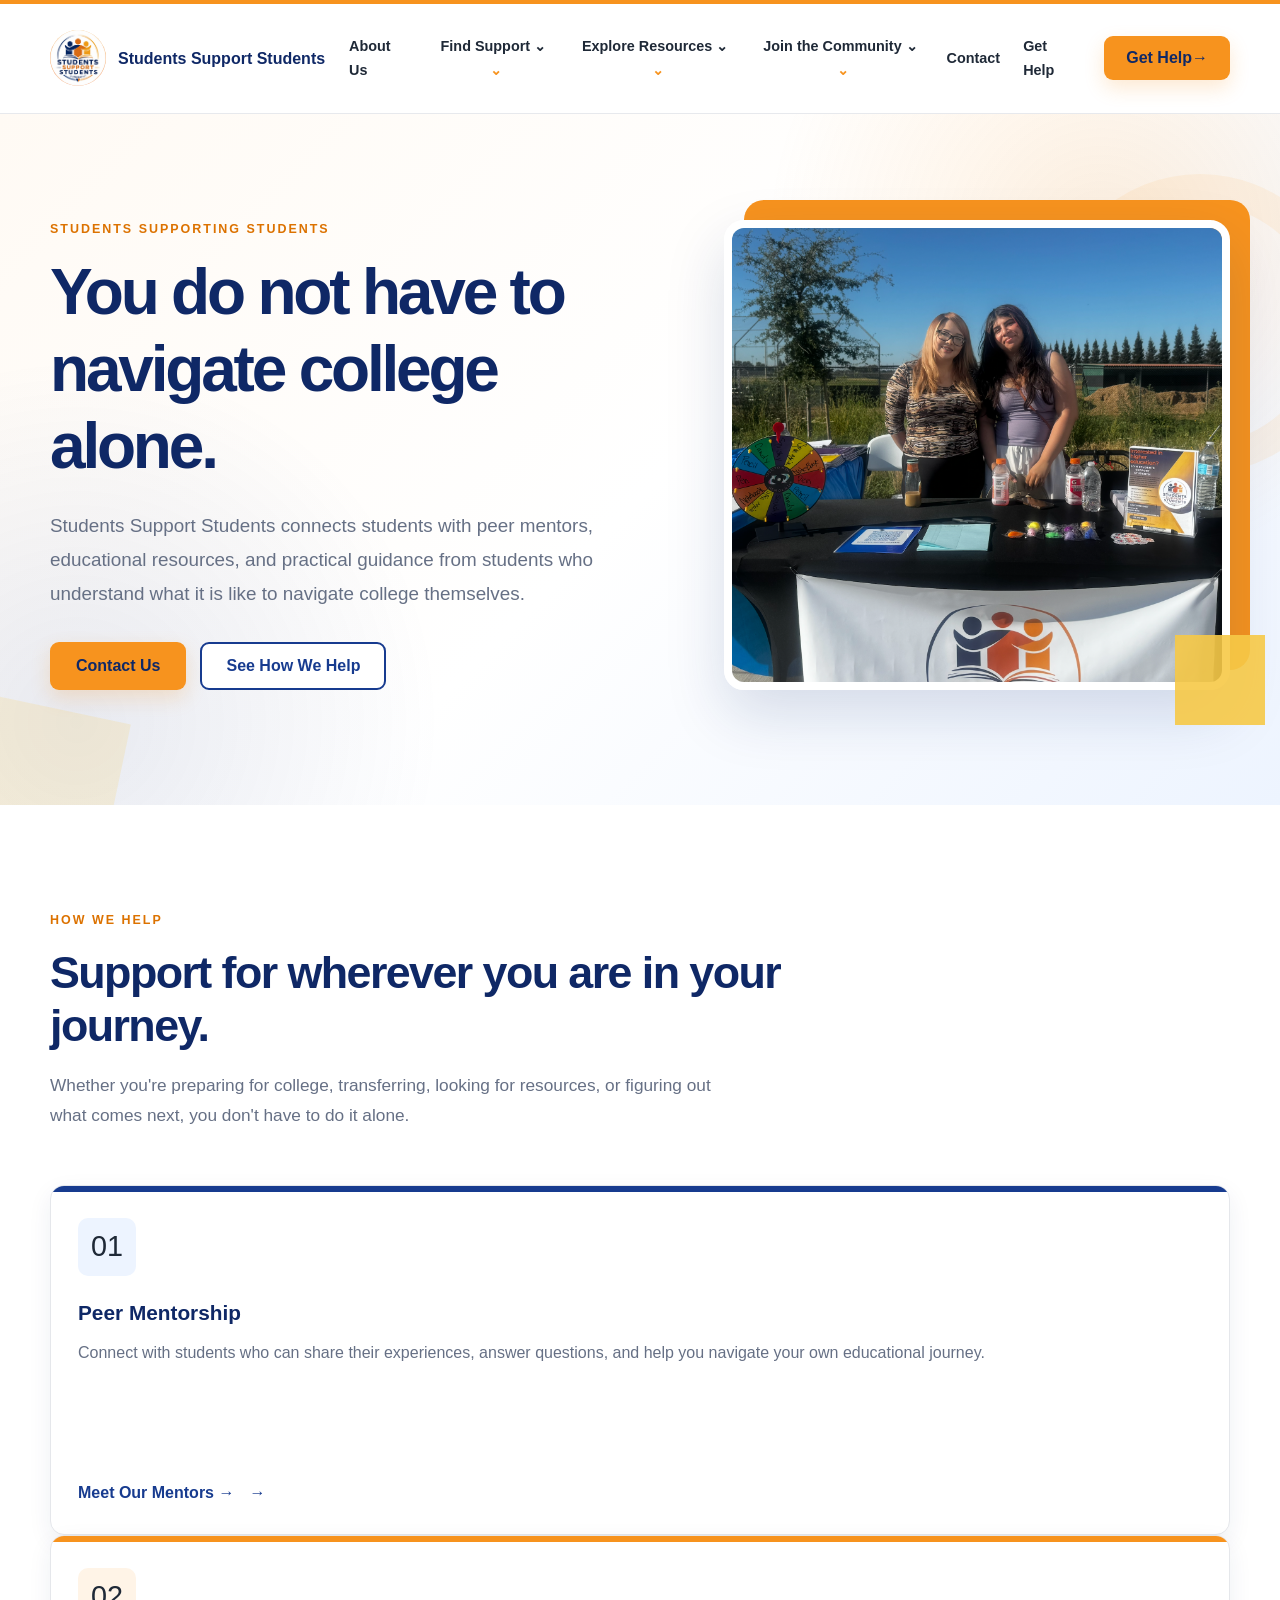
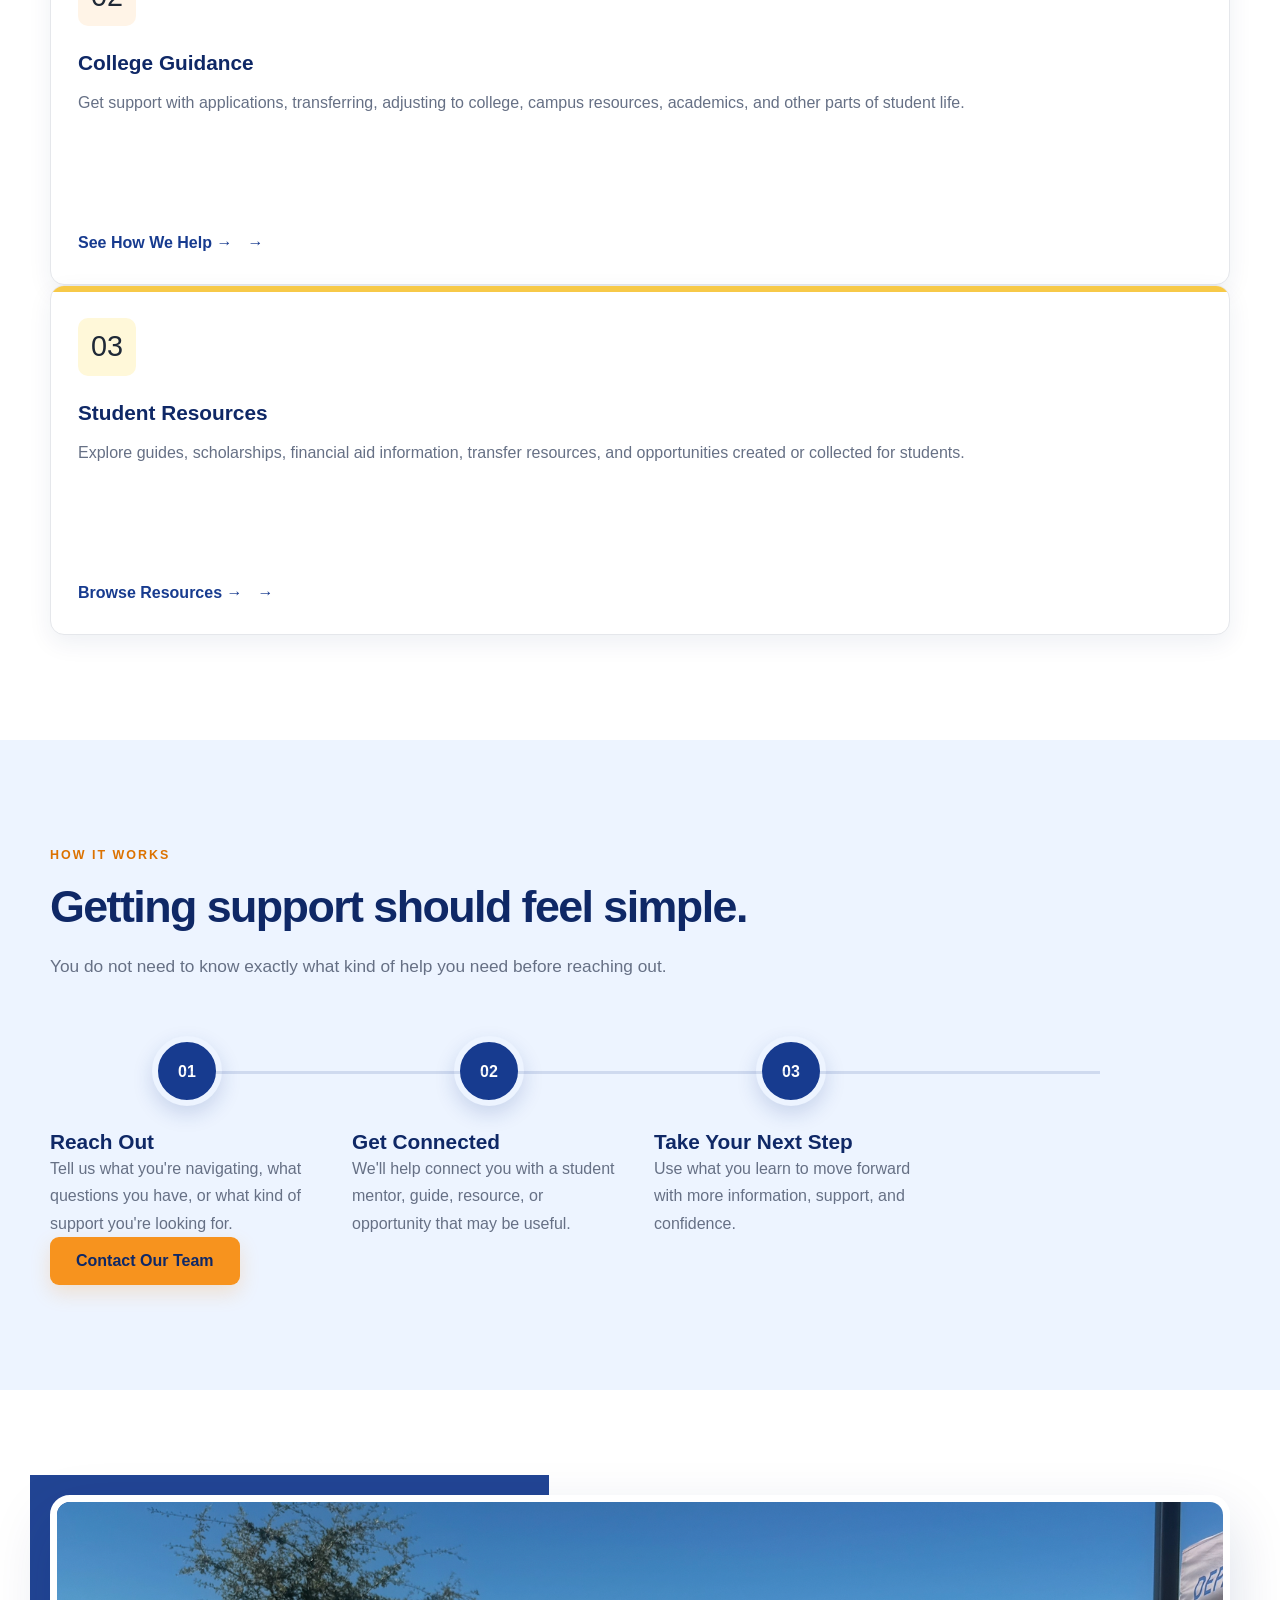
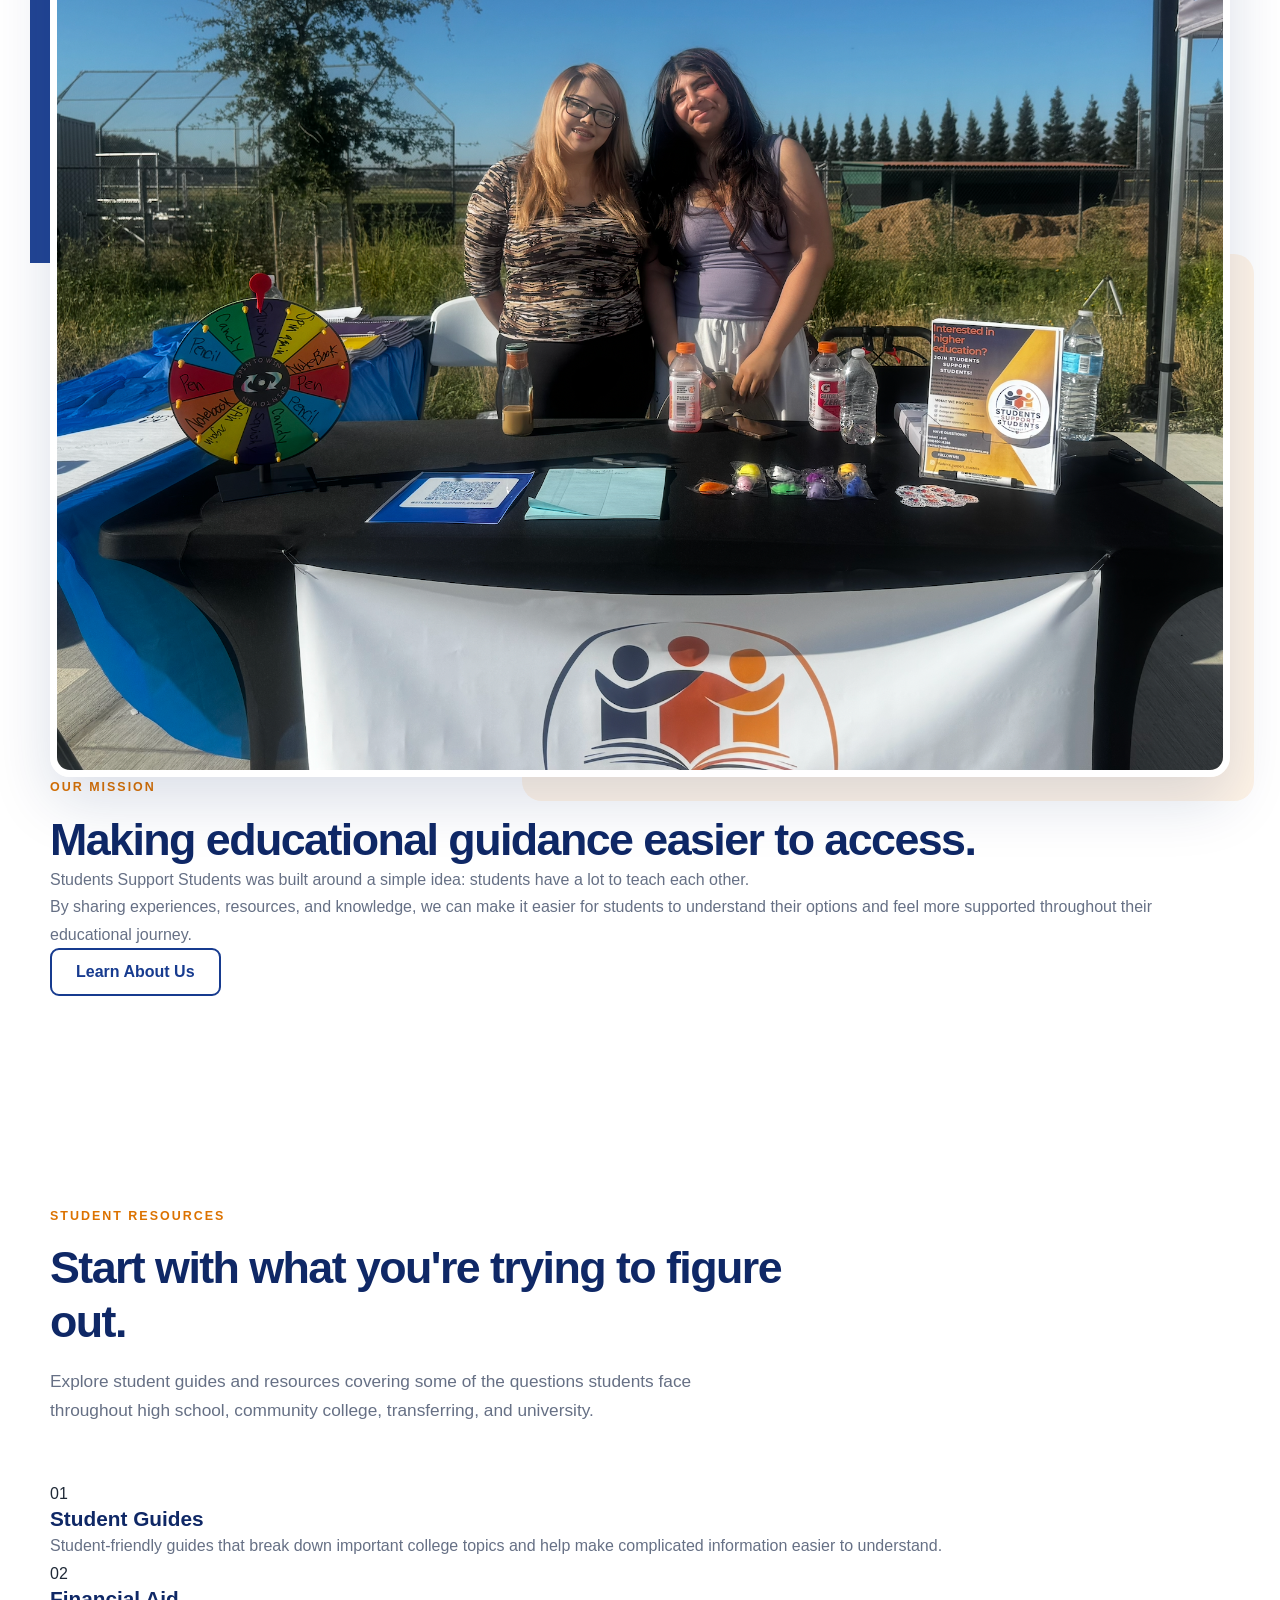
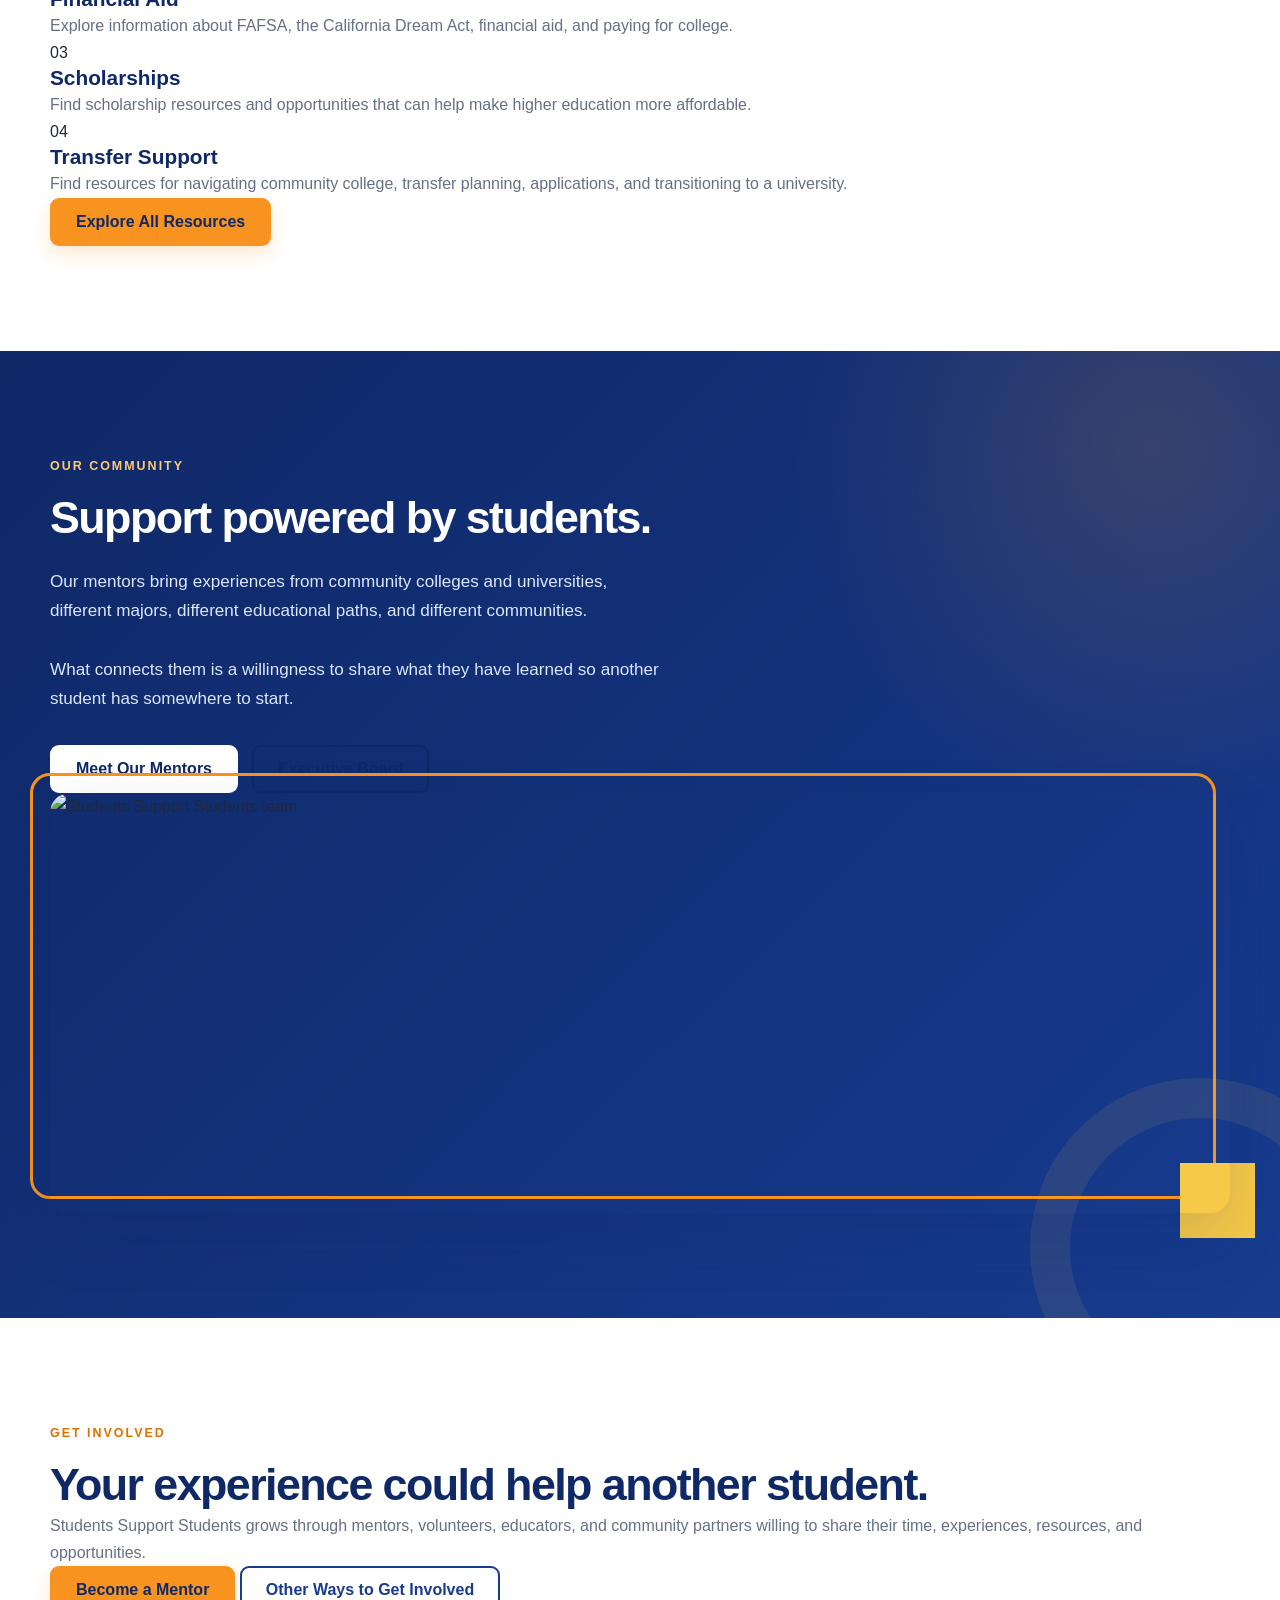
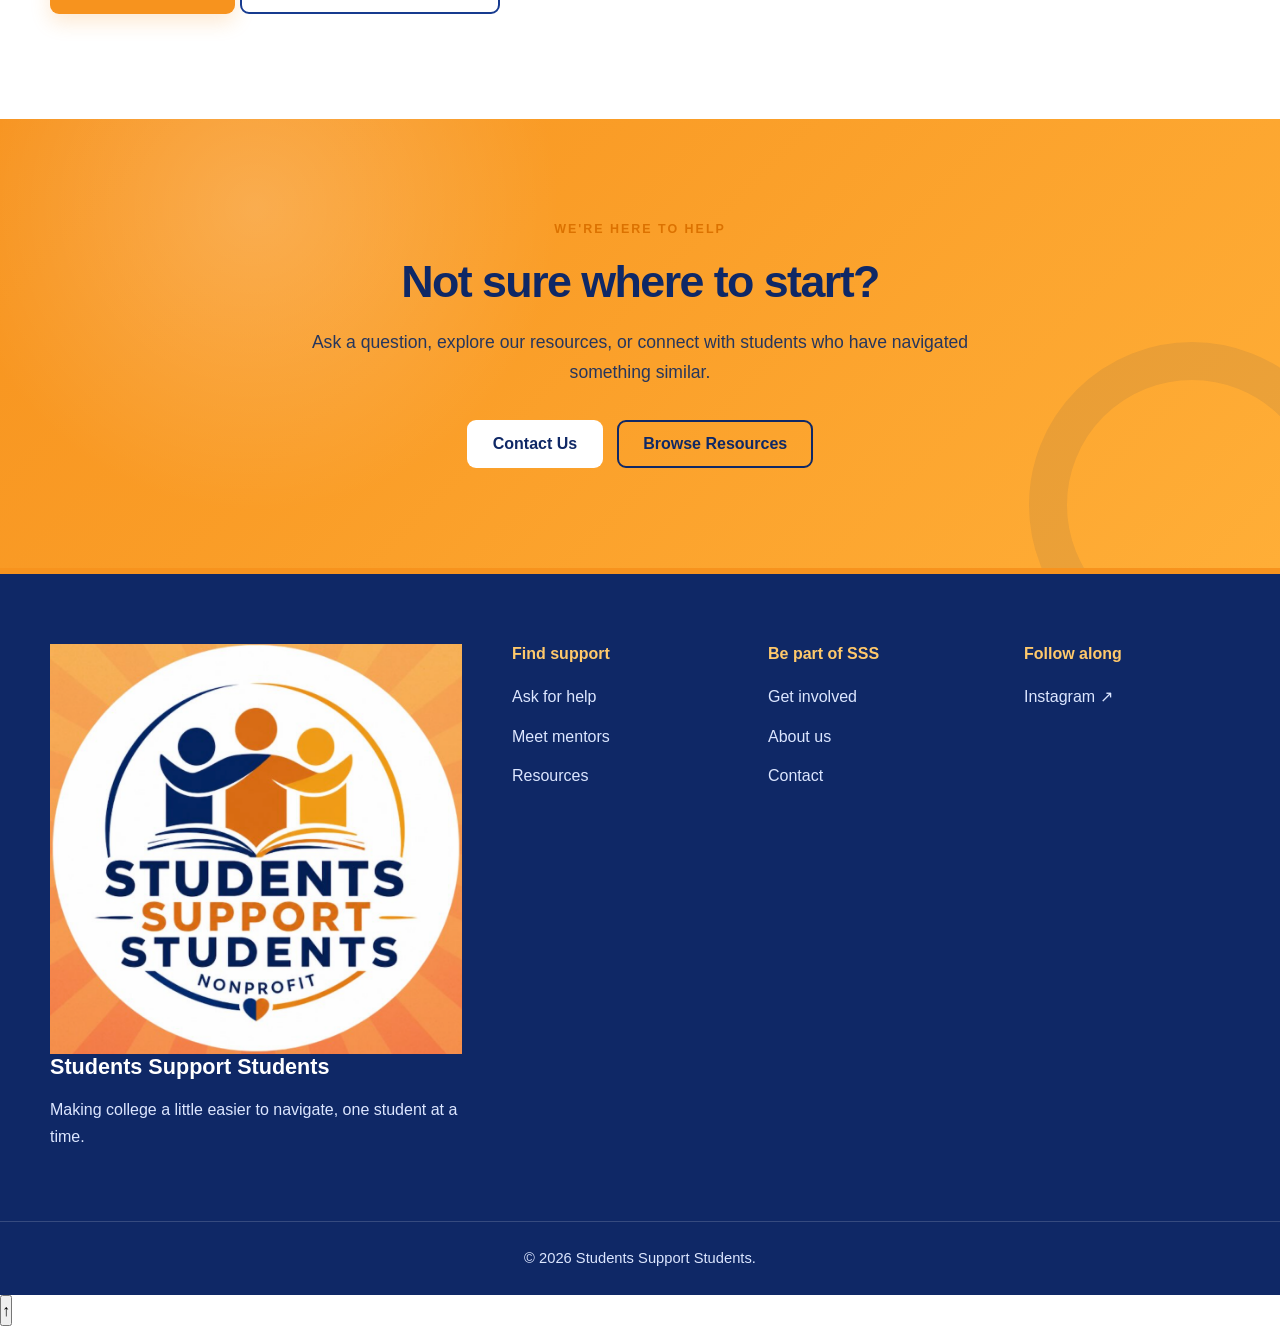
==== commit 84817e42: "Update HTML structure and content for clarity" ====
--- a/index.html
+++ b/index.html
@@ -3,8 +3,8 @@
 <head>
   <meta charset="UTF-8">
   <meta name="viewport" content="width=device-width, initial-scale=1.0">
-  <meta name="description" content="Students Support Students connects students with peer mentorship, practical resources, student guides, and support from people who have been there before.">
-  <title>Students Support Students | Find Your Next Step</title>
+  <meta name="description" content="Students Support Students connects students with peer mentorship, educational resources, student guides, and support throughout their educational journey.">
+  <title>Students Support Students | Student Mentorship & Resources</title>
   <link rel="stylesheet" href="css/style.css">
   <link rel="stylesheet" href="css/home.css">
 </head>
@@ -13,22 +13,62 @@
 
 <!-- HEADER -->
 <header class="site-header">
-  <nav class="navbar container">
+  <div class="container navbar">
     <a href="index.html" class="logo">
       <img src="images/logo.png" alt="Students Support Students logo">
       <span>Students Support Students</span>
     </a>
 
+    <button class="menu-button" aria-label="Open navigation menu">
+      <span></span><span></span><span></span>
+    </button>
+
     <ul class="nav-links">
       <li><a href="index.html" class="active">Home</a></li>
-      <li><a href="about.html">Who We Are</a></li>
-      <li><a href="how-we-help.html">How We Help</a></li>
-      <li><a href="resources.html">Resources</a></li>
-      <li><a href="get-involved.html">Get Involved</a></li>
+
+      <li class="nav-dropdown">
+        <button class="dropdown-toggle">Who We Are</button>
+        <ul class="dropdown-menu">
+          <li><a href="about.html#mission">Our Mission</a></li>
+          <li><a href="mentors.html">Meet Our Mentors</a></li>
+          <li><a href="executive-board.html">Executive Board</a></li>
+        </ul>
+      </li>
+
+      <li class="nav-dropdown">
+        <button class="dropdown-toggle">How We Help</button>
+        <ul class="dropdown-menu">
+          <li><a href="how-we-help.html#mentorship">Mentorship</a></li>
+          <li><a href="how-we-help.html#college-guidance">College Guidance</a></li>
+          <li><a href="how-we-help.html#academic-support">Academic Support</a></li>
+          <li><a href="how-we-help.html#career-support">Career Support</a></li>
+        </ul>
+      </li>
+
+      <li class="nav-dropdown">
+        <button class="dropdown-toggle">Resources</button>
+        <ul class="dropdown-menu">
+          <li><a href="resources.html#student-guides">Student Guides</a></li>
+          <li><a href="resources.html#financial-aid">Financial Aid</a></li>
+          <li><a href="resources.html#scholarships">Scholarships</a></li>
+          <li><a href="resources.html#transfer-support">Transfer Support</a></li>
+          <li><a href="resources.html#undocumented-students">Undocumented Students</a></li>
+          <li><a href="resources.html">View All Resources</a></li>
+        </ul>
+      </li>
+
+      <li class="nav-dropdown">
+        <button class="dropdown-toggle">Get Involved</button>
+        <ul class="dropdown-menu">
+          <li><a href="get-involved.html#become-a-mentor">Become a Mentor</a></li>
+          <li><a href="get-involved.html#volunteer">Volunteer</a></li>
+          <li><a href="get-involved.html#partner">Partner With Us</a></li>
+        </ul>
+      </li>
     </ul>
 
     <a href="contact.html" class="nav-button">Contact Us</a>
-  </nav>
+  </div>
 </header>
 
 <main>
@@ -36,121 +76,210 @@
 <!-- HERO -->
 <section class="hero">
   <div class="hero-content container">
+
     <div class="hero-text">
-      <p class="eyebrow">Built by students, for students.</p>
-      <h1>College comes with a lot of questions. <span>You don't have to answer them alone.</span></h1>
-      <p class="hero-description">Students Support Students connects you with people who've been there, useful resources, and practical next steps—without making you feel like you should already know everything.</p>
+      <p class="section-label">Students Supporting Students</p>
+      <h1>You do not have to navigate college alone.</h1>
+
+      <p class="hero-description">
+        Students Support Students connects students with peer mentors, educational resources, and practical guidance from students who understand what it is like to navigate college themselves.
+      </p>
 
       <div class="hero-buttons">
-        <a href="contact.html" class="button button-primary">Find Support <span aria-hidden="true">→</span></a>
-        <a href="resources.html" class="button button-secondary">Explore Resources</a>
+        <a href="contact.html" class="button button-primary">Contact Us</a>
+        <a href="how-we-help.html" class="button button-secondary">See How We Help</a>
       </div>
-
-      <p class="hero-note">Real students. Real experiences. Support that meets you where you are.</p>
     </div>
 
     <div class="hero-image-wrap">
       <div class="hero-image">
-        <img src="images/tabling.png" alt="Students Support Students tabling and connecting with students">
+        <img src="images/tabling.png" alt="Students Support Students connecting with students at a community event">
       </div>
-      <div class="hero-sticker sticker-one">ask questions ✦</div>
-      <div class="hero-sticker sticker-two">you belong here</div>
-    </div>
-  </div>
-</section>
-
-<!-- QUICK PATHS -->
-<section class="quick-paths section">
+    </div>
+
+  </div>
+</section>
+
+<!-- HOW WE HELP -->
+<section class="services section">
   <div class="container">
-    <div class="section-heading centered-heading">
-      <p class="eyebrow">Where do you want to start?</p>
-      <h2>Find the kind of help that fits <em>right now.</em></h2>
-    </div>
-
-    <div class="path-grid">
-
-      <a class="path-card path-purple" href="mentors.html">
-        <span class="path-number">01</span>
-        <h3>I want to talk to someone</h3>
-        <p>Meet students who can share what they've learned from their own experiences.</p>
-        <span class="path-link">Meet our mentors →</span>
+
+    <div class="section-heading">
+      <p class="section-label">How We Help</p>
+      <h2>Support for wherever you are in your journey.</h2>
+      <p>Whether you're preparing for college, transferring, looking for resources, or figuring out what comes next, you don't have to do it alone.</p>
+    </div>
+
+    <div class="services-grid">
+
+      <article class="service-card">
+        <div class="service-icon">01</div>
+        <h3>Peer Mentorship</h3>
+        <p>Connect with students who can share their experiences, answer questions, and help you navigate your own educational journey.</p>
+        <a href="mentors.html" class="text-link">Meet Our Mentors →</a>
+      </article>
+
+      <article class="service-card">
+        <div class="service-icon">02</div>
+        <h3>College Guidance</h3>
+        <p>Get support with applications, transferring, adjusting to college, campus resources, academics, and other parts of student life.</p>
+        <a href="how-we-help.html" class="text-link">See How We Help →</a>
+      </article>
+
+      <article class="service-card">
+        <div class="service-icon">03</div>
+        <h3>Student Resources</h3>
+        <p>Explore guides, scholarships, financial aid information, transfer resources, and opportunities created or collected for students.</p>
+        <a href="resources.html" class="text-link">Browse Resources →</a>
+      </article>
+
+    </div>
+  </div>
+</section>
+
+<!-- HOW IT WORKS -->
+<section class="how-it-works section">
+  <div class="container">
+
+    <div class="section-heading">
+      <p class="section-label">How It Works</p>
+      <h2>Getting support should feel simple.</h2>
+      <p>You do not need to know exactly what kind of help you need before reaching out.</p>
+    </div>
+
+    <div class="steps-grid">
+
+      <article class="step">
+        <div class="step-number">01</div>
+        <h3>Reach Out</h3>
+        <p>Tell us what you're navigating, what questions you have, or what kind of support you're looking for.</p>
+      </article>
+
+      <article class="step">
+        <div class="step-number">02</div>
+        <h3>Get Connected</h3>
+        <p>We'll help connect you with a student mentor, guide, resource, or opportunity that may be useful.</p>
+      </article>
+
+      <article class="step">
+        <div class="step-number">03</div>
+        <h3>Take Your Next Step</h3>
+        <p>Use what you learn to move forward with more information, support, and confidence.</p>
+      </article>
+
+    </div>
+
+    <div class="section-action">
+      <a href="contact.html" class="button button-primary">Contact Our Team</a>
+    </div>
+
+  </div>
+</section>
+
+<!-- MISSION -->
+<section class="mission-preview section">
+  <div class="container mission-grid">
+
+    <div class="mission-image">
+      <img src="images/tabling.png" alt="Students Support Students student outreach">
+    </div>
+
+    <div class="mission-copy">
+      <p class="section-label">Our Mission</p>
+      <h2>Making educational guidance easier to access.</h2>
+
+      <p>Students Support Students was built around a simple idea: students have a lot to teach each other.</p>
+
+      <p>By sharing experiences, resources, and knowledge, we can make it easier for students to understand their options and feel more supported throughout their educational journey.</p>
+
+      <a href="about.html#mission" class="button button-secondary">Learn About Us</a>
+    </div>
+
+  </div>
+</section>
+
+<!-- STUDENT GUIDES -->
+<section class="home-resources section">
+  <div class="container">
+
+    <div class="section-heading">
+      <p class="section-label">Student Resources</p>
+      <h2>Start with what you're trying to figure out.</h2>
+      <p>Explore student guides and resources covering some of the questions students face throughout high school, community college, transferring, and university.</p>
+    </div>
+
+    <div class="resource-home-grid">
+
+      <a href="resources.html#student-guides" class="resource-home-card">
+        <span>01</span>
+        <h3>Student Guides</h3>
+        <p>Student-friendly guides that break down important college topics and help make complicated information easier to understand.</p>
       </a>
 
-      <a class="path-card path-yellow" href="resources.html">
-        <span class="path-number">02</span>
-        <h3>I'm looking for information</h3>
-        <p>Explore student guides, financial aid, scholarships, transfer support, and other resources.</p>
-        <span class="path-link">Browse resources →</span>
+      <a href="resources.html#financial-aid" class="resource-home-card">
+        <span>02</span>
+        <h3>Financial Aid</h3>
+        <p>Explore information about FAFSA, the California Dream Act, financial aid, and paying for college.</p>
       </a>
 
-      <a class="path-card path-mint" href="contact.html">
-        <span class="path-number">03</span>
-        <h3>I'm not sure where to start</h3>
-        <p>Tell us what's going on. We'll help you figure out a useful next step.</p>
-        <span class="path-link">Contact our team →</span>
+      <a href="resources.html#scholarships" class="resource-home-card">
+        <span>03</span>
+        <h3>Scholarships</h3>
+        <p>Find scholarship resources and opportunities that can help make higher education more affordable.</p>
       </a>
 
-    </div>
-  </div>
-</section>
-
-<!-- PEER SUPPORT -->
-<section class="peer-support section">
-  <div class="container peer-grid">
-
-    <div class="peer-copy">
-      <p class="eyebrow">Why peer support?</p>
-      <h2>Sometimes the person who gets it is someone who's <em>been there too.</em></h2>
-      <p>College systems can be confusing. Asking for help shouldn't be. Students Support Students makes it easier to learn from other students, find trustworthy information, and take the next step with more confidence.</p>
-      <a href="about.html" class="text-link">Why we created SSS →</a>
-    </div>
-
-    <div class="peer-quote" aria-label="Students Support Students belief">
-      <span class="quote-mark">“</span>
-      <p>You shouldn't need to know the right person, the right words, or the whole system just to get help.</p>
-      <span class="scribble">students supporting students</span>
-    </div>
-
-  </div>
-</section>
-
-<!-- RESOURCE PREVIEW -->
-<section class="resource-preview section">
-  <div class="container">
-
-    <div class="resource-heading-row">
-      <div class="section-heading">
-        <p class="eyebrow">Explore what you're figuring out</p>
-        <h2>Resources made for actual student life.</h2>
+      <a href="resources.html#transfer-support" class="resource-home-card">
+        <span>04</span>
+        <h3>Transfer Support</h3>
+        <p>Find resources for navigating community college, transfer planning, applications, and transitioning to a university.</p>
+      </a>
+
+    </div>
+
+    <div class="section-action">
+      <a href="resources.html" class="button button-primary">Explore All Resources</a>
+    </div>
+
+  </div>
+</section>
+
+<!-- OUR COMMUNITY -->
+<section class="team-preview section">
+  <div class="container team-preview-grid">
+
+    <div class="team-preview-copy">
+      <p class="section-label">Our Community</p>
+      <h2>Support powered by students.</h2>
+
+      <p>Our mentors bring experiences from community colleges and universities, different majors, different educational paths, and different communities.</p>
+
+      <p>What connects them is a willingness to share what they have learned so another student has somewhere to start.</p>
+
+      <div class="hero-buttons">
+        <a href="mentors.html" class="button button-light">Meet Our Mentors</a>
+        <a href="executive-board.html" class="button button-outline-light">Executive Board</a>
       </div>
-      <a href="resources.html" class="text-link">View all resources →</a>
-    </div>
-
-    <div class="topic-grid">
-      <a href="resources.html#student-guides" class="topic-pill">Student guides <span>↗</span></a>
-      <a href="resources.html#financial-aid" class="topic-pill">Financial aid <span>↗</span></a>
-      <a href="resources.html#scholarships" class="topic-pill">Scholarships <span>↗</span></a>
-      <a href="resources.html#transfer-support" class="topic-pill">Transfer support <span>↗</span></a>
-      <a href="resources.html#undocumented-students" class="topic-pill">Undocumented students <span>↗</span></a>
-      <a href="mentors.html" class="topic-pill">Peer mentorship <span>↗</span></a>
-      <a href="contact.html" class="topic-pill">Not sure? Ask us <span>↗</span></a>
-    </div>
-
-  </div>
-</section>
-
-<!-- GET INVOLVED PREVIEW -->
+    </div>
+
+    <div class="team-preview-image">
+      <img src="images/team.png" alt="Students Support Students team">
+    </div>
+
+  </div>
+</section>
+
+<!-- GET INVOLVED -->
 <section class="home-involvement section">
-  <div class="container peer-grid">
-
-    <div class="peer-copy">
-      <p class="eyebrow">Students supporting students</p>
-      <h2>Your experience could help someone else find their way.</h2>
-      <p>Students Support Students grows through students, volunteers, educators, and community partners who are willing to share what they know and help make educational support easier to access.</p>
-    </div>
-
-    <div class="home-involvement-actions">
-      <a href="get-involved.html#become-a-mentor" class="button button-primary">Become a Mentor →</a>
+  <div class="container involvement-preview-grid">
+
+    <div>
+      <p class="section-label">Get Involved</p>
+      <h2>Your experience could help another student.</h2>
+      <p>Students Support Students grows through mentors, volunteers, educators, and community partners willing to share their time, experiences, resources, and opportunities.</p>
+    </div>
+
+    <div class="involvement-preview-actions">
+      <a href="get-involved.html#become-a-mentor" class="button button-primary">Become a Mentor</a>
       <a href="get-involved.html" class="button button-secondary">Other Ways to Get Involved</a>
     </div>
 
@@ -159,22 +288,15 @@
 
 <!-- FINAL CTA -->
 <section class="final-cta">
-  <div class="container final-cta-grid">
-
-    <div>
-      <p class="eyebrow">Whatever your next step is</p>
-      <h2>You don't have to take it by yourself.</h2>
-    </div>
-
-    <div class="final-cta-copy">
-      <p>Ask a question, find a resource, or connect with someone who's navigated something similar.</p>
-
-      <div class="cta-buttons">
-        <a href="contact.html" class="button button-light">Contact Us →</a>
-        <a href="get-involved.html" class="button button-outline-light">Support Another Student</a>
-      </div>
-    </div>
-
+  <div class="container final-cta-content">
+    <p class="section-label">We're Here to Help</p>
+    <h2>Not sure where to start?</h2>
+    <p>Ask a question, explore our resources, or connect with students who have navigated something similar.</p>
+
+    <div class="cta-buttons">
+      <a href="contact.html" class="button button-light">Contact Us</a>
+      <a href="resources.html" class="button button-outline-light">Browse Resources</a>
+    </div>
   </div>
 </section>
 
--- a/css/style.css
+++ b/css/style.css
@@ -1,11 +1,612 @@
-@import url("https://fonts.googleapis.com/css2?family=DM+Sans:wght@400;500;600;700&family=Manrope:wght@500;600;700;800&family=Caveat:wght@600;700&display=swap");
-:root{--ink:#24212f;--muted:#666273;--purple:#6551a7;--purple-dark:#4d3b8b;--lavender:#eee9ff;--lavender-soft:#f8f6ff;--yellow:#f5cf64;--yellow-soft:#fff6d9;--mint:#b9dfcf;--mint-soft:#eaf8f2;--peach:#f4c7ad;--paper:#fffdf9;--white:#fff;--border:#e5e0eb;--heading-font:"Manrope",sans-serif;--body-font:"DM Sans",sans-serif;--hand-font:"Caveat",cursive;--radius-sm:12px;--radius:22px;--radius-lg:34px;--round:999px;--shadow-sm:0 8px 24px rgba(49,39,77,.07);--shadow:0 20px 50px rgba(49,39,77,.12);--transition:.22s ease;--blue:var(--purple);--dark-blue:var(--ink);--orange:var(--yellow);--dark-orange:var(--purple-dark);--light-blue:var(--lavender-soft);--light-orange:var(--yellow-soft);--cream:var(--paper);--text:var(--ink);--gray:var(--muted);--radius-small:var(--radius-sm);--radius-large:var(--radius-lg);--radius-round:var(--round);--shadow-small:var(--shadow-sm);--shadow-large:var(--shadow)}
-*{margin:0;padding:0;box-sizing:border-box}html{scroll-behavior:smooth}body{min-height:100vh;overflow-x:hidden;background:var(--paper);color:var(--ink);font-family:var(--body-font);line-height:1.65}img{display:block;max-width:100%}a{color:inherit;text-decoration:none}ul{list-style:none}button,input,select,textarea{font:inherit}button{color:inherit}h1,h2,h3,h4{color:var(--ink);font-family:var(--heading-font);line-height:1.1}h1{font-size:clamp(3rem,6vw,5.8rem);font-weight:800;letter-spacing:-.055em}h2{font-size:clamp(2.15rem,4vw,3.8rem);font-weight:800;letter-spacing:-.045em}h3{font-size:1.28rem}p{color:var(--muted)}em{color:var(--purple);font-family:var(--hand-font);font-size:1.14em;font-style:normal}.eyebrow,.section-label{margin-bottom:14px;color:var(--purple);font-size:.76rem;font-weight:800;letter-spacing:.13em;text-transform:uppercase}.section-heading{max-width:780px;margin-bottom:52px}.section-heading h2{margin-bottom:18px}.container{width:min(1180px,calc(100% - 72px));margin-inline:auto}.section{padding:105px 0}.split-layout{display:grid;grid-template-columns:1fr 1fr;align-items:center;gap:80px}.grid-2{display:grid;grid-template-columns:repeat(2,1fr);gap:28px}.grid-3{display:grid;grid-template-columns:repeat(3,1fr);gap:28px}.grid-4{display:grid;grid-template-columns:repeat(4,1fr);gap:24px}.card{border:1px solid var(--border);border-radius:var(--radius);background:var(--white);box-shadow:var(--shadow-sm)}
-.button,.nav-button,.mentor-button{display:inline-flex;align-items:center;justify-content:center;gap:9px;min-height:50px;padding:14px 25px;border:1.5px solid transparent;border-radius:var(--round);font-weight:700;line-height:1;cursor:pointer;transition:transform var(--transition),background var(--transition),color var(--transition),box-shadow var(--transition)}.button:hover,.nav-button:hover,.mentor-button:hover{transform:translateY(-2px)}.button-primary,.nav-button,.mentor-button,.admin-form .button{background:var(--purple);color:var(--white);box-shadow:0 9px 22px rgba(101,81,167,.2)}.button-primary:hover,.nav-button:hover,.mentor-button:hover{background:var(--purple-dark)}.button-secondary{border-color:var(--ink);background:transparent;color:var(--ink)}.button-secondary:hover{background:var(--ink);color:var(--white)}.button-light{background:var(--white);color:var(--purple-dark)}.button-outline-light{border-color:rgba(255,255,255,.7);color:var(--white)}.text-link{display:inline-flex;align-items:center;gap:7px;margin-top:12px;color:var(--purple-dark);font-weight:700}.text-link:hover{text-decoration:underline;text-underline-offset:5px}.button-row,.cta-buttons,.hero-buttons{display:flex;flex-wrap:wrap;gap:14px;margin-top:28px}
-.site-header{position:sticky;top:0;z-index:1000;border-bottom:1px solid rgba(229,224,235,.8);background:rgba(255,253,249,.94);backdrop-filter:blur(18px)}.header-scrolled{box-shadow:0 8px 26px rgba(49,39,77,.07)}.navbar{position:relative;display:flex;min-height:88px;align-items:center;gap:24px}.logo{display:flex;flex-shrink:0;align-items:center;gap:11px;margin-right:auto;font-family:var(--heading-font);font-size:.96rem;font-weight:800;letter-spacing:-.02em}.logo img{width:48px;height:48px;border-radius:50%;object-fit:cover}.nav-links{display:flex;align-items:center;gap:5px}.nav-links>li>a,.dropdown-toggle{display:flex;align-items:center;gap:5px;padding:13px 10px;border:0;border-radius:10px;background:transparent;color:var(--ink);font-size:.88rem;font-weight:700;cursor:pointer;transition:.2s ease}.nav-links>li>a:hover,.dropdown-toggle:hover,.dropdown-toggle[aria-expanded=true]{background:var(--lavender);color:var(--purple-dark)}.nav-links a.active{color:var(--purple-dark)}.nav-button{flex-shrink:0;min-height:44px;padding:12px 19px;font-size:.9rem}.mobile-cta{display:none}.menu-button{display:none;width:44px;height:44px;padding:9px;border:0;border-radius:12px;background:var(--lavender);cursor:pointer}.menu-button span{display:block;width:100%;height:2px;margin:5px 0;border-radius:99px;background:var(--purple-dark)}
-.nav-item{position:relative}.dropdown-menu{position:absolute;top:calc(100% + 14px);left:50%;display:grid;visibility:hidden;width:min(610px,88vw);grid-template-columns:.82fr 1.18fr;gap:16px;padding:16px;border:1px solid var(--border);border-radius:22px;background:var(--white);box-shadow:var(--shadow);opacity:0;transform:translate(-50%,-7px);pointer-events:none;transition:.2s ease}.dropdown-menu:before{position:absolute;top:-16px;left:0;width:100%;height:18px;content:""}.dropdown.open .dropdown-menu,.dropdown:focus-within .dropdown-menu{visibility:visible;opacity:1;transform:translate(-50%,0);pointer-events:auto}.dropdown-intro{padding:24px;border-radius:16px;background:var(--lavender-soft)}.dropdown-kicker{display:block;margin-bottom:10px;color:var(--purple);font-size:.72rem;font-weight:800;letter-spacing:.11em;text-transform:uppercase}.dropdown-intro strong{display:block;margin-bottom:10px;font-family:var(--heading-font);font-size:1.25rem;line-height:1.2}.dropdown-intro p{font-size:.88rem;line-height:1.55}.dropdown-links{display:grid;gap:4px}.dropdown-links a{display:block;padding:13px 14px;border-radius:13px}.dropdown-links a:hover{background:var(--yellow-soft)}.dropdown-links strong,.dropdown-links span{display:block}.dropdown-links strong{margin-bottom:2px;color:var(--ink);font-size:.9rem}.dropdown-links span{color:var(--muted);font-size:.78rem}.compact-menu{width:330px;grid-template-columns:1fr}.dropdown-menu-right{right:0;left:auto;transform:translate(0,-7px)}.dropdown.open .dropdown-menu-right,.dropdown:focus-within .dropdown-menu-right{transform:translate(0,0)}
-.page-hero{position:relative;overflow:hidden;padding:118px 0 94px;background:linear-gradient(135deg,var(--lavender-soft),var(--paper) 55%,var(--yellow-soft))}.page-hero:after{position:absolute;right:-80px;bottom:-130px;width:330px;height:330px;border-radius:50%;background:rgba(185,223,207,.45);content:""}.page-hero-content{position:relative;z-index:1;max-width:930px}.page-hero h1{max-width:900px;margin-bottom:25px}.page-hero-content>p:last-child{max-width:720px;font-size:1.12rem}.image-frame img{width:100%;min-height:460px;border-radius:var(--radius-lg);box-shadow:var(--shadow);object-fit:cover}
-label{color:var(--ink);font-weight:700}input,select,textarea{width:100%;margin-top:8px;padding:15px 16px;border:1px solid #d8d2df;border-radius:var(--radius-sm);background:var(--white);color:var(--ink)}input:focus,select:focus,textarea:focus{outline:3px solid rgba(101,81,167,.18);border-color:var(--purple)}textarea{resize:vertical}.admin-form,.contact-form{padding:36px;border:1px solid var(--border);border-radius:28px;background:var(--white);box-shadow:var(--shadow-sm)}.form-grid{display:grid;grid-template-columns:repeat(2,1fr);gap:22px}.form-group{margin-bottom:22px}.static-form-note{margin-top:18px;padding:13px 16px;border-radius:12px;background:var(--yellow-soft);font-size:.86rem}
-.help-service-grid,.help-steps-grid,.help-audience-grid{display:grid;grid-template-columns:repeat(3,1fr);gap:22px}.help-service-card,.help-step,.help-audience-card{padding:32px;border:1px solid var(--border);border-radius:24px;background:var(--white);box-shadow:var(--shadow-sm)}.help-service-number,.help-step-number,.contact-number{display:grid;width:43px;height:43px;margin-bottom:28px;place-items:center;border-radius:50%;background:var(--lavender);color:var(--purple-dark);font-family:var(--heading-font);font-size:.75rem;font-weight:800}.help-service-card h3,.help-step h3,.help-audience-card h3{margin-bottom:12px}.help-process,.contact-faq{background:var(--lavender-soft)}.faq-list{display:grid;max-width:850px;gap:12px}.faq-item{padding:20px 23px;border:1px solid var(--border);border-radius:16px;background:var(--white)}.faq-item summary{cursor:pointer;color:var(--ink);font-family:var(--heading-font);font-weight:700}.faq-item p{padding-top:13px}
-.final-cta{padding:92px 0;background:var(--purple-dark)}.final-cta h2,.final-cta .eyebrow,.final-cta .section-label{color:var(--white)}.final-cta p{color:#e8e3f7}.site-footer{background:#282331;color:var(--white)}.footer-content{display:grid;grid-template-columns:2fr 1fr 1fr 1fr;gap:50px;padding:68px 0}.footer-logo-line{display:flex;align-items:center;gap:12px;margin-bottom:16px}.footer-logo-line img{width:44px;height:44px;border-radius:50%}.footer-brand h3,.footer-links h4{color:var(--white)}.footer-brand p{max-width:390px;color:#cfc9d8}.footer-links{display:flex;flex-direction:column;align-items:flex-start;gap:11px}.footer-links h4{margin-bottom:8px;font-size:.94rem}.footer-links a{color:#cfc9d8;font-size:.92rem}.footer-links a:hover{color:var(--white)}.footer-bottom{border-top:1px solid rgba(255,255,255,.12);padding:22px 0}.footer-bottom p{color:#a9a3b3;text-align:center;font-size:.84rem}.reveal{opacity:0;transform:translateY(20px);transition:opacity .6s ease,transform .6s ease}.reveal.visible{opacity:1;transform:none}a:focus-visible,button:focus-visible,input:focus-visible,select:focus-visible,textarea:focus-visible{outline:3px solid var(--yellow);outline-offset:3px}::selection{background:var(--yellow);color:var(--ink)}.scroll-top{position:fixed;right:22px;bottom:22px;z-index:900;display:grid;visibility:hidden;width:46px;height:46px;place-items:center;border:0;border-radius:50%;background:var(--ink);color:var(--white);box-shadow:var(--shadow-sm);opacity:0;cursor:pointer;transform:translateY(8px);transition:.2s ease}.scroll-top-visible{visibility:visible;opacity:1;transform:none}
-@media(max-width:1100px){.container{width:min(100% - 48px,1100px)}.logo span{display:none}.nav-links>li>a,.dropdown-toggle{padding-inline:7px;font-size:.82rem}.grid-4{grid-template-columns:repeat(2,1fr)}}@media(max-width:900px){.split-layout{grid-template-columns:1fr;gap:55px}.grid-3{grid-template-columns:repeat(2,1fr)}.menu-button{display:block;margin-left:auto}.nav-button{display:none}.nav-links{position:absolute;top:calc(100% + 1px);right:0;left:0;display:flex;visibility:hidden;flex-direction:column;align-items:stretch;gap:3px;max-height:calc(100vh - 90px);overflow:auto;padding:16px;border:1px solid var(--border);border-radius:0 0 20px 20px;background:var(--paper);box-shadow:var(--shadow);opacity:0;transform:translateY(-8px);pointer-events:none;transition:.2s ease}.nav-links.nav-open{visibility:visible;opacity:1;transform:none;pointer-events:auto}.nav-links>li>a,.dropdown-toggle{width:100%;justify-content:space-between;padding:13px 14px;font-size:.95rem;text-align:left}.mobile-cta{display:block}.mobile-cta a{justify-content:center!important;background:var(--purple)!important;color:var(--white)!important}.dropdown-menu,.compact-menu,.dropdown-menu-right{position:static;display:none;visibility:visible;width:100%;grid-template-columns:1fr;gap:7px;margin:3px 0 9px;padding:8px;border:0;border-left:2px solid var(--lavender);border-radius:0;background:transparent;box-shadow:none;opacity:1;transform:none!important;pointer-events:auto}.dropdown.open .dropdown-menu{display:grid}.dropdown-intro{padding:17px}.dropdown-links a{background:var(--white)}.footer-content{grid-template-columns:repeat(2,1fr)}.help-service-grid,.help-steps-grid,.help-audience-grid{grid-template-columns:1fr}}@media(max-width:650px){.container{width:min(100% - 30px,600px)}.section{padding:76px 0}.navbar{min-height:74px}.logo img{width:45px;height:45px}.page-hero{padding:80px 0 66px}.grid-2,.grid-3,.grid-4,.form-grid{grid-template-columns:1fr}.button-row,.cta-buttons,.hero-buttons{flex-direction:column;align-items:stretch}.button{width:100%}.admin-form,.contact-form{padding:24px}.footer-content{grid-template-columns:1fr;gap:36px;padding:54px 0}}+@import url("https://fonts.googleapis.com/css2?family=Nunito:wght@400;600;700;800;900&family=Poppins:wght@600;700;800&display=swap");
+
+/* DESIGN SYSTEM */
+:root{
+  --blue:#173b8f;
+  --dark-blue:#0f2866;
+  --orange:#f7931e;
+  --dark-orange:#dc7200;
+  --yellow:#f7c948;
+  --light-blue:#edf4ff;
+  --light-orange:#fff4e7;
+  --light-yellow:#fff8d9;
+  --cream:#fffaf4;
+  --white:#fff;
+  --text:#1f2937;
+  --gray:#667085;
+  --border:#e5e7eb;
+  --heading-font:"Poppins",sans-serif;
+  --body-font:"Nunito",sans-serif;
+  --radius-small:8px;
+  --radius:14px;
+  --radius-large:20px;
+  --radius-round:999px;
+  --shadow-small:0 8px 24px rgba(15,40,102,.07);
+  --shadow:0 16px 40px rgba(15,40,102,.11);
+  --shadow-large:0 24px 60px rgba(15,40,102,.15);
+  --transition:.25s ease
+}
+
+/* RESET */
+*{margin:0;padding:0;box-sizing:border-box}
+html{scroll-behavior:smooth}
+body{min-height:100vh;overflow-x:hidden;background:var(--white);color:var(--text);font-family:var(--body-font);line-height:1.7}
+img{display:block;max-width:100%}
+a{color:inherit;text-decoration:none}
+ul{list-style:none}
+button,input,select,textarea{font:inherit}
+
+/* TYPOGRAPHY */
+h1,h2,h3,h4{color:var(--dark-blue);font-family:var(--heading-font);line-height:1.2}
+h1{font-size:clamp(3rem,5vw,5.2rem);font-weight:800;letter-spacing:-.05em}
+h2{font-size:clamp(2.1rem,3.5vw,3.4rem);font-weight:800;letter-spacing:-.035em}
+h3{font-size:1.3rem}
+p{color:var(--gray)}
+
+.section-label{
+  margin-bottom:14px;
+  color:var(--dark-orange);
+  font-size:.78rem;
+  font-weight:900;
+  letter-spacing:.16em;
+  text-transform:uppercase
+}
+
+.section-heading{max-width:760px;margin-bottom:55px}
+.section-heading h2{margin-bottom:18px}
+.section-heading>p:last-child{max-width:680px;font-size:1.08rem}
+
+/* LAYOUT */
+.container{width:min(1180px,calc(100% - 80px));margin-inline:auto}
+.section{padding:105px 0}
+.split-layout{display:grid;grid-template-columns:1fr 1fr;align-items:center;gap:80px}
+.grid-2{display:grid;grid-template-columns:repeat(2,1fr);gap:28px}
+.grid-3{display:grid;grid-template-columns:repeat(3,1fr);gap:28px}
+.grid-4{display:grid;grid-template-columns:repeat(4,1fr);gap:24px}
+
+/* SHARED CARDS */
+.card{
+  border:1px solid var(--border);
+  border-radius:var(--radius);
+  background:var(--white);
+  box-shadow:var(--shadow-small);
+  transition:transform var(--transition),box-shadow var(--transition)
+}
+
+.card:hover{transform:translateY(-6px);box-shadow:var(--shadow)}
+
+.info-card{
+  padding:34px;
+  border-radius:var(--radius);
+  background:var(--light-blue)
+}
+
+.image-frame{position:relative}
+
+.image-frame img{
+  width:100%;
+  min-height:460px;
+  border:8px solid var(--white);
+  border-radius:var(--radius-large);
+  box-shadow:var(--shadow-large);
+  object-fit:cover
+}
+
+/* BUTTONS */
+.button,.nav-button{
+  display:inline-flex;
+  min-height:48px;
+  align-items:center;
+  justify-content:center;
+  padding:13px 24px;
+  border:2px solid transparent;
+  border-radius:9px;
+  font-weight:900;
+  line-height:1;
+  cursor:pointer;
+  transition:transform var(--transition),background var(--transition),color var(--transition),border-color var(--transition),box-shadow var(--transition)
+}
+
+.button:hover,.nav-button:hover{transform:translateY(-2px)}
+
+.button-primary,.nav-button{
+  background:var(--orange);
+  color:var(--dark-blue);
+  box-shadow:0 8px 20px rgba(247,147,30,.2)
+}
+
+.button-primary:hover,.nav-button:hover{
+  background:var(--dark-orange);
+  color:var(--white)
+}
+
+.button-secondary{
+  border-color:var(--blue);
+  background:var(--white);
+  color:var(--blue)
+}
+
+.button-secondary:hover{background:var(--blue);color:var(--white)}
+
+.button-light{background:var(--white);color:var(--dark-blue)}
+.button-light:hover{background:var(--light-orange)}
+
+.button-outline-light{
+  border-color:var(--dark-blue);
+  background:transparent;
+  color:var(--dark-blue)
+}
+
+.button-outline-light:hover{background:var(--dark-blue);color:var(--white)}
+
+.text-link{
+  display:inline-flex;
+  align-items:center;
+  gap:8px;
+  margin-top:12px;
+  color:var(--blue);
+  font-weight:900
+}
+
+.text-link:after{content:"→";transition:transform var(--transition)}
+.text-link:hover{color:var(--dark-orange)}
+.text-link:hover:after{transform:translateX(5px)}
+
+.button-row,.cta-buttons{display:flex;flex-wrap:wrap;gap:14px;margin-top:32px}
+
+/* HEADER */
+.site-header{
+  position:sticky;
+  top:0;
+  z-index:1000;
+  border-top:4px solid var(--orange);
+  border-bottom:1px solid rgba(229,231,235,.9);
+  background:rgba(255,255,255,.97);
+  backdrop-filter:blur(16px)
+}
+
+.header-scrolled{box-shadow:0 8px 24px rgba(15,40,102,.08)}
+
+.navbar{
+  position:relative;
+  display:flex;
+  min-height:84px;
+  align-items:center;
+  justify-content:space-between;
+  gap:24px
+}
+
+.logo{
+  display:flex;
+  flex-shrink:0;
+  align-items:center;
+  gap:12px;
+  color:var(--dark-blue);
+  font-family:var(--heading-font);
+  font-weight:800
+}
+
+.logo img{width:56px;height:56px;border-radius:50%;object-fit:cover}
+
+.nav-links{display:flex;align-items:center;gap:23px}
+
+.nav-links>li>a,
+.nav-link{
+  position:relative;
+  display:flex;
+  align-items:center;
+  gap:6px;
+  padding:30px 0;
+  color:var(--text);
+  font-size:.9rem;
+  font-weight:800
+}
+
+.nav-links>li>a:after,
+.nav-link:after{
+  position:absolute;
+  right:0;
+  bottom:21px;
+  left:0;
+  width:0;
+  height:3px;
+  margin:auto;
+  background:var(--orange);
+  content:"";
+  transition:width var(--transition)
+}
+
+.nav-links>li>a:hover,
+.nav-links>li>a.active,
+.nav-link:hover,
+.nav-link.active{color:var(--blue)}
+
+.nav-links>li>a:hover:after,
+.nav-links>li>a.active:after,
+.nav-link:hover:after,
+.nav-link.active:after{width:100%}
+
+.nav-button{flex-shrink:0;min-height:44px;padding:12px 20px}
+
+/* DROPDOWNS */
+.nav-dropdown{position:relative}
+
+.dropdown-toggle{
+  border:0;
+  background:transparent;
+  color:var(--text);
+  font-size:.9rem;
+  font-weight:800;
+  cursor:pointer
+}
+
+.dropdown-toggle:after{
+  display:inline-block;
+  margin-left:6px;
+  content:"⌄";
+  color:var(--orange);
+  font-size:.9rem
+}
+
+.dropdown-menu{
+  position:absolute;
+  top:calc(100% - 10px);
+  left:-20px;
+  z-index:1001;
+  visibility:hidden;
+  min-width:235px;
+  padding:9px;
+  border:1px solid var(--border);
+  border-top:4px solid var(--orange);
+  border-radius:10px;
+  background:var(--white);
+  box-shadow:var(--shadow);
+  opacity:0;
+  transform:translateY(8px);
+  pointer-events:none;
+  transition:opacity var(--transition),transform var(--transition),visibility var(--transition)
+}
+
+.nav-dropdown:hover .dropdown-menu,
+.nav-dropdown:focus-within .dropdown-menu,
+.nav-dropdown.open .dropdown-menu{
+  visibility:visible;
+  opacity:1;
+  transform:translateY(0);
+  pointer-events:auto
+}
+
+.dropdown-menu a{
+  display:block;
+  padding:10px 12px;
+  border-radius:6px;
+  color:var(--text);
+  font-size:.87rem;
+  font-weight:700
+}
+
+.dropdown-menu a:hover{
+  background:var(--light-blue);
+  color:var(--blue)
+}
+
+.dropdown-menu li:nth-child(even) a:hover{background:var(--light-orange)}
+
+.menu-button{
+  display:none;
+  width:46px;
+  height:46px;
+  padding:10px;
+  border:0;
+  border-radius:8px;
+  background:var(--light-blue);
+  cursor:pointer
+}
+
+.menu-button span{
+  display:block;
+  width:100%;
+  height:3px;
+  margin:5px 0;
+  background:var(--blue)
+}
+
+/* SHARED PAGE HERO */
+.page-hero{
+  position:relative;
+  overflow:hidden;
+  padding:115px 0 95px;
+  background:
+    radial-gradient(circle at 88% 18%,rgba(247,147,30,.18),transparent 24%),
+    radial-gradient(circle at 6% 85%,rgba(23,59,143,.1),transparent 25%),
+    linear-gradient(135deg,var(--cream),var(--white) 52%,var(--light-blue))
+}
+
+.page-hero:before{
+  position:absolute;
+  top:48px;
+  right:8%;
+  width:165px;
+  height:165px;
+  border:25px solid rgba(247,147,30,.08);
+  border-radius:50%;
+  content:""
+}
+
+.page-hero:after{
+  position:absolute;
+  right:18%;
+  bottom:-45px;
+  width:80px;
+  height:80px;
+  background:var(--yellow);
+  content:"";
+  opacity:.65;
+  transform:rotate(12deg)
+}
+
+.page-hero-content{position:relative;z-index:1;max-width:900px}
+.page-hero h1{margin-bottom:24px}
+.page-hero-content>p:last-child{max-width:730px;font-size:1.16rem}
+
+/* FORMS */
+label{color:var(--dark-blue);font-weight:800}
+
+input,select,textarea{
+  width:100%;
+  margin-top:8px;
+  padding:14px 16px;
+  border:1px solid #cfd5df;
+  border-radius:8px;
+  background:var(--white);
+  color:var(--text)
+}
+
+input:focus,select:focus,textarea:focus{
+  border-color:var(--orange);
+  outline:3px solid rgba(247,147,30,.18)
+}
+
+textarea{resize:vertical}
+
+/* FAQ */
+.faq-list{display:grid;gap:14px}
+
+.faq-item{
+  padding:23px 25px;
+  border:1px solid var(--border);
+  border-radius:10px;
+  background:var(--white)
+}
+
+.faq-item summary{
+  cursor:pointer;
+  color:var(--dark-blue);
+  font-family:var(--heading-font);
+  font-weight:700;
+  list-style:none
+}
+
+.faq-item summary::-webkit-details-marker{display:none}
+.faq-item p{margin-top:15px}
+
+/* FINAL CTA */
+.final-cta{
+  position:relative;
+  overflow:hidden;
+  padding:100px 0;
+  background:
+    radial-gradient(circle at 20% 20%,rgba(255,255,255,.2),transparent 28%),
+    linear-gradient(135deg,var(--orange),#ffae37)
+}
+
+.final-cta:after{
+  position:absolute;
+  right:-75px;
+  bottom:-100px;
+  width:250px;
+  height:250px;
+  border:38px solid rgba(15,40,102,.08);
+  border-radius:50%;
+  content:""
+}
+
+.final-cta-content{position:relative;z-index:1;max-width:900px;text-align:center}
+.final-cta h2{margin-bottom:20px}
+
+.final-cta-content>p:not(.section-label){
+  max-width:700px;
+  margin-inline:auto;
+  color:#26365d;
+  font-size:1.1rem
+}
+
+.final-cta .cta-buttons{justify-content:center}
+
+/* FOOTER */
+.site-footer{
+  margin-top:0;
+  border-top:6px solid var(--orange);
+  background:var(--dark-blue);
+  color:var(--white)
+}
+
+.footer-content{
+  display:grid;
+  grid-template-columns:2fr 1fr 1fr 1fr;
+  gap:50px;
+  padding:70px 0
+}
+
+.footer-brand h3,.footer-links h4{color:var(--white)}
+.footer-brand h3{margin-bottom:16px;font-size:1.35rem}
+.footer-brand p{max-width:420px;color:#dce6ff;line-height:1.7}
+
+.footer-links{
+  display:flex;
+  flex-direction:column;
+  align-items:flex-start;
+  gap:12px
+}
+
+.footer-links h4{
+  margin-bottom:8px;
+  color:#ffc96b;
+  font-size:1rem
+}
+
+.footer-links a,.footer-links a:visited{
+  color:#dce6ff;
+  transition:color var(--transition),transform var(--transition)
+}
+
+.footer-links a:hover,.footer-links a:focus-visible{
+  color:var(--white);
+  transform:translateX(4px)
+}
+
+.footer-bottom{
+  border-top:1px solid rgba(255,255,255,.16);
+  padding:24px 0
+}
+
+.footer-bottom p{
+  margin:0;
+  color:#dce6ff;
+  text-align:center;
+  font-size:.92rem
+}
+
+/* ACCESSIBILITY + ANIMATION */
+.reveal{
+  opacity:0;
+  transform:translateY(24px);
+  transition:opacity .65s ease,transform .65s ease
+}
+
+.reveal.visible{opacity:1;transform:translateY(0)}
+
+a:focus-visible,
+button:focus-visible,
+input:focus-visible,
+select:focus-visible,
+textarea:focus-visible{
+  outline:4px solid rgba(247,147,30,.35);
+  outline-offset:4px
+}
+
+::selection{background:var(--orange);color:var(--dark-blue)}
+
+/* TABLET */
+@media(max-width:1100px){
+  .container{width:min(100% - 48px,1100px)}
+  .logo span{display:none}
+  .nav-links{gap:17px}
+  .nav-links>li>a,.nav-link,.dropdown-toggle{font-size:.84rem}
+  .grid-4{grid-template-columns:repeat(2,1fr)}
+  .footer-content{gap:35px}
+}
+
+/* MOBILE */
+@media(max-width:900px){
+  .split-layout{grid-template-columns:1fr;gap:55px}
+  .grid-3{grid-template-columns:repeat(2,1fr)}
+  .menu-button{display:block;margin-left:auto}
+
+  .nav-links{
+    position:absolute;
+    top:calc(100% + 1px);
+    right:0;
+    left:0;
+    display:flex;
+    visibility:hidden;
+    flex-direction:column;
+    align-items:stretch;
+    gap:2px;
+    padding:15px;
+    border:1px solid var(--border);
+    border-radius:0 0 12px 12px;
+    background:var(--white);
+    box-shadow:var(--shadow);
+    opacity:0;
+    transform:translateY(-12px);
+    pointer-events:none;
+    transition:opacity var(--transition),transform var(--transition)
+  }
+
+  .nav-links.nav-open{
+    visibility:visible;
+    opacity:1;
+    transform:translateY(0);
+    pointer-events:auto
+  }
+
+  .nav-links>li>a,.nav-link,.dropdown-toggle{
+    width:100%;
+    padding:12px;
+    border-radius:7px
+  }
+
+  .nav-links>li>a:after,.nav-link:after{display:none}
+
+  .nav-links>li>a:hover,
+  .nav-links>li>a.active,
+  .nav-link:hover,
+  .nav-link.active,
+  .dropdown-toggle:hover{
+    background:var(--light-blue)
+  }
+
+  .nav-dropdown{width:100%}
+
+  .dropdown-menu{
+    position:static;
+    display:none;
+    visibility:visible;
+    width:100%;
+    min-width:0;
+    margin:2px 0 8px;
+    padding:5px 0 5px 15px;
+    border:0;
+    border-left:3px solid var(--orange);
+    border-radius:0;
+    box-shadow:none;
+    opacity:1;
+    transform:none;
+    pointer-events:auto
+  }
+
+  .nav-dropdown.open .dropdown-menu{display:block}
+  .nav-dropdown:hover .dropdown-menu{display:none}
+  .nav-dropdown.open:hover .dropdown-menu{display:block}
+
+  .dropdown-menu a{padding:9px 12px}
+  .nav-button{display:none}
+
+  .footer-content{
+    grid-template-columns:repeat(2,1fr);
+    gap:40px
+  }
+}
+
+/* SMALL PHONES */
+@media(max-width:650px){
+  .container{width:min(100% - 32px,600px)}
+  .section{padding:75px 0}
+  .navbar{min-height:72px}
+  .logo img{width:48px;height:48px}
+  .page-hero{padding:82px 0 68px}
+  .page-hero:after{display:none}
+  .grid-2,.grid-3,.grid-4{grid-template-columns:1fr}
+  .image-frame img{min-height:340px}
+  .button-row,.cta-buttons{flex-direction:column;align-items:stretch}
+  .button{width:100%}
+
+  .footer-content{
+    grid-template-columns:1fr;
+    gap:40px;
+    padding:55px 0
+  }
+
+  .footer-brand p{max-width:none}
+}
--- a/css/home.css
+++ b/css/home.css
@@ -1,76 +1,688 @@
-/* SSS Rebrand — Homepage */
-.hero { position:relative; overflow:hidden; padding:105px 0 120px; background:var(--paper); }
-.hero::before { position:absolute; top:-130px; right:-110px; width:430px; height:430px; border-radius:50%; background:var(--lavender); content:""; opacity:.72; }
-.hero::after { position:absolute; bottom:-150px; left:-120px; width:330px; height:330px; border-radius:50%; background:var(--yellow-soft); content:""; }
-.hero-content { position:relative; z-index:1; display:grid; grid-template-columns:1.08fr .92fr; align-items:center; gap:82px; }
-.hero-text h1 { max-width:760px; margin-bottom:25px; }
-.hero-text h1 span { color:var(--purple); }
-.hero-description { max-width:650px; color:#595465; font-size:1.15rem; line-height:1.75; }
-.hero-buttons { display:flex; flex-wrap:wrap; gap:13px; margin-top:30px; }
-.hero-note { margin-top:25px; color:#777180; font-size:.87rem; font-weight:500; }
-.hero-image-wrap { position:relative; padding:20px; }
-.hero-image { position:relative; transform:rotate(2.5deg); }
-.hero-image::before { position:absolute; inset:-12px; z-index:-1; border-radius:30px; background:var(--yellow); content:""; transform:rotate(-5deg); }
-.hero-image img { width:100%; min-height:470px; border:9px solid var(--white); border-radius:26px; box-shadow:var(--shadow); object-fit:cover; }
-.hero-sticker { position:absolute; z-index:3; padding:9px 15px; border:1px solid rgba(36,33,47,.12); border-radius:var(--round); box-shadow:var(--shadow-sm); font-family:var(--hand-font); font-size:1.15rem; font-weight:700; }
-.sticker-one { top:0; left:-15px; background:var(--mint-soft); transform:rotate(-7deg); }
-.sticker-two { right:-10px; bottom:15px; background:var(--lavender); transform:rotate(5deg); }
-
-.centered-heading { margin-inline:auto; text-align:center; }
-.quick-paths { background:var(--white); }
-.path-grid { display:grid; grid-template-columns:repeat(3,1fr); gap:20px; }
-.path-card { position:relative; display:flex; min-height:365px; flex-direction:column; padding:31px; border:1px solid rgba(36,33,47,.09); border-radius:27px; transition:transform var(--transition),box-shadow var(--transition); }
-.path-card:hover { transform:translateY(-7px) rotate(-.4deg); box-shadow:var(--shadow-sm); }
-.path-purple { background:var(--lavender); }
-.path-yellow { background:var(--yellow-soft); }
-.path-mint { background:var(--mint-soft); }
-.path-number { display:grid; width:42px; height:42px; margin-bottom:48px; place-items:center; border:1px solid rgba(36,33,47,.13); border-radius:50%; background:rgba(255,255,255,.55); font-family:var(--heading-font); font-size:.75rem; font-weight:800; }
-.path-card h3 { max-width:270px; margin-bottom:15px; font-size:1.65rem; letter-spacing:-.035em; }
-.path-card p { margin-bottom:30px; color:#575260; }
-.path-link { margin-top:auto; color:var(--ink); font-weight:700; }
-
-.peer-support { background:var(--lavender-soft); }
-.peer-grid { display:grid; grid-template-columns:1fr .9fr; align-items:center; gap:95px; }
-.peer-copy h2 { margin-bottom:25px; }
-.peer-copy>p:not(.eyebrow) { max-width:640px; font-size:1.08rem; }
-.peer-quote { position:relative; padding:55px 48px 48px; border:1px solid var(--border); border-radius:30px; background:var(--white); box-shadow:var(--shadow-sm); transform:rotate(1deg); }
-.quote-mark { position:absolute; top:13px; left:30px; color:var(--yellow); font-family:Georgia,serif; font-size:5rem; line-height:1; }
-.peer-quote p { position:relative; z-index:1; color:var(--ink); font-family:var(--heading-font); font-size:clamp(1.4rem,2.5vw,2rem); font-weight:700; line-height:1.35; letter-spacing:-.03em; }
-.scribble { display:block; margin-top:24px; color:var(--purple); font-family:var(--hand-font); font-size:1.35rem; transform:rotate(-2deg); }
-
-.resource-preview { background:var(--paper); }
-.resource-heading-row { display:flex; align-items:flex-end; justify-content:space-between; gap:30px; margin-bottom:45px; }
-.resource-heading-row .section-heading { margin-bottom:0; }
-.topic-grid { display:grid; grid-template-columns:repeat(2,1fr); gap:13px; }
-.topic-pill { display:flex; min-height:76px; align-items:center; justify-content:space-between; gap:20px; padding:19px 23px; border:1px solid var(--border); border-radius:17px; background:var(--white); font-family:var(--heading-font); font-weight:700; transition:transform var(--transition),border-color var(--transition),background var(--transition); }
-.topic-pill span { display:grid; width:34px; height:34px; flex-shrink:0; place-items:center; border-radius:50%; background:var(--lavender); color:var(--purple-dark); }
-.topic-pill:hover { transform:translateX(5px); border-color:#cfc5e9; background:var(--lavender-soft); }
-.final-cta-grid { display:grid; grid-template-columns:1.1fr .9fr; align-items:center; gap:85px; }
-.final-cta-grid h2 { max-width:650px; }
-.final-cta-copy>p { font-size:1.05rem; }
-
-@media (max-width:1000px) {
-  .hero-content { gap:45px; }
-  .path-grid { grid-template-columns:1fr; }
-  .path-card { min-height:280px; }
-  .path-number { margin-bottom:30px; }
-  .peer-grid { gap:50px; }
-}
-@media (max-width:900px) {
-  .hero-content,.peer-grid,.final-cta-grid { grid-template-columns:1fr; }
-  .hero-image-wrap { width:min(620px,100%); margin-top:15px; }
-  .peer-grid,.final-cta-grid { gap:48px; }
-}
-@media (max-width:650px) {
-  .hero { padding:72px 0 88px; }
-  .hero-buttons { flex-direction:column; }
-  .hero-image-wrap { padding:13px; }
-  .hero-image img { min-height:330px; }
-  .hero-sticker { font-size:1rem; }
-  .sticker-one { left:0; }
-  .sticker-two { right:0; }
-  .path-card { min-height:300px; padding:27px; }
-  .peer-quote { padding:53px 28px 35px; }
-  .resource-heading-row { align-items:flex-start; flex-direction:column; }
-  .topic-grid { grid-template-columns:1fr; }
-}+/* HERO */
+.hero{
+  position:relative;
+  overflow:hidden;
+  padding:105px 0 115px;
+  background:
+    radial-gradient(circle at 86% 18%,rgba(247,147,30,.15),transparent 27%),
+    radial-gradient(circle at 6% 88%,rgba(23,59,143,.1),transparent 27%),
+    linear-gradient(135deg,var(--cream),var(--white) 52%,var(--light-blue))
+}
+
+.hero:before{
+  position:absolute;
+  top:60px;
+  right:-70px;
+  width:240px;
+  height:240px;
+  border:30px solid rgba(247,147,30,.08);
+  border-radius:50%;
+  content:""
+}
+
+.hero:after{
+  position:absolute;
+  bottom:-70px;
+  left:-55px;
+  width:170px;
+  height:170px;
+  background:var(--yellow);
+  content:"";
+  opacity:.16;
+  transform:rotate(12deg)
+}
+
+.hero-content{
+  position:relative;
+  z-index:1;
+  display:grid;
+  grid-template-columns:1.08fr .92fr;
+  align-items:center;
+  gap:80px
+}
+
+.hero-text h1{
+  max-width:720px;
+  margin-bottom:24px
+}
+
+.hero-text h1 em{
+  color:var(--orange);
+  font-style:normal
+}
+
+.hero-description{
+  max-width:650px;
+  font-size:1.18rem;
+  line-height:1.8
+}
+
+.hero-buttons{
+  display:flex;
+  flex-wrap:wrap;
+  gap:14px;
+  margin-top:32px
+}
+
+.hero-image{
+  position:relative
+}
+
+.hero-image:before{
+  position:absolute;
+  top:-20px;
+  right:-20px;
+  width:100%;
+  height:100%;
+  border-radius:var(--radius-large);
+  background:var(--orange);
+  content:""
+}
+
+.hero-image:after{
+  position:absolute;
+  right:-35px;
+  bottom:-35px;
+  z-index:2;
+  width:90px;
+  height:90px;
+  background:var(--yellow);
+  content:"";
+  opacity:.9
+}
+
+.hero-image img{
+  position:relative;
+  z-index:1;
+  width:100%;
+  min-height:470px;
+  border:8px solid var(--white);
+  border-radius:var(--radius-large);
+  box-shadow:var(--shadow-large);
+  object-fit:cover
+}
+
+
+/* QUICK PATHS */
+.quick-paths{
+  position:relative;
+  z-index:3;
+  margin-top:-48px;
+  padding-bottom:35px
+}
+
+.quick-path-grid{
+  display:grid;
+  grid-template-columns:repeat(3,1fr);
+  gap:16px
+}
+
+.quick-path{
+  display:grid;
+  grid-template-columns:46px 1fr auto;
+  align-items:center;
+  gap:15px;
+  padding:20px;
+  border:1px solid var(--border);
+  border-top:5px solid var(--blue);
+  border-radius:10px;
+  background:var(--white);
+  box-shadow:var(--shadow)
+}
+
+.quick-path:nth-child(2){border-top-color:var(--orange)}
+.quick-path:nth-child(3){border-top-color:var(--yellow)}
+
+.quick-path-number{
+  display:grid;
+  width:42px;
+  height:42px;
+  place-items:center;
+  border-radius:7px;
+  background:var(--light-blue);
+  color:var(--blue);
+  font-size:.75rem;
+  font-weight:900
+}
+
+.quick-path:nth-child(2) .quick-path-number{
+  background:var(--light-orange);
+  color:var(--dark-orange)
+}
+
+.quick-path:nth-child(3) .quick-path-number{
+  background:var(--light-yellow);
+  color:#8c6900
+}
+
+.quick-path h3{
+  margin-bottom:2px;
+  font-size:1rem
+}
+
+.quick-path p{
+  font-size:.85rem;
+  line-height:1.4
+}
+
+.quick-path-arrow{
+  color:var(--orange);
+  font-size:1.4rem;
+  font-weight:900
+}
+
+
+/* HOW WE HELP */
+.services{
+  background:var(--white)
+}
+
+.service-grid{
+  display:grid;
+  grid-template-columns:repeat(4,1fr);
+  gap:20px
+}
+
+.service-card{
+  position:relative;
+  min-height:350px;
+  overflow:hidden;
+  padding:32px 27px 76px;
+  border:1px solid var(--border);
+  border-radius:var(--radius);
+  background:var(--white);
+  box-shadow:var(--shadow-small);
+  transition:transform var(--transition),border-color var(--transition),box-shadow var(--transition)
+}
+
+.service-card:before{
+  position:absolute;
+  top:0;
+  left:0;
+  width:100%;
+  height:6px;
+  background:var(--blue);
+  content:""
+}
+
+.service-card:nth-child(2):before{background:var(--orange)}
+.service-card:nth-child(3):before{background:var(--yellow)}
+.service-card:nth-child(4):before{background:var(--blue)}
+
+.service-card:hover{
+  transform:translateY(-7px);
+  border-color:rgba(23,59,143,.2);
+  box-shadow:var(--shadow)
+}
+
+.service-icon{
+  display:grid;
+  width:58px;
+  height:58px;
+  margin-bottom:25px;
+  place-items:center;
+  border-radius:10px;
+  background:var(--light-blue);
+  font-size:1.8rem
+}
+
+.service-card:nth-child(2) .service-icon{background:var(--light-orange)}
+.service-card:nth-child(3) .service-icon{background:var(--light-yellow)}
+
+.service-card h3{
+  margin-bottom:13px
+}
+
+.service-card p{
+  margin-bottom:22px
+}
+
+.service-card a{
+  position:absolute;
+  bottom:28px;
+  color:var(--blue);
+  font-weight:900
+}
+
+.service-card a:after{
+  margin-left:7px;
+  content:"→";
+  transition:margin-left var(--transition)
+}
+
+.service-card a:hover{
+  color:var(--dark-orange)
+}
+
+.service-card a:hover:after{
+  margin-left:12px
+}
+
+
+/* HOW IT WORKS */
+.how-it-works{
+  background:var(--light-blue)
+}
+
+.steps-grid{
+  position:relative;
+  display:grid;
+  grid-template-columns:repeat(4,1fr);
+  gap:28px
+}
+
+.steps-grid:before{
+  position:absolute;
+  top:35px;
+  right:11%;
+  left:11%;
+  z-index:0;
+  height:3px;
+  background:rgba(23,59,143,.14);
+  content:""
+}
+
+.step-card{
+  position:relative;
+  z-index:1;
+  padding:0 18px;
+  text-align:center
+}
+
+.step-number{
+  display:grid;
+  width:70px;
+  height:70px;
+  margin:0 auto 24px;
+  place-items:center;
+  border:6px solid var(--light-blue);
+  border-radius:50%;
+  background:var(--blue);
+  color:var(--white);
+  font-family:var(--heading-font);
+  font-size:1rem;
+  font-weight:800;
+  box-shadow:0 8px 20px rgba(23,59,143,.17)
+}
+
+.step-card:nth-child(2) .step-number{
+  background:var(--orange);
+  color:var(--dark-blue)
+}
+
+.step-card:nth-child(3) .step-number{
+  background:var(--yellow);
+  color:var(--dark-blue)
+}
+
+.step-card h3{
+  margin-bottom:12px
+}
+
+.step-card p{
+  font-size:.96rem
+}
+
+
+/* MISSION */
+.mission{
+  background:var(--white)
+}
+
+.mission-content{
+  display:grid;
+  grid-template-columns:.95fr 1.05fr;
+  align-items:center;
+  gap:85px
+}
+
+.mission-image{
+  position:relative
+}
+
+.mission-image:before{
+  position:absolute;
+  top:-20px;
+  left:-20px;
+  width:44%;
+  height:44%;
+  background:var(--blue);
+  content:"";
+  opacity:.95
+}
+
+.mission-image:after{
+  position:absolute;
+  right:-24px;
+  bottom:-24px;
+  z-index:0;
+  width:62%;
+  height:62%;
+  border-radius:var(--radius-large);
+  background:var(--light-orange);
+  content:""
+}
+
+.mission-image img{
+  position:relative;
+  z-index:1;
+  width:100%;
+  min-height:500px;
+  border:7px solid var(--white);
+  border-radius:var(--radius-large);
+  box-shadow:var(--shadow-large);
+  object-fit:cover
+}
+
+.mission-text h2{
+  margin-bottom:24px
+}
+
+.mission-text p:not(.section-label){
+  margin-bottom:18px;
+  font-size:1.06rem
+}
+
+
+/* WHO WE SUPPORT */
+.who-we-support{
+  background:var(--cream)
+}
+
+.support-grid{
+  display:grid;
+  grid-template-columns:repeat(3,1fr);
+  gap:22px
+}
+
+.support-card{
+  position:relative;
+  overflow:hidden;
+  padding:34px 30px;
+  border:1px solid var(--border);
+  border-bottom:6px solid var(--blue);
+  border-radius:var(--radius);
+  background:var(--white);
+  box-shadow:var(--shadow-small);
+  transition:transform var(--transition),box-shadow var(--transition)
+}
+
+.support-card:nth-child(2){
+  border-bottom-color:var(--orange)
+}
+
+.support-card:nth-child(3){
+  border-bottom-color:var(--yellow)
+}
+
+.support-card:after{
+  position:absolute;
+  right:-40px;
+  bottom:-40px;
+  width:120px;
+  height:120px;
+  border-radius:50%;
+  background:rgba(247,147,30,.07);
+  content:""
+}
+
+.support-card:hover{
+  transform:translateY(-6px);
+  box-shadow:var(--shadow)
+}
+
+.support-icon{
+  display:grid;
+  width:60px;
+  height:60px;
+  margin-bottom:24px;
+  place-items:center;
+  border-radius:10px;
+  background:var(--light-blue);
+  font-size:1.8rem
+}
+
+.support-card:nth-child(2) .support-icon{
+  background:var(--light-orange)
+}
+
+.support-card:nth-child(3) .support-icon{
+  background:var(--light-yellow)
+}
+
+.support-card h3,
+.support-card p{
+  position:relative;
+  z-index:1
+}
+
+.support-card h3{
+  margin-bottom:14px
+}
+
+
+/* WHY US */
+.why-us{
+  background:var(--white)
+}
+
+.reason-grid{
+  display:grid;
+  gap:15px
+}
+
+.reason{
+  display:grid;
+  grid-template-columns:75px 1fr;
+  align-items:center;
+  gap:25px;
+  padding:27px 30px;
+  border:1px solid var(--border);
+  border-left:5px solid var(--blue);
+  border-radius:9px;
+  background:var(--white);
+  transition:transform var(--transition),border-color var(--transition),background var(--transition)
+}
+
+.reason:nth-child(2){
+  border-left-color:var(--orange)
+}
+
+.reason:nth-child(3){
+  border-left-color:var(--yellow)
+}
+
+.reason:hover{
+  transform:translateX(6px);
+  background:var(--light-blue)
+}
+
+.reason>span{
+  color:var(--orange);
+  font-family:var(--heading-font);
+  font-size:2.2rem;
+  font-weight:800
+}
+
+.reason:nth-child(2)>span{
+  color:var(--blue)
+}
+
+.reason:nth-child(3)>span{
+  color:#b68700
+}
+
+.reason h3{
+  margin-bottom:8px
+}
+
+
+/* TEAM PREVIEW */
+.team-preview{
+  position:relative;
+  overflow:hidden;
+  background:
+    radial-gradient(circle at 90% 10%,rgba(247,147,30,.16),transparent 25%),
+    linear-gradient(135deg,var(--dark-blue),var(--blue))
+}
+
+.team-preview:after{
+  position:absolute;
+  right:-90px;
+  bottom:-100px;
+  width:260px;
+  height:260px;
+  border:40px solid rgba(247,201,72,.09);
+  border-radius:50%;
+  content:""
+}
+
+.team-preview-content{
+  position:relative;
+  z-index:1;
+  display:grid;
+  grid-template-columns:1.05fr .95fr;
+  align-items:center;
+  gap:75px
+}
+
+.team-preview .section-label{
+  color:#ffc878
+}
+
+.team-preview h2{
+  margin-bottom:22px;
+  color:var(--white)
+}
+
+.team-preview p:not(.section-label){
+  max-width:620px;
+  margin-bottom:30px;
+  color:#dbe6ff;
+  font-size:1.07rem
+}
+
+.team-preview .button-secondary{
+  border-color:var(--white);
+  background:transparent;
+  color:var(--white)
+}
+
+.team-preview .button-secondary:hover{
+  background:var(--white);
+  color:var(--dark-blue)
+}
+
+.team-preview-image{
+  position:relative
+}
+
+.team-preview-image:before{
+  position:absolute;
+  top:-20px;
+  left:-20px;
+  width:100%;
+  height:100%;
+  border:3px solid var(--orange);
+  border-radius:var(--radius-large);
+  content:""
+}
+
+.team-preview-image:after{
+  position:absolute;
+  right:-25px;
+  bottom:-25px;
+  width:75px;
+  height:75px;
+  background:var(--yellow);
+  content:""
+}
+
+.team-preview-image img{
+  position:relative;
+  z-index:1;
+  width:100%;
+  min-height:420px;
+  border-radius:var(--radius-large);
+  box-shadow:var(--shadow-large);
+  object-fit:cover
+}
+
+
+/* RESPONSIVE */
+@media(max-width:1100px){
+  .hero-content{gap:50px}
+  .service-grid{grid-template-columns:repeat(2,1fr)}
+  .service-card{min-height:320px}
+  .steps-grid{grid-template-columns:repeat(2,1fr);gap:45px 30px}
+  .steps-grid:before{display:none}
+  .mission-content,.team-preview-content{gap:55px}
+}
+
+@media(max-width:900px){
+  .hero-content,
+  .mission-content,
+  .team-preview-content{
+    grid-template-columns:1fr
+  }
+
+  .hero-image,
+  .mission-image,
+  .team-preview-image{
+    max-width:680px
+  }
+
+  .quick-path-grid{
+    grid-template-columns:1fr
+  }
+
+  .quick-paths{
+    margin-top:0;
+    padding-top:25px
+  }
+
+  .support-grid{
+    grid-template-columns:1fr
+  }
+}
+
+@media(max-width:650px){
+  .hero{
+    padding:75px 0 85px
+  }
+
+  .hero-buttons{
+    flex-direction:column;
+    align-items:stretch
+  }
+
+  .service-grid,
+  .steps-grid{
+    grid-template-columns:1fr
+  }
+
+  .service-card{
+    min-height:auto
+  }
+
+  .reason{
+    grid-template-columns:1fr;
+    gap:12px
+  }
+
+  .reason:hover{
+    transform:translateY(-4px)
+  }
+
+  .hero-image img,
+  .mission-image img,
+  .team-preview-image img{
+    min-height:340px
+  }
+
+  .hero-image:after,
+  .team-preview-image:after{
+    width:55px;
+    height:55px
+  }
+}
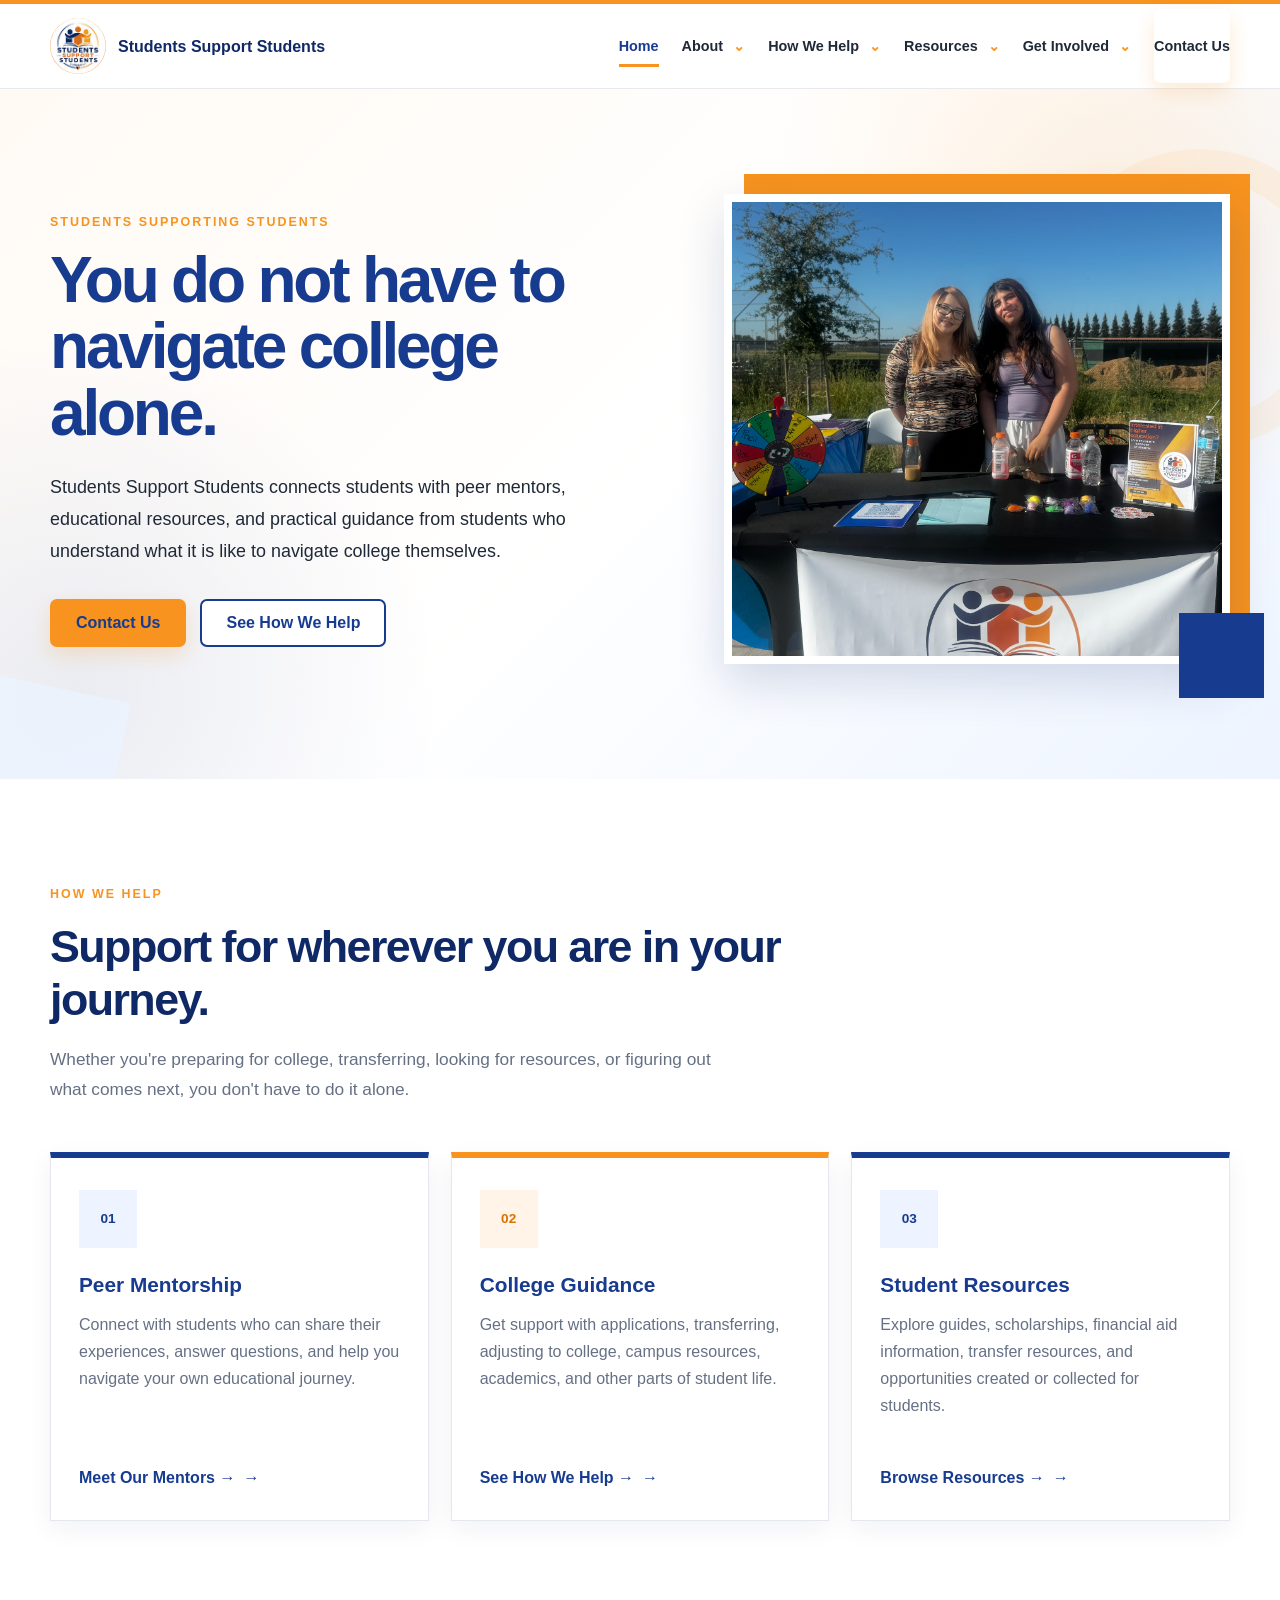
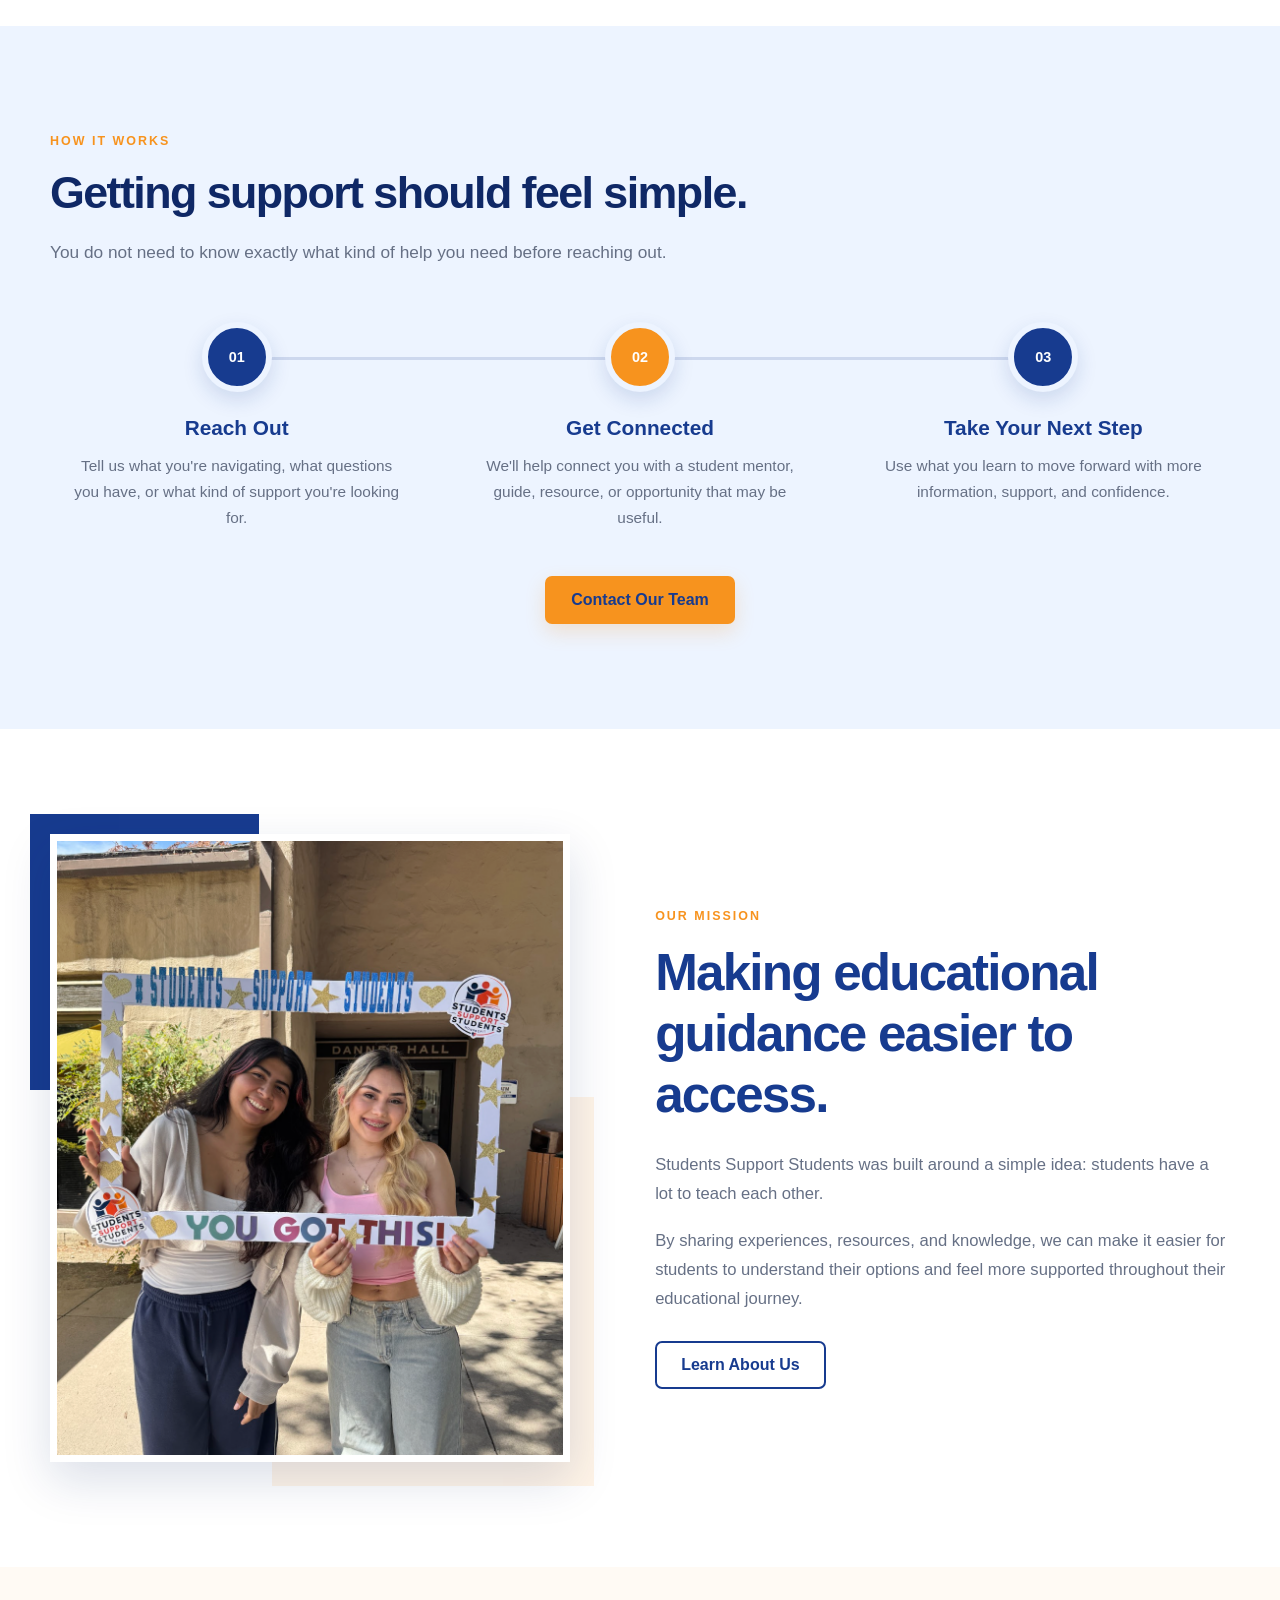
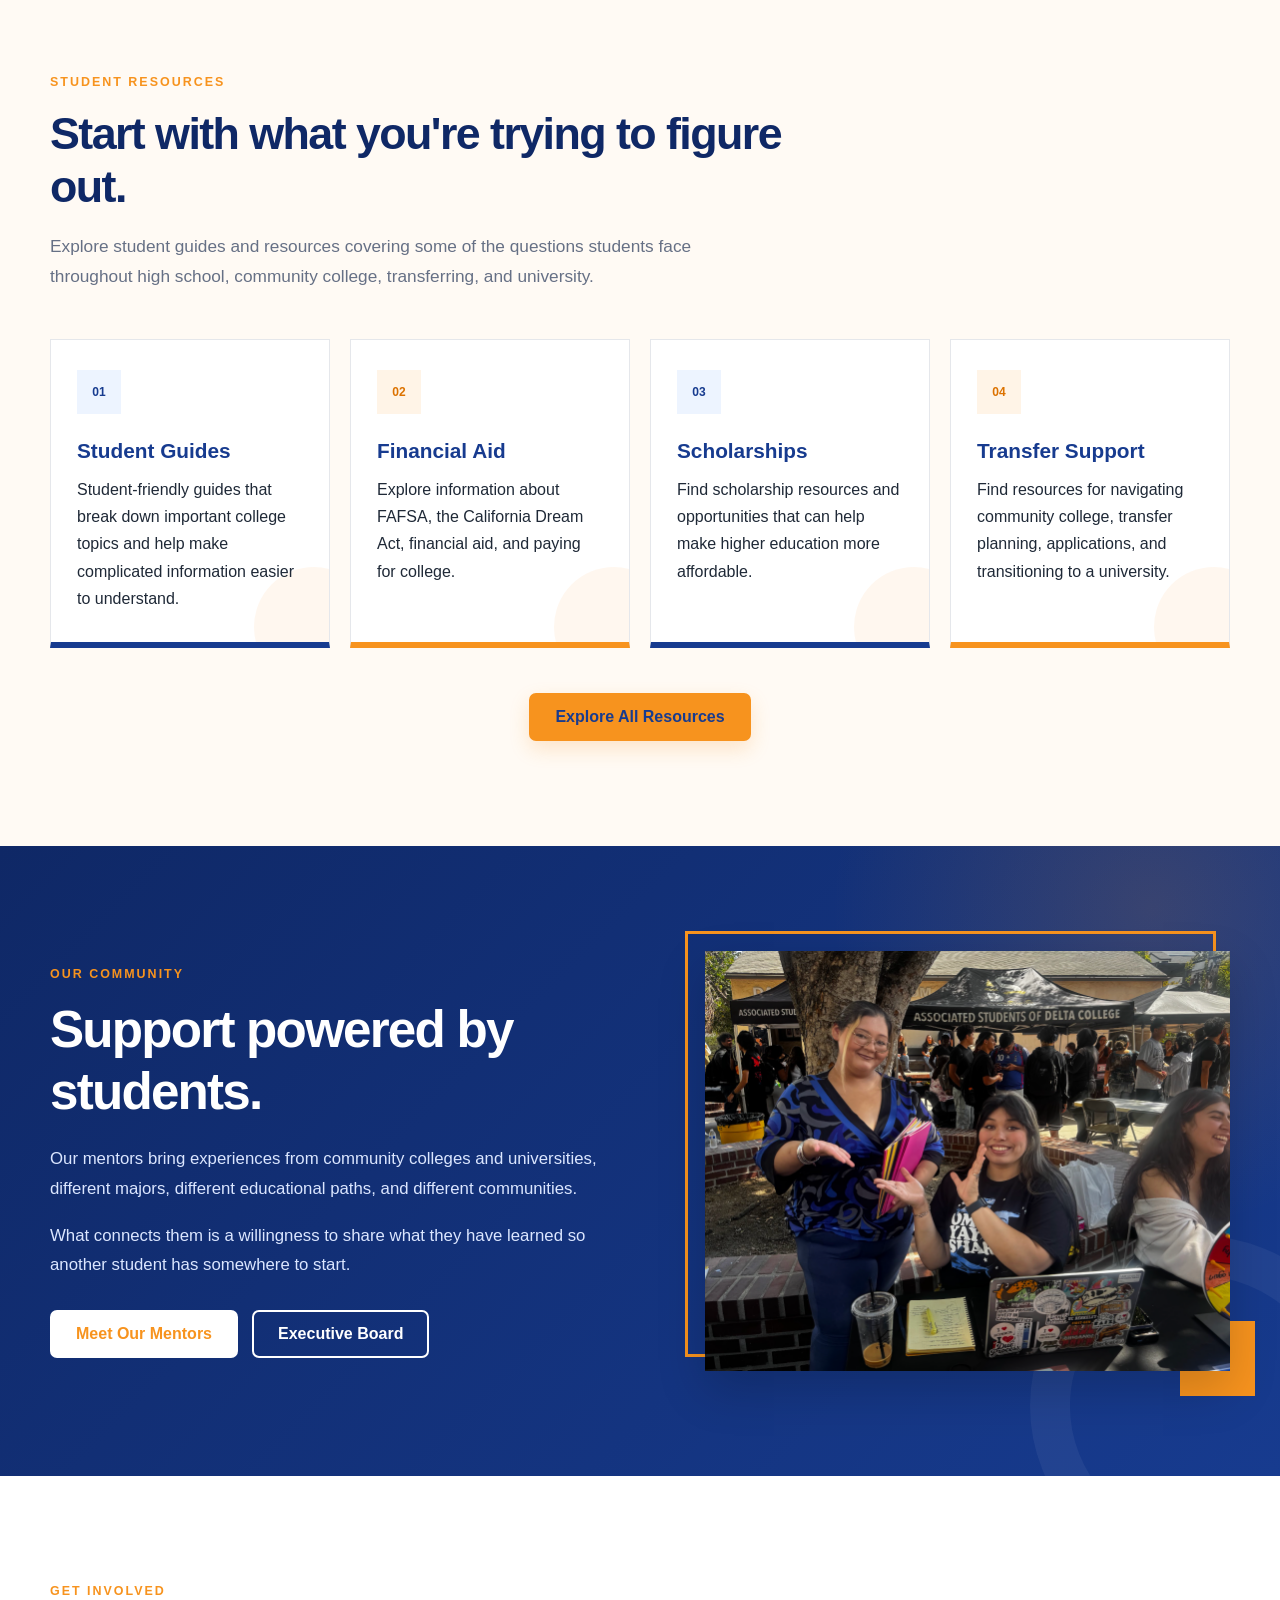
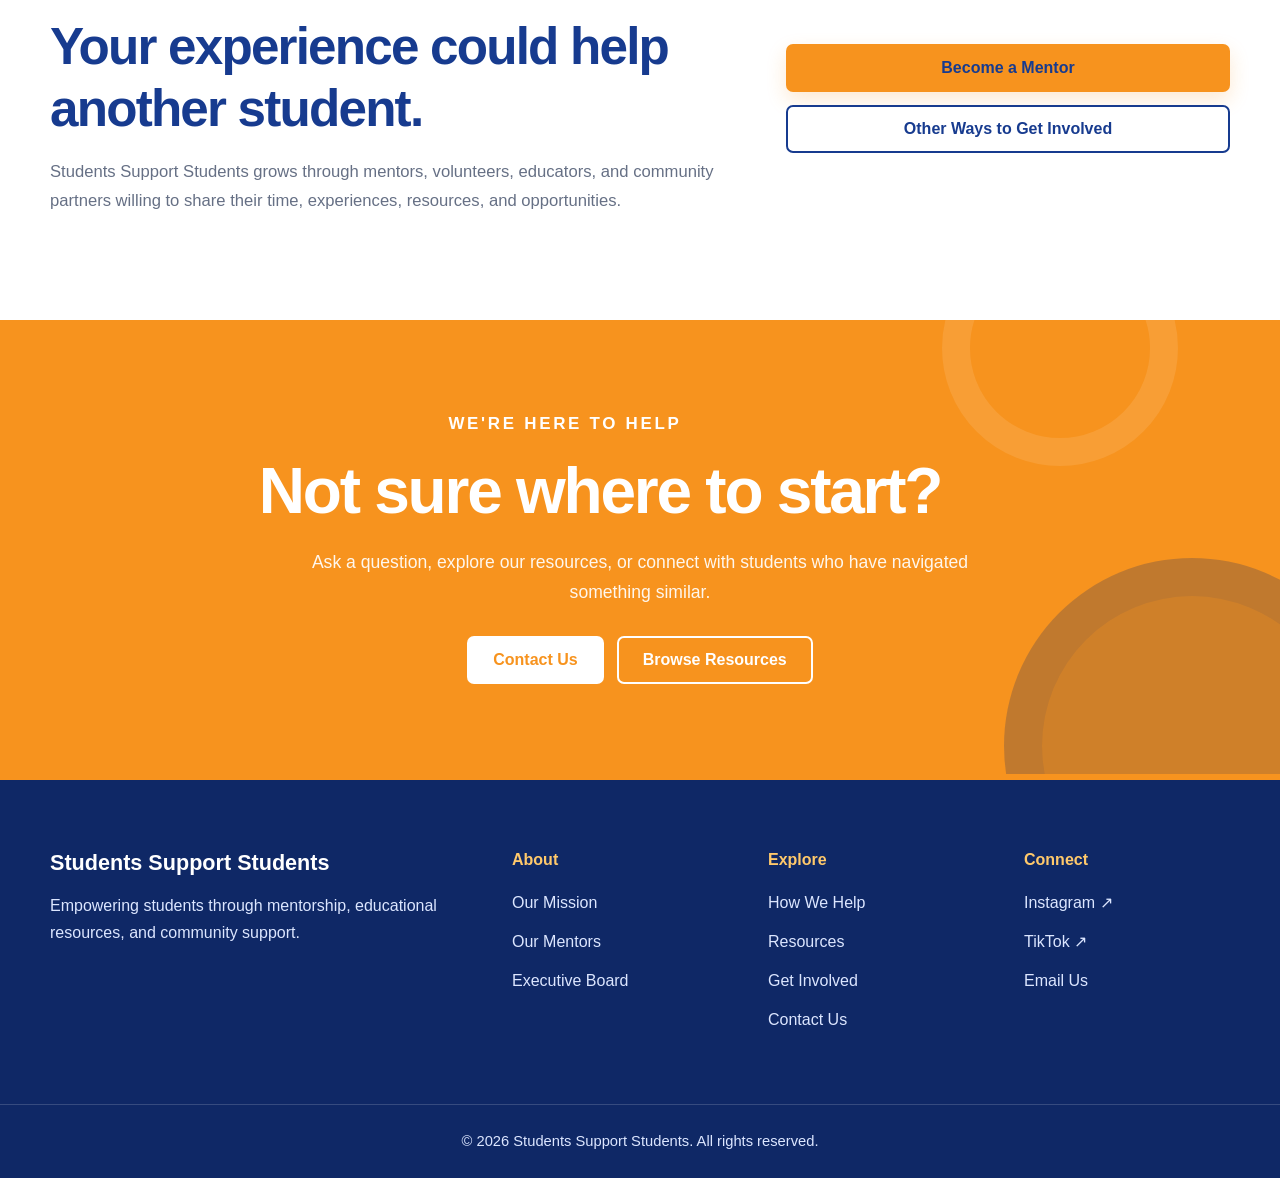
==== commit 24e97dcb: "Use event photos across homepage" ====
--- a/index.html
+++ b/index.html
@@ -181,7 +181,7 @@
   <div class="container mission-grid">
 
     <div class="mission-image">
-      <img src="images/tabling.png" alt="Students Support Students student outreach">
+      <img src="images/EVENT1.PNG" alt="Students Support Students community event">
     </div>
 
     <div class="mission-copy">
@@ -262,7 +262,7 @@
     </div>
 
     <div class="team-preview-image">
-      <img src="images/team.png" alt="Students Support Students team">
+      <img src="images/EVENT2.PNG" alt="Students Support Students students at an event">
     </div>
 
   </div>
--- a/css/style.css
+++ b/css/style.css
@@ -6,21 +6,18 @@
   --dark-blue:#0f2866;
   --orange:#f7931e;
   --dark-orange:#dc7200;
-  --yellow:#f7c948;
   --light-blue:#edf4ff;
   --light-orange:#fff4e7;
-  --light-yellow:#fff8d9;
   --cream:#fffaf4;
-  --white:#fff;
+  --white:#ffffff;
   --text:#1f2937;
   --gray:#667085;
   --border:#e5e7eb;
   --heading-font:"Poppins",sans-serif;
   --body-font:"Nunito",sans-serif;
-  --radius-small:8px;
-  --radius:14px;
-  --radius-large:20px;
-  --radius-round:999px;
+  --radius-small:6px;
+  --radius:10px;
+  --radius-large:14px;
   --shadow-small:0 8px 24px rgba(15,40,102,.07);
   --shadow:0 16px 40px rgba(15,40,102,.11);
   --shadow-large:0 24px 60px rgba(15,40,102,.15);
@@ -37,9 +34,24 @@
 button,input,select,textarea{font:inherit}
 
 /* TYPOGRAPHY */
-h1,h2,h3,h4{color:var(--dark-blue);font-family:var(--heading-font);line-height:1.2}
-h1{font-size:clamp(3rem,5vw,5.2rem);font-weight:800;letter-spacing:-.05em}
-h2{font-size:clamp(2.1rem,3.5vw,3.4rem);font-weight:800;letter-spacing:-.035em}
+h1,h2,h3,h4{
+  color:var(--dark-blue);
+  font-family:var(--heading-font);
+  line-height:1.2
+}
+
+h1{
+  font-size:clamp(3rem,5vw,5.2rem);
+  font-weight:800;
+  letter-spacing:-.05em
+}
+
+h2{
+  font-size:clamp(2.1rem,3.5vw,3.4rem);
+  font-weight:800;
+  letter-spacing:-.035em
+}
+
 h3{font-size:1.3rem}
 p{color:var(--gray)}
 
@@ -52,14 +64,29 @@
   text-transform:uppercase
 }
 
-.section-heading{max-width:760px;margin-bottom:55px}
+.section-heading{
+  max-width:760px;
+  margin-bottom:55px
+}
+
 .section-heading h2{margin-bottom:18px}
 .section-heading>p:last-child{max-width:680px;font-size:1.08rem}
 
 /* LAYOUT */
-.container{width:min(1180px,calc(100% - 80px));margin-inline:auto}
+.container{
+  width:min(1180px,calc(100% - 80px));
+  margin-inline:auto
+}
+
 .section{padding:105px 0}
-.split-layout{display:grid;grid-template-columns:1fr 1fr;align-items:center;gap:80px}
+
+.split-layout{
+  display:grid;
+  grid-template-columns:1fr 1fr;
+  align-items:center;
+  gap:80px
+}
+
 .grid-2{display:grid;grid-template-columns:repeat(2,1fr);gap:28px}
 .grid-3{display:grid;grid-template-columns:repeat(3,1fr);gap:28px}
 .grid-4{display:grid;grid-template-columns:repeat(4,1fr);gap:24px}
@@ -73,15 +100,21 @@
   transition:transform var(--transition),box-shadow var(--transition)
 }
 
-.card:hover{transform:translateY(-6px);box-shadow:var(--shadow)}
+.card:hover{
+  transform:translateY(-6px);
+  box-shadow:var(--shadow)
+}
 
 .info-card{
   padding:34px;
+  border-top:5px solid var(--blue);
   border-radius:var(--radius);
   background:var(--light-blue)
 }
 
-.image-frame{position:relative}
+.image-frame{
+  position:relative
+}
 
 .image-frame img{
   width:100%;
@@ -93,31 +126,37 @@
 }
 
 /* BUTTONS */
-.button,.nav-button{
+.button,
+.nav-button{
   display:inline-flex;
   min-height:48px;
   align-items:center;
   justify-content:center;
   padding:13px 24px;
   border:2px solid transparent;
-  border-radius:9px;
+  border-radius:7px;
   font-weight:900;
   line-height:1;
   cursor:pointer;
   transition:transform var(--transition),background var(--transition),color var(--transition),border-color var(--transition),box-shadow var(--transition)
 }
 
-.button:hover,.nav-button:hover{transform:translateY(-2px)}
-
-.button-primary,.nav-button{
+.button:hover,
+.nav-button:hover{
+  transform:translateY(-2px)
+}
+
+.button-primary,
+.nav-button{
   background:var(--orange);
-  color:var(--dark-blue);
+  color:var(--blue);
   box-shadow:0 8px 20px rgba(247,147,30,.2)
 }
 
-.button-primary:hover,.nav-button:hover{
+.button-primary:hover,
+.nav-button:hover{
   background:var(--dark-orange);
-  color:var(--white)
+  color:var(--blue)
 }
 
 .button-secondary{
@@ -126,18 +165,30 @@
   color:var(--blue)
 }
 
-.button-secondary:hover{background:var(--blue);color:var(--white)}
-
-.button-light{background:var(--white);color:var(--dark-blue)}
-.button-light:hover{background:var(--light-orange)}
+.button-secondary:hover{
+  background:var(--blue);
+  color:var(--white)
+}
+
+.button-light{
+  background:var(--white);
+  color:var(--dark-blue)
+}
+
+.button-light:hover{
+  background:var(--light-orange)
+}
 
 .button-outline-light{
-  border-color:var(--dark-blue);
+  border-color:var(--white);
   background:transparent;
+  color:var(--white)
+}
+
+.button-outline-light:hover{
+  background:var(--white);
   color:var(--dark-blue)
 }
-
-.button-outline-light:hover{background:var(--dark-blue);color:var(--white)}
 
 .text-link{
   display:inline-flex;
@@ -148,11 +199,26 @@
   font-weight:900
 }
 
-.text-link:after{content:"→";transition:transform var(--transition)}
-.text-link:hover{color:var(--dark-orange)}
-.text-link:hover:after{transform:translateX(5px)}
-
-.button-row,.cta-buttons{display:flex;flex-wrap:wrap;gap:14px;margin-top:32px}
+.text-link:after{
+  content:"→";
+  transition:transform var(--transition)
+}
+
+.text-link:hover{
+  color:var(--dark-orange)
+}
+
+.text-link:hover:after{
+  transform:translateX(5px)
+}
+
+.button-row,
+.cta-buttons{
+  display:flex;
+  flex-wrap:wrap;
+  gap:14px;
+  margin-top:32px
+}
 
 /* HEADER */
 .site-header{
@@ -165,7 +231,9 @@
   backdrop-filter:blur(16px)
 }
 
-.header-scrolled{box-shadow:0 8px 24px rgba(15,40,102,.08)}
+.header-scrolled{
+  box-shadow:0 8px 24px rgba(15,40,102,.08)
+}
 
 .navbar{
   position:relative;
@@ -186,20 +254,33 @@
   font-weight:800
 }
 
-.logo img{width:56px;height:56px;border-radius:50%;object-fit:cover}
-
-.nav-links{display:flex;align-items:center;gap:23px}
+.logo img{
+  width:56px;
+  height:56px;
+  border-radius:50%;
+  object-fit:cover
+}
+
+.nav-links{
+  display:flex;
+  align-items:center;
+  gap:23px
+}
 
 .nav-links>li>a,
-.nav-link{
+.nav-link,
+.dropdown-toggle{
   position:relative;
   display:flex;
   align-items:center;
   gap:6px;
   padding:30px 0;
+  border:0;
+  background:transparent;
   color:var(--text);
   font-size:.9rem;
-  font-weight:800
+  font-weight:800;
+  cursor:pointer
 }
 
 .nav-links>li>a:after,
@@ -219,30 +300,32 @@
 .nav-links>li>a:hover,
 .nav-links>li>a.active,
 .nav-link:hover,
-.nav-link.active{color:var(--blue)}
+.nav-link.active,
+.dropdown-toggle:hover{
+  color:var(--blue)
+}
 
 .nav-links>li>a:hover:after,
 .nav-links>li>a.active:after,
 .nav-link:hover:after,
-.nav-link.active:after{width:100%}
-
-.nav-button{flex-shrink:0;min-height:44px;padding:12px 20px}
+.nav-link.active:after{
+  width:100%
+}
+
+.nav-button{
+  flex-shrink:0;
+  min-height:44px;
+  padding:12px 20px
+}
 
 /* DROPDOWNS */
-.nav-dropdown{position:relative}
-
-.dropdown-toggle{
-  border:0;
-  background:transparent;
-  color:var(--text);
-  font-size:.9rem;
-  font-weight:800;
-  cursor:pointer
+.nav-dropdown{
+  position:relative
 }
 
 .dropdown-toggle:after{
   display:inline-block;
-  margin-left:6px;
+  margin-left:4px;
   content:"⌄";
   color:var(--orange);
   font-size:.9rem
@@ -258,7 +341,7 @@
   padding:9px;
   border:1px solid var(--border);
   border-top:4px solid var(--orange);
-  border-radius:10px;
+  border-radius:8px;
   background:var(--white);
   box-shadow:var(--shadow);
   opacity:0;
@@ -279,7 +362,7 @@
 .dropdown-menu a{
   display:block;
   padding:10px 12px;
-  border-radius:6px;
+  border-radius:5px;
   color:var(--text);
   font-size:.87rem;
   font-weight:700
@@ -290,7 +373,9 @@
   color:var(--blue)
 }
 
-.dropdown-menu li:nth-child(even) a:hover{background:var(--light-orange)}
+.dropdown-menu li:nth-child(even) a:hover{
+  background:var(--light-orange)
+}
 
 .menu-button{
   display:none;
@@ -298,7 +383,7 @@
   height:46px;
   padding:10px;
   border:0;
-  border-radius:8px;
+  border-radius:6px;
   background:var(--light-blue);
   cursor:pointer
 }
@@ -339,43 +424,67 @@
   bottom:-45px;
   width:80px;
   height:80px;
-  background:var(--yellow);
+  background:var(--orange);
   content:"";
-  opacity:.65;
+  opacity:.14;
   transform:rotate(12deg)
 }
 
-.page-hero-content{position:relative;z-index:1;max-width:900px}
-.page-hero h1{margin-bottom:24px}
-.page-hero-content>p:last-child{max-width:730px;font-size:1.16rem}
+.page-hero-content{
+  position:relative;
+  z-index:1;
+  max-width:900px
+}
+
+.page-hero h1{
+  margin-bottom:24px
+}
+
+.page-hero-content>p:last-child{
+  max-width:730px;
+  font-size:1.16rem
+}
 
 /* FORMS */
-label{color:var(--dark-blue);font-weight:800}
-
-input,select,textarea{
+label{
+  color:var(--dark-blue);
+  font-weight:800
+}
+
+input,
+select,
+textarea{
   width:100%;
   margin-top:8px;
   padding:14px 16px;
   border:1px solid #cfd5df;
-  border-radius:8px;
+  border-radius:6px;
   background:var(--white);
   color:var(--text)
 }
 
-input:focus,select:focus,textarea:focus{
+input:focus,
+select:focus,
+textarea:focus{
   border-color:var(--orange);
   outline:3px solid rgba(247,147,30,.18)
 }
 
-textarea{resize:vertical}
+textarea{
+  resize:vertical
+}
 
 /* FAQ */
-.faq-list{display:grid;gap:14px}
+.faq-list{
+  display:grid;
+  gap:14px
+}
 
 .faq-item{
   padding:23px 25px;
   border:1px solid var(--border);
-  border-radius:10px;
+  border-left:4px solid var(--orange);
+  border-radius:7px;
   background:var(--white)
 }
 
@@ -387,8 +496,13 @@
   list-style:none
 }
 
-.faq-item summary::-webkit-details-marker{display:none}
-.faq-item p{margin-top:15px}
+.faq-item summary::-webkit-details-marker{
+  display:none
+}
+
+.faq-item p{
+  margin-top:15px
+}
 
 /* FINAL CTA */
 .final-cta{
@@ -396,8 +510,8 @@
   overflow:hidden;
   padding:100px 0;
   background:
-    radial-gradient(circle at 20% 20%,rgba(255,255,255,.2),transparent 28%),
-    linear-gradient(135deg,var(--orange),#ffae37)
+    radial-gradient(circle at 20% 20%,rgba(255,255,255,.15),transparent 28%),
+    linear-gradient(135deg,var(--orange),var(--dark-orange))
 }
 
 .final-cta:after{
@@ -411,17 +525,33 @@
   content:""
 }
 
-.final-cta-content{position:relative;z-index:1;max-width:900px;text-align:center}
-.final-cta h2{margin-bottom:20px}
+.final-cta-content{
+  position:relative;
+  z-index:1;
+  max-width:900px;
+  margin-inline:auto;
+  text-align:center
+}
+
+.final-cta .section-label{
+  color:var(--white)
+}
+
+.final-cta h2{
+  margin-bottom:20px;
+  color:var(--white)
+}
 
 .final-cta-content>p:not(.section-label){
   max-width:700px;
   margin-inline:auto;
-  color:#26365d;
+  color:rgba(255,255,255,.92);
   font-size:1.1rem
 }
 
-.final-cta .cta-buttons{justify-content:center}
+.final-cta .cta-buttons{
+  justify-content:center
+}
 
 /* FOOTER */
 .site-footer{
@@ -438,9 +568,21 @@
   padding:70px 0
 }
 
-.footer-brand h3,.footer-links h4{color:var(--white)}
-.footer-brand h3{margin-bottom:16px;font-size:1.35rem}
-.footer-brand p{max-width:420px;color:#dce6ff;line-height:1.7}
+.footer-brand h3,
+.footer-links h4{
+  color:var(--white)
+}
+
+.footer-brand h3{
+  margin-bottom:16px;
+  font-size:1.35rem
+}
+
+.footer-brand p{
+  max-width:420px;
+  color:#dce6ff;
+  line-height:1.7
+}
 
 .footer-links{
   display:flex;
@@ -455,12 +597,14 @@
   font-size:1rem
 }
 
-.footer-links a,.footer-links a:visited{
+.footer-links a,
+.footer-links a:visited{
   color:#dce6ff;
   transition:color var(--transition),transform var(--transition)
 }
 
-.footer-links a:hover,.footer-links a:focus-visible{
+.footer-links a:hover,
+.footer-links a:focus-visible{
   color:var(--white);
   transform:translateX(4px)
 }
@@ -484,7 +628,10 @@
   transition:opacity .65s ease,transform .65s ease
 }
 
-.reveal.visible{opacity:1;transform:translateY(0)}
+.reveal.visible{
+  opacity:1;
+  transform:translateY(0)
+}
 
 a:focus-visible,
 button:focus-visible,
@@ -495,23 +642,55 @@
   outline-offset:4px
 }
 
-::selection{background:var(--orange);color:var(--dark-blue)}
+::selection{
+  background:var(--orange);
+  color:var(--dark-blue)
+}
 
 /* TABLET */
 @media(max-width:1100px){
-  .container{width:min(100% - 48px,1100px)}
-  .logo span{display:none}
-  .nav-links{gap:17px}
-  .nav-links>li>a,.nav-link,.dropdown-toggle{font-size:.84rem}
-  .grid-4{grid-template-columns:repeat(2,1fr)}
-  .footer-content{gap:35px}
+  .container{
+    width:min(100% - 48px,1100px)
+  }
+
+  .logo span{
+    display:none
+  }
+
+  .nav-links{
+    gap:17px
+  }
+
+  .nav-links>li>a,
+  .nav-link,
+  .dropdown-toggle{
+    font-size:.84rem
+  }
+
+  .grid-4{
+    grid-template-columns:repeat(2,1fr)
+  }
+
+  .footer-content{
+    gap:35px
+  }
 }
 
 /* MOBILE */
 @media(max-width:900px){
-  .split-layout{grid-template-columns:1fr;gap:55px}
-  .grid-3{grid-template-columns:repeat(2,1fr)}
-  .menu-button{display:block;margin-left:auto}
+  .split-layout{
+    grid-template-columns:1fr;
+    gap:55px
+  }
+
+  .grid-3{
+    grid-template-columns:repeat(2,1fr)
+  }
+
+  .menu-button{
+    display:block;
+    margin-left:auto
+  }
 
   .nav-links{
     position:absolute;
@@ -525,7 +704,7 @@
     gap:2px;
     padding:15px;
     border:1px solid var(--border);
-    border-radius:0 0 12px 12px;
+    border-radius:0 0 10px 10px;
     background:var(--white);
     box-shadow:var(--shadow);
     opacity:0;
@@ -541,13 +720,18 @@
     pointer-events:auto
   }
 
-  .nav-links>li>a,.nav-link,.dropdown-toggle{
+  .nav-links>li>a,
+  .nav-link,
+  .dropdown-toggle{
     width:100%;
     padding:12px;
-    border-radius:7px
-  }
-
-  .nav-links>li>a:after,.nav-link:after{display:none}
+    border-radius:5px
+  }
+
+  .nav-links>li>a:after,
+  .nav-link:after{
+    display:none
+  }
 
   .nav-links>li>a:hover,
   .nav-links>li>a.active,
@@ -557,7 +741,9 @@
     background:var(--light-blue)
   }
 
-  .nav-dropdown{width:100%}
+  .nav-dropdown{
+    width:100%
+  }
 
   .dropdown-menu{
     position:static;
@@ -576,12 +762,25 @@
     pointer-events:auto
   }
 
-  .nav-dropdown.open .dropdown-menu{display:block}
-  .nav-dropdown:hover .dropdown-menu{display:none}
-  .nav-dropdown.open:hover .dropdown-menu{display:block}
-
-  .dropdown-menu a{padding:9px 12px}
-  .nav-button{display:none}
+  .nav-dropdown.open .dropdown-menu{
+    display:block
+  }
+
+  .nav-dropdown:hover .dropdown-menu{
+    display:none
+  }
+
+  .nav-dropdown.open:hover .dropdown-menu{
+    display:block
+  }
+
+  .dropdown-menu a{
+    padding:9px 12px
+  }
+
+  .nav-button{
+    display:none
+  }
 
   .footer-content{
     grid-template-columns:repeat(2,1fr);
@@ -591,16 +790,50 @@
 
 /* SMALL PHONES */
 @media(max-width:650px){
-  .container{width:min(100% - 32px,600px)}
-  .section{padding:75px 0}
-  .navbar{min-height:72px}
-  .logo img{width:48px;height:48px}
-  .page-hero{padding:82px 0 68px}
-  .page-hero:after{display:none}
-  .grid-2,.grid-3,.grid-4{grid-template-columns:1fr}
-  .image-frame img{min-height:340px}
-  .button-row,.cta-buttons{flex-direction:column;align-items:stretch}
-  .button{width:100%}
+  .container{
+    width:min(100% - 32px,600px)
+  }
+
+  .section{
+    padding:75px 0
+  }
+
+  .navbar{
+    min-height:72px
+  }
+
+  .logo img{
+    width:48px;
+    height:48px
+  }
+
+  .page-hero{
+    padding:82px 0 68px
+  }
+
+  .page-hero:after{
+    display:none
+  }
+
+  .grid-2,
+  .grid-3,
+  .grid-4{
+    grid-template-columns:1fr
+  }
+
+  .image-frame img{
+    min-height:340px
+  }
+
+  .button-row,
+  .cta-buttons{
+    flex-direction:column;
+    align-items:stretch
+  }
+
+  .button{
+    width:100%
+  }
 
   .footer-content{
     grid-template-columns:1fr;
@@ -608,5 +841,117 @@
     padding:55px 0
   }
 
-  .footer-brand p{max-width:none}
-}
+  .footer-brand p{
+    max-width:none
+  }
+/* NAV DROPDOWN FIX */
+.nav-dropdown{
+  position:relative
+}
+
+.dropdown-toggle{
+  display:flex;
+  align-items:center;
+  gap:6px;
+  border:0;
+  background:transparent;
+  color:var(--text);
+  font:inherit;
+  font-weight:700;
+  cursor:pointer
+}
+
+.dropdown-toggle:after{
+  display:inline-block;
+  margin-left:3px;
+  font-size:.72rem;
+  content:"▼";
+  transition:transform .2s ease
+}
+
+.nav-dropdown.open .dropdown-toggle:after{
+  transform:rotate(180deg)
+}
+
+.dropdown-menu{
+  position:absolute;
+  z-index:1000;
+  top:calc(100% + 12px);
+  left:0;
+  display:none;
+  min-width:230px;
+  margin:0;
+  padding:10px;
+  border:1px solid var(--border);
+  border-top:4px solid var(--orange);
+  background:var(--white);
+  box-shadow:0 12px 30px rgba(15,40,102,.14);
+  list-style:none
+}
+
+.nav-dropdown.open>.dropdown-menu{
+  display:block
+}
+
+.dropdown-menu li{
+  width:100%
+}
+
+.dropdown-menu a{
+  display:block!important;
+  width:100%;
+  padding:11px 13px!important;
+  color:var(--text)!important;
+  font-size:.9rem;
+  font-weight:700;
+  white-space:nowrap
+}
+
+.dropdown-menu a:hover{
+  background:var(--light-blue);
+  color:var(--blue)!important
+}
+
+.dropdown-menu li:last-child a{
+  margin-bottom:0
+}
+
+/* Keep right-side dropdowns on screen */
+.nav-dropdown:nth-last-child(-n+2) .dropdown-menu{
+  right:0;
+  left:auto
+}
+
+@media(max-width:900px){
+  .nav-dropdown{
+    width:100%
+  }
+
+  .dropdown-toggle{
+    width:100%;
+    justify-content:space-between;
+    padding:12px 0
+  }
+
+  .dropdown-menu{
+    position:static;
+    display:none;
+    width:100%;
+    min-width:0;
+    margin:0;
+    padding:4px 0 8px 15px;
+    border:0;
+    border-left:3px solid var(--orange);
+    box-shadow:none
+  }
+
+  .nav-dropdown.open>.dropdown-menu{
+    display:block
+  }
+
+  .dropdown-menu a{
+    padding:9px 12px!important;
+    white-space:normal
+  }
+}
+}
--- a/css/home.css
+++ b/css/home.css
@@ -4,8 +4,8 @@
   overflow:hidden;
   padding:105px 0 115px;
   background:
-    radial-gradient(circle at 86% 18%,rgba(247,147,30,.15),transparent 27%),
-    radial-gradient(circle at 6% 88%,rgba(23,59,143,.1),transparent 27%),
+    radial-gradient(circle at 86% 18%,rgba(247,147,30,.14),transparent 27%),
+    radial-gradient(circle at 6% 88%,rgba(23,59,143,.09),transparent 27%),
     linear-gradient(135deg,var(--cream),var(--white) 52%,var(--light-blue))
 }
 
@@ -22,13 +22,13 @@
 
 .hero:after{
   position:absolute;
-  bottom:-70px;
+  bottom:-75px;
   left:-55px;
   width:170px;
   height:170px;
-  background:var(--yellow);
+  background:var(--light-blue);
   content:"";
-  opacity:.16;
+  opacity:.8;
   transform:rotate(12deg)
 }
 
@@ -41,19 +41,22 @@
   gap:80px
 }
 
+.hero-text .section-label{
+  color:var(--orange)
+}
+
 .hero-text h1{
   max-width:720px;
-  margin-bottom:24px
-}
-
-.hero-text h1 em{
-  color:var(--orange);
-  font-style:normal
+  margin-bottom:24px;
+  color:var(--blue);
+  font-size:clamp(2.7rem,5vw,4.8rem);
+  line-height:1.04
 }
 
 .hero-description{
   max-width:650px;
-  font-size:1.18rem;
+  color:var(--text);
+  font-size:1.12rem;
   line-height:1.8
 }
 
@@ -64,6 +67,10 @@
   margin-top:32px
 }
 
+.hero-image-wrap{
+  position:relative
+}
+
 .hero-image{
   position:relative
 }
@@ -74,101 +81,30 @@
   right:-20px;
   width:100%;
   height:100%;
-  border-radius:var(--radius-large);
   background:var(--orange);
   content:""
 }
 
 .hero-image:after{
   position:absolute;
-  right:-35px;
-  bottom:-35px;
+  right:-34px;
+  bottom:-34px;
   z-index:2;
-  width:90px;
-  height:90px;
-  background:var(--yellow);
-  content:"";
-  opacity:.9
+  width:85px;
+  height:85px;
+  background:var(--blue);
+  content:""
 }
 
 .hero-image img{
   position:relative;
   z-index:1;
+  display:block;
   width:100%;
   min-height:470px;
   border:8px solid var(--white);
-  border-radius:var(--radius-large);
-  box-shadow:var(--shadow-large);
+  box-shadow:0 18px 45px rgba(15,40,102,.16);
   object-fit:cover
-}
-
-
-/* QUICK PATHS */
-.quick-paths{
-  position:relative;
-  z-index:3;
-  margin-top:-48px;
-  padding-bottom:35px
-}
-
-.quick-path-grid{
-  display:grid;
-  grid-template-columns:repeat(3,1fr);
-  gap:16px
-}
-
-.quick-path{
-  display:grid;
-  grid-template-columns:46px 1fr auto;
-  align-items:center;
-  gap:15px;
-  padding:20px;
-  border:1px solid var(--border);
-  border-top:5px solid var(--blue);
-  border-radius:10px;
-  background:var(--white);
-  box-shadow:var(--shadow)
-}
-
-.quick-path:nth-child(2){border-top-color:var(--orange)}
-.quick-path:nth-child(3){border-top-color:var(--yellow)}
-
-.quick-path-number{
-  display:grid;
-  width:42px;
-  height:42px;
-  place-items:center;
-  border-radius:7px;
-  background:var(--light-blue);
-  color:var(--blue);
-  font-size:.75rem;
-  font-weight:900
-}
-
-.quick-path:nth-child(2) .quick-path-number{
-  background:var(--light-orange);
-  color:var(--dark-orange)
-}
-
-.quick-path:nth-child(3) .quick-path-number{
-  background:var(--light-yellow);
-  color:#8c6900
-}
-
-.quick-path h3{
-  margin-bottom:2px;
-  font-size:1rem
-}
-
-.quick-path p{
-  font-size:.85rem;
-  line-height:1.4
-}
-
-.quick-path-arrow{
-  color:var(--orange);
-  font-size:1.4rem;
-  font-weight:900
 }
 
 
@@ -177,42 +113,44 @@
   background:var(--white)
 }
 
-.service-grid{
-  display:grid;
-  grid-template-columns:repeat(4,1fr);
-  gap:20px
+.services .section-heading{
+  max-width:760px;
+  margin-bottom:48px
+}
+
+.services .section-label{
+  color:var(--orange)
+}
+
+.services-grid{
+  display:grid;
+  grid-template-columns:repeat(3,1fr);
+  gap:22px
 }
 
 .service-card{
   position:relative;
   min-height:350px;
   overflow:hidden;
-  padding:32px 27px 76px;
+  padding:32px 28px 78px;
   border:1px solid var(--border);
-  border-radius:var(--radius);
+  border-top:6px solid var(--blue);
   background:var(--white);
-  box-shadow:var(--shadow-small);
-  transition:transform var(--transition),border-color var(--transition),box-shadow var(--transition)
-}
-
-.service-card:before{
-  position:absolute;
-  top:0;
-  left:0;
-  width:100%;
-  height:6px;
-  background:var(--blue);
-  content:""
-}
-
-.service-card:nth-child(2):before{background:var(--orange)}
-.service-card:nth-child(3):before{background:var(--yellow)}
-.service-card:nth-child(4):before{background:var(--blue)}
+  box-shadow:0 8px 24px rgba(15,40,102,.06);
+  transition:transform .2s ease,box-shadow .2s ease
+}
+
+.service-card:nth-child(2){
+  border-top-color:var(--orange)
+}
+
+.service-card:nth-child(3){
+  border-top-color:var(--blue)
+}
 
 .service-card:hover{
-  transform:translateY(-7px);
-  border-color:rgba(23,59,143,.2);
-  box-shadow:var(--shadow)
+  transform:translateY(-6px);
+  box-shadow:0 14px 32px rgba(15,40,102,.12)
 }
 
 .service-icon{
@@ -221,41 +159,37 @@
   height:58px;
   margin-bottom:25px;
   place-items:center;
-  border-radius:10px;
   background:var(--light-blue);
-  font-size:1.8rem
-}
-
-.service-card:nth-child(2) .service-icon{background:var(--light-orange)}
-.service-card:nth-child(3) .service-icon{background:var(--light-yellow)}
+  color:var(--blue);
+  font-family:var(--heading-font);
+  font-size:.85rem;
+  font-weight:900
+}
+
+.service-card:nth-child(2) .service-icon{
+  background:var(--light-orange);
+  color:var(--dark-orange)
+}
 
 .service-card h3{
-  margin-bottom:13px
+  margin-bottom:13px;
+  color:var(--blue)
 }
 
 .service-card p{
-  margin-bottom:22px
-}
-
-.service-card a{
+  margin-bottom:22px;
+  line-height:1.7
+}
+
+.service-card .text-link{
   position:absolute;
   bottom:28px;
   color:var(--blue);
-  font-weight:900
-}
-
-.service-card a:after{
-  margin-left:7px;
-  content:"→";
-  transition:margin-left var(--transition)
-}
-
-.service-card a:hover{
-  color:var(--dark-orange)
-}
-
-.service-card a:hover:after{
-  margin-left:12px
+  font-weight:800
+}
+
+.service-card .text-link:hover{
+  color:var(--orange)
 }
 
 
@@ -264,28 +198,37 @@
   background:var(--light-blue)
 }
 
+.how-it-works .section-heading{
+  max-width:760px;
+  margin-bottom:55px
+}
+
+.how-it-works .section-label{
+  color:var(--orange)
+}
+
 .steps-grid{
   position:relative;
   display:grid;
-  grid-template-columns:repeat(4,1fr);
-  gap:28px
+  grid-template-columns:repeat(3,1fr);
+  gap:30px
 }
 
 .steps-grid:before{
   position:absolute;
   top:35px;
-  right:11%;
-  left:11%;
+  right:15%;
+  left:15%;
   z-index:0;
   height:3px;
-  background:rgba(23,59,143,.14);
-  content:""
-}
-
-.step-card{
+  background:rgba(23,59,143,.15);
+  content:""
+}
+
+.step{
   position:relative;
   z-index:1;
-  padding:0 18px;
+  padding:0 20px;
   text-align:center
 }
 
@@ -300,36 +243,41 @@
   background:var(--blue);
   color:var(--white);
   font-family:var(--heading-font);
-  font-size:1rem;
+  font-size:.9rem;
   font-weight:800;
-  box-shadow:0 8px 20px rgba(23,59,143,.17)
-}
-
-.step-card:nth-child(2) .step-number{
-  background:var(--orange);
-  color:var(--dark-blue)
-}
-
-.step-card:nth-child(3) .step-number{
-  background:var(--yellow);
-  color:var(--dark-blue)
-}
-
-.step-card h3{
-  margin-bottom:12px
-}
-
-.step-card p{
-  font-size:.96rem
+  box-shadow:0 8px 20px rgba(23,59,143,.15)
+}
+
+.step:nth-child(2) .step-number{
+  background:var(--orange)
+}
+
+.step:nth-child(3) .step-number{
+  background:var(--blue)
+}
+
+.step h3{
+  margin-bottom:12px;
+  color:var(--blue)
+}
+
+.step p{
+  font-size:.96rem;
+  line-height:1.7
+}
+
+.section-action{
+  margin-top:45px;
+  text-align:center
 }
 
 
 /* MISSION */
-.mission{
+.mission-preview{
   background:var(--white)
 }
 
-.mission-content{
+.mission-grid{
   display:grid;
   grid-template-columns:.95fr 1.05fr;
   align-items:center;
@@ -347,8 +295,7 @@
   width:44%;
   height:44%;
   background:var(--blue);
-  content:"";
-  opacity:.95
+  content:""
 }
 
 .mission-image:after{
@@ -358,7 +305,6 @@
   z-index:0;
   width:62%;
   height:62%;
-  border-radius:var(--radius-large);
   background:var(--light-orange);
   content:""
 }
@@ -366,59 +312,75 @@
 .mission-image img{
   position:relative;
   z-index:1;
+  display:block;
   width:100%;
-  min-height:500px;
+  min-height:480px;
   border:7px solid var(--white);
-  border-radius:var(--radius-large);
-  box-shadow:var(--shadow-large);
+  box-shadow:0 18px 45px rgba(15,40,102,.15);
   object-fit:cover
 }
 
-.mission-text h2{
-  margin-bottom:24px
-}
-
-.mission-text p:not(.section-label){
+.mission-copy .section-label{
+  color:var(--orange)
+}
+
+.mission-copy h2{
+  margin-bottom:24px;
+  color:var(--blue);
+  font-size:clamp(2.2rem,4vw,3.5rem)
+}
+
+.mission-copy p:not(.section-label){
   margin-bottom:18px;
-  font-size:1.06rem
-}
-
-
-/* WHO WE SUPPORT */
-.who-we-support{
+  font-size:1.04rem;
+  line-height:1.75
+}
+
+.mission-copy .button{
+  margin-top:10px
+}
+
+
+/* STUDENT RESOURCES */
+.home-resources{
   background:var(--cream)
 }
 
-.support-grid{
-  display:grid;
-  grid-template-columns:repeat(3,1fr);
-  gap:22px
-}
-
-.support-card{
-  position:relative;
+.home-resources .section-heading{
+  max-width:760px;
+  margin-bottom:48px
+}
+
+.home-resources .section-label{
+  color:var(--orange)
+}
+
+.resource-home-grid{
+  display:grid;
+  grid-template-columns:repeat(4,1fr);
+  gap:20px
+}
+
+.resource-home-card{
+  position:relative;
+  display:block;
+  min-height:300px;
+  padding:30px 26px;
   overflow:hidden;
-  padding:34px 30px;
   border:1px solid var(--border);
   border-bottom:6px solid var(--blue);
-  border-radius:var(--radius);
   background:var(--white);
-  box-shadow:var(--shadow-small);
-  transition:transform var(--transition),box-shadow var(--transition)
-}
-
-.support-card:nth-child(2){
+  transition:transform .2s ease,box-shadow .2s ease
+}
+
+.resource-home-card:nth-child(even){
   border-bottom-color:var(--orange)
 }
 
-.support-card:nth-child(3){
-  border-bottom-color:var(--yellow)
-}
-
-.support-card:after{
-  position:absolute;
-  right:-40px;
-  bottom:-40px;
+.resource-home-card:after{
+  position:absolute;
+  right:-45px;
+  bottom:-45px;
   width:120px;
   height:120px;
   border-radius:50%;
@@ -426,98 +388,44 @@
   content:""
 }
 
-.support-card:hover{
+.resource-home-card:hover{
   transform:translateY(-6px);
-  box-shadow:var(--shadow)
-}
-
-.support-icon{
-  display:grid;
-  width:60px;
-  height:60px;
-  margin-bottom:24px;
+  box-shadow:0 12px 28px rgba(15,40,102,.11)
+}
+
+.resource-home-card>span{
+  display:grid;
+  width:44px;
+  height:44px;
+  margin-bottom:25px;
   place-items:center;
-  border-radius:10px;
   background:var(--light-blue);
-  font-size:1.8rem
-}
-
-.support-card:nth-child(2) .support-icon{
-  background:var(--light-orange)
-}
-
-.support-card:nth-child(3) .support-icon{
-  background:var(--light-yellow)
-}
-
-.support-card h3,
-.support-card p{
-  position:relative;
-  z-index:1
-}
-
-.support-card h3{
-  margin-bottom:14px
-}
-
-
-/* WHY US */
-.why-us{
-  background:var(--white)
-}
-
-.reason-grid{
-  display:grid;
-  gap:15px
-}
-
-.reason{
-  display:grid;
-  grid-template-columns:75px 1fr;
-  align-items:center;
-  gap:25px;
-  padding:27px 30px;
-  border:1px solid var(--border);
-  border-left:5px solid var(--blue);
-  border-radius:9px;
-  background:var(--white);
-  transition:transform var(--transition),border-color var(--transition),background var(--transition)
-}
-
-.reason:nth-child(2){
-  border-left-color:var(--orange)
-}
-
-.reason:nth-child(3){
-  border-left-color:var(--yellow)
-}
-
-.reason:hover{
-  transform:translateX(6px);
-  background:var(--light-blue)
-}
-
-.reason>span{
-  color:var(--orange);
-  font-family:var(--heading-font);
-  font-size:2.2rem;
-  font-weight:800
-}
-
-.reason:nth-child(2)>span{
+  color:var(--blue);
+  font-size:.75rem;
+  font-weight:900
+}
+
+.resource-home-card:nth-child(even)>span{
+  background:var(--light-orange);
+  color:var(--dark-orange)
+}
+
+.resource-home-card h3{
+  position:relative;
+  z-index:1;
+  margin-bottom:12px;
   color:var(--blue)
 }
 
-.reason:nth-child(3)>span{
-  color:#b68700
-}
-
-.reason h3{
-  margin-bottom:8px
-}
-
-
-/* TEAM PREVIEW */
+.resource-home-card p{
+  position:relative;
+  z-index:1;
+  color:var(--text);
+  line-height:1.7
+}
+
+
+/* OUR COMMUNITY */
 .team-preview{
   position:relative;
   overflow:hidden;
@@ -532,12 +440,12 @@
   bottom:-100px;
   width:260px;
   height:260px;
-  border:40px solid rgba(247,201,72,.09);
+  border:40px solid rgba(255,255,255,.05);
   border-radius:50%;
   content:""
 }
 
-.team-preview-content{
+.team-preview-grid{
   position:relative;
   z-index:1;
   display:grid;
@@ -547,30 +455,36 @@
 }
 
 .team-preview .section-label{
-  color:#ffc878
+  color:var(--orange)
 }
 
 .team-preview h2{
   margin-bottom:22px;
-  color:var(--white)
+  color:var(--white);
+  font-size:clamp(2.2rem,4vw,3.5rem)
 }
 
 .team-preview p:not(.section-label){
   max-width:620px;
-  margin-bottom:30px;
+  margin-bottom:18px;
   color:#dbe6ff;
-  font-size:1.07rem
-}
-
-.team-preview .button-secondary{
-  border-color:var(--white);
+  font-size:1.05rem;
+  line-height:1.75
+}
+
+.team-preview .hero-buttons{
+  margin-top:30px
+}
+
+.team-preview .button-outline-light{
+  border:2px solid var(--white);
   background:transparent;
   color:var(--white)
 }
 
-.team-preview .button-secondary:hover{
+.team-preview .button-outline-light:hover{
   background:var(--white);
-  color:var(--dark-blue)
+  color:var(--blue)
 }
 
 .team-preview-image{
@@ -584,7 +498,6 @@
   width:100%;
   height:100%;
   border:3px solid var(--orange);
-  border-radius:var(--radius-large);
   content:""
 }
 
@@ -594,35 +507,167 @@
   bottom:-25px;
   width:75px;
   height:75px;
-  background:var(--yellow);
+  background:var(--orange);
   content:""
 }
 
 .team-preview-image img{
   position:relative;
   z-index:1;
+  display:block;
   width:100%;
   min-height:420px;
-  border-radius:var(--radius-large);
-  box-shadow:var(--shadow-large);
+  box-shadow:0 18px 45px rgba(0,0,0,.18);
   object-fit:cover
+}
+
+
+/* GET INVOLVED */
+.home-involvement{
+  background:var(--white)
+}
+
+.involvement-preview-grid{
+  display:grid;
+  grid-template-columns:1.2fr .8fr;
+  align-items:center;
+  gap:70px
+}
+
+.home-involvement .section-label{
+  color:var(--orange)
+}
+
+.home-involvement h2{
+  max-width:700px;
+  margin-bottom:18px;
+  color:var(--blue);
+  font-size:clamp(2.2rem,4vw,3.5rem)
+}
+
+.home-involvement p:not(.section-label){
+  max-width:680px;
+  font-size:1.04rem;
+  line-height:1.75
+}
+
+.involvement-preview-actions{
+  display:flex;
+  flex-direction:column;
+  align-items:stretch;
+  gap:13px
+}
+
+.involvement-preview-actions .button{
+  text-align:center
+}
+
+
+/* FINAL CTA */
+.final-cta{
+  position:relative;
+  overflow:hidden;
+  padding:90px 0;
+  background:var(--orange);
+  color:var(--white)
+}
+
+.final-cta:before{
+  position:absolute;
+  top:-90px;
+  right:8%;
+  width:180px;
+  height:180px;
+  border:28px solid rgba(255,255,255,.1);
+  border-radius:50%;
+  content:""
+}
+
+.final-cta:after{
+  position:absolute;
+  right:-100px;
+  bottom:-160px;
+  width:300px;
+  height:300px;
+  border-radius:50%;
+  background:rgba(15,40,102,.17);
+  content:""
+}
+
+.final-cta-content{
+  position:relative;
+  z-index:2;
+  max-width:800px
+}
+
+.final-cta .section-label{
+  color:var(--white)
+}
+
+.final-cta h2{
+  max-width:720px;
+  margin-bottom:18px;
+  color:var(--white);
+  font-size:clamp(2.4rem,5vw,4rem)
+}
+
+.final-cta p{
+  max-width:650px;
+  color:rgba(255,255,255,.92);
+  font-size:1.06rem;
+  line-height:1.7
+}
+
+.cta-buttons{
+  display:flex;
+  flex-wrap:wrap;
+  gap:13px;
+  margin-top:28px
+}
+
+.button-light{
+  background:var(--white);
+  color:var(--orange)
+}
+
+.button-light:hover{
+  background:var(--blue);
+  color:var(--white)
+}
+
+.button-outline-light{
+  border:2px solid var(--white);
+  background:transparent;
+  color:var(--white)
+}
+
+.button-outline-light:hover{
+  background:var(--white);
+  color:var(--orange)
 }
 
 
 /* RESPONSIVE */
 @media(max-width:1100px){
-  .hero-content{gap:50px}
-  .service-grid{grid-template-columns:repeat(2,1fr)}
-  .service-card{min-height:320px}
-  .steps-grid{grid-template-columns:repeat(2,1fr);gap:45px 30px}
-  .steps-grid:before{display:none}
-  .mission-content,.team-preview-content{gap:55px}
+  .hero-content{
+    gap:50px
+  }
+
+  .resource-home-grid{
+    grid-template-columns:repeat(2,1fr)
+  }
+
+  .mission-grid,
+  .team-preview-grid{
+    gap:55px
+  }
 }
 
 @media(max-width:900px){
   .hero-content,
-  .mission-content,
-  .team-preview-content{
+  .mission-grid,
+  .team-preview-grid,
+  .involvement-preview-grid{
     grid-template-columns:1fr
   }
 
@@ -632,17 +677,25 @@
     max-width:680px
   }
 
-  .quick-path-grid{
+  .services-grid{
     grid-template-columns:1fr
   }
 
-  .quick-paths{
-    margin-top:0;
-    padding-top:25px
-  }
-
-  .support-grid{
-    grid-template-columns:1fr
+  .service-card{
+    min-height:auto
+  }
+
+  .steps-grid{
+    grid-template-columns:1fr;
+    gap:40px
+  }
+
+  .steps-grid:before{
+    display:none
+  }
+
+  .involvement-preview-actions{
+    max-width:450px
   }
 }
 
@@ -651,33 +704,16 @@
     padding:75px 0 85px
   }
 
-  .hero-buttons{
+  .hero-buttons,
+  .cta-buttons{
     flex-direction:column;
     align-items:stretch
-  }
-
-  .service-grid,
-  .steps-grid{
-    grid-template-columns:1fr
-  }
-
-  .service-card{
-    min-height:auto
-  }
-
-  .reason{
-    grid-template-columns:1fr;
-    gap:12px
-  }
-
-  .reason:hover{
-    transform:translateY(-4px)
   }
 
   .hero-image img,
   .mission-image img,
   .team-preview-image img{
-    min-height:340px
+    min-height:330px
   }
 
   .hero-image:after,
@@ -685,4 +721,16 @@
     width:55px;
     height:55px
   }
-}
+
+  .resource-home-grid{
+    grid-template-columns:1fr
+  }
+
+  .resource-home-card{
+    min-height:auto
+  }
+
+  .final-cta{
+    padding:75px 0
+  }
+}
